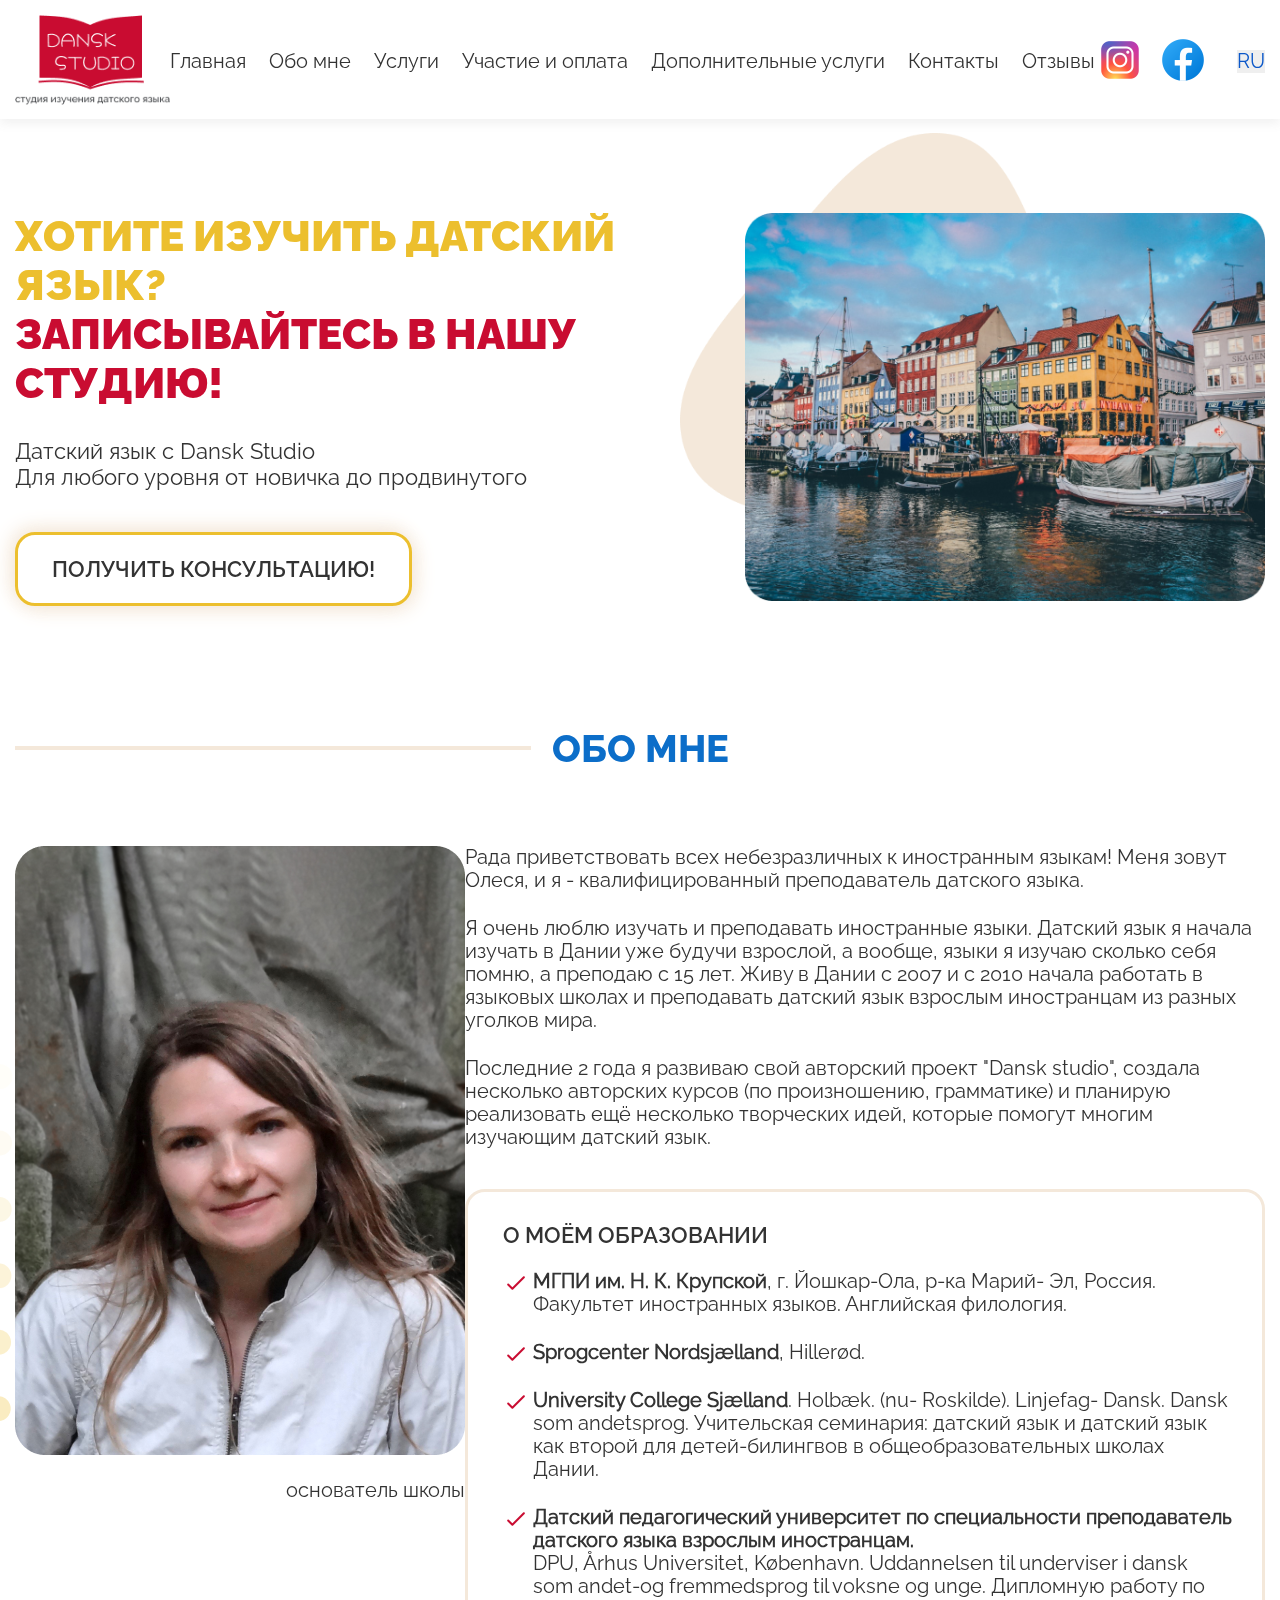
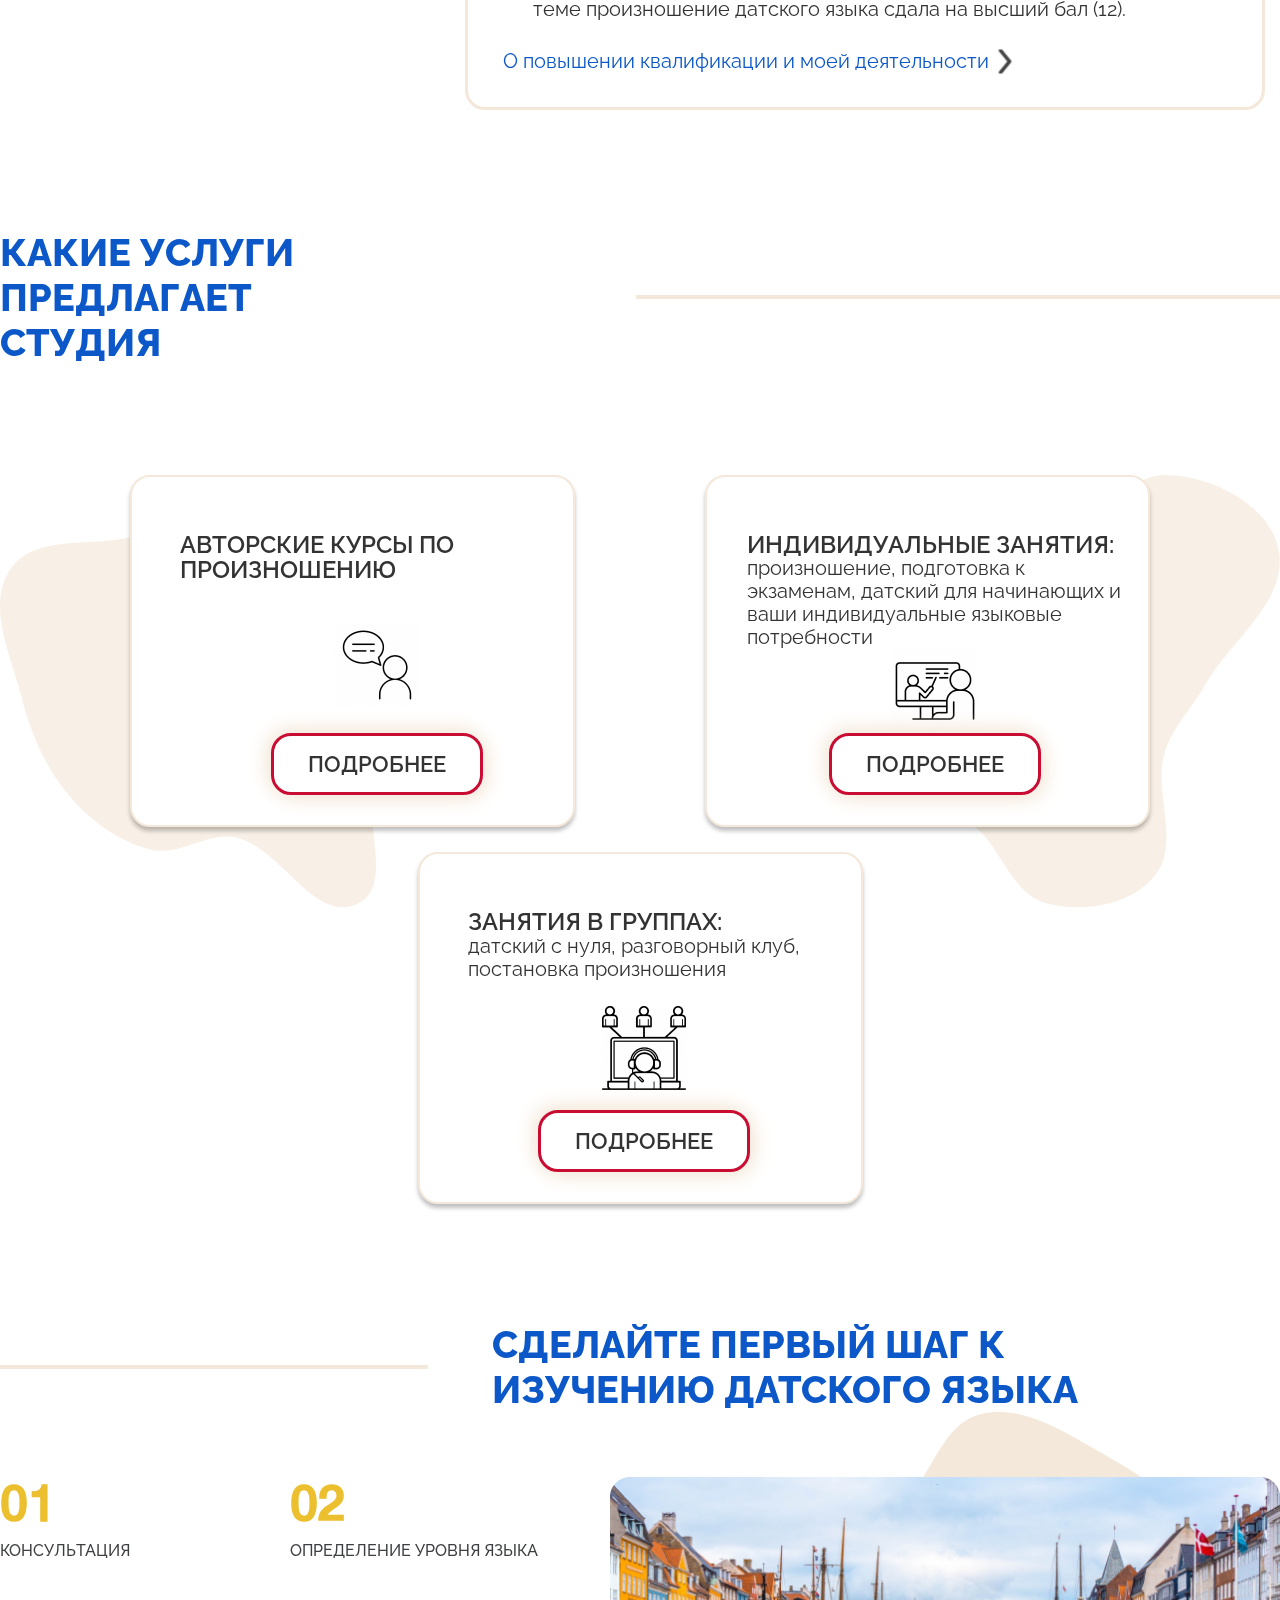
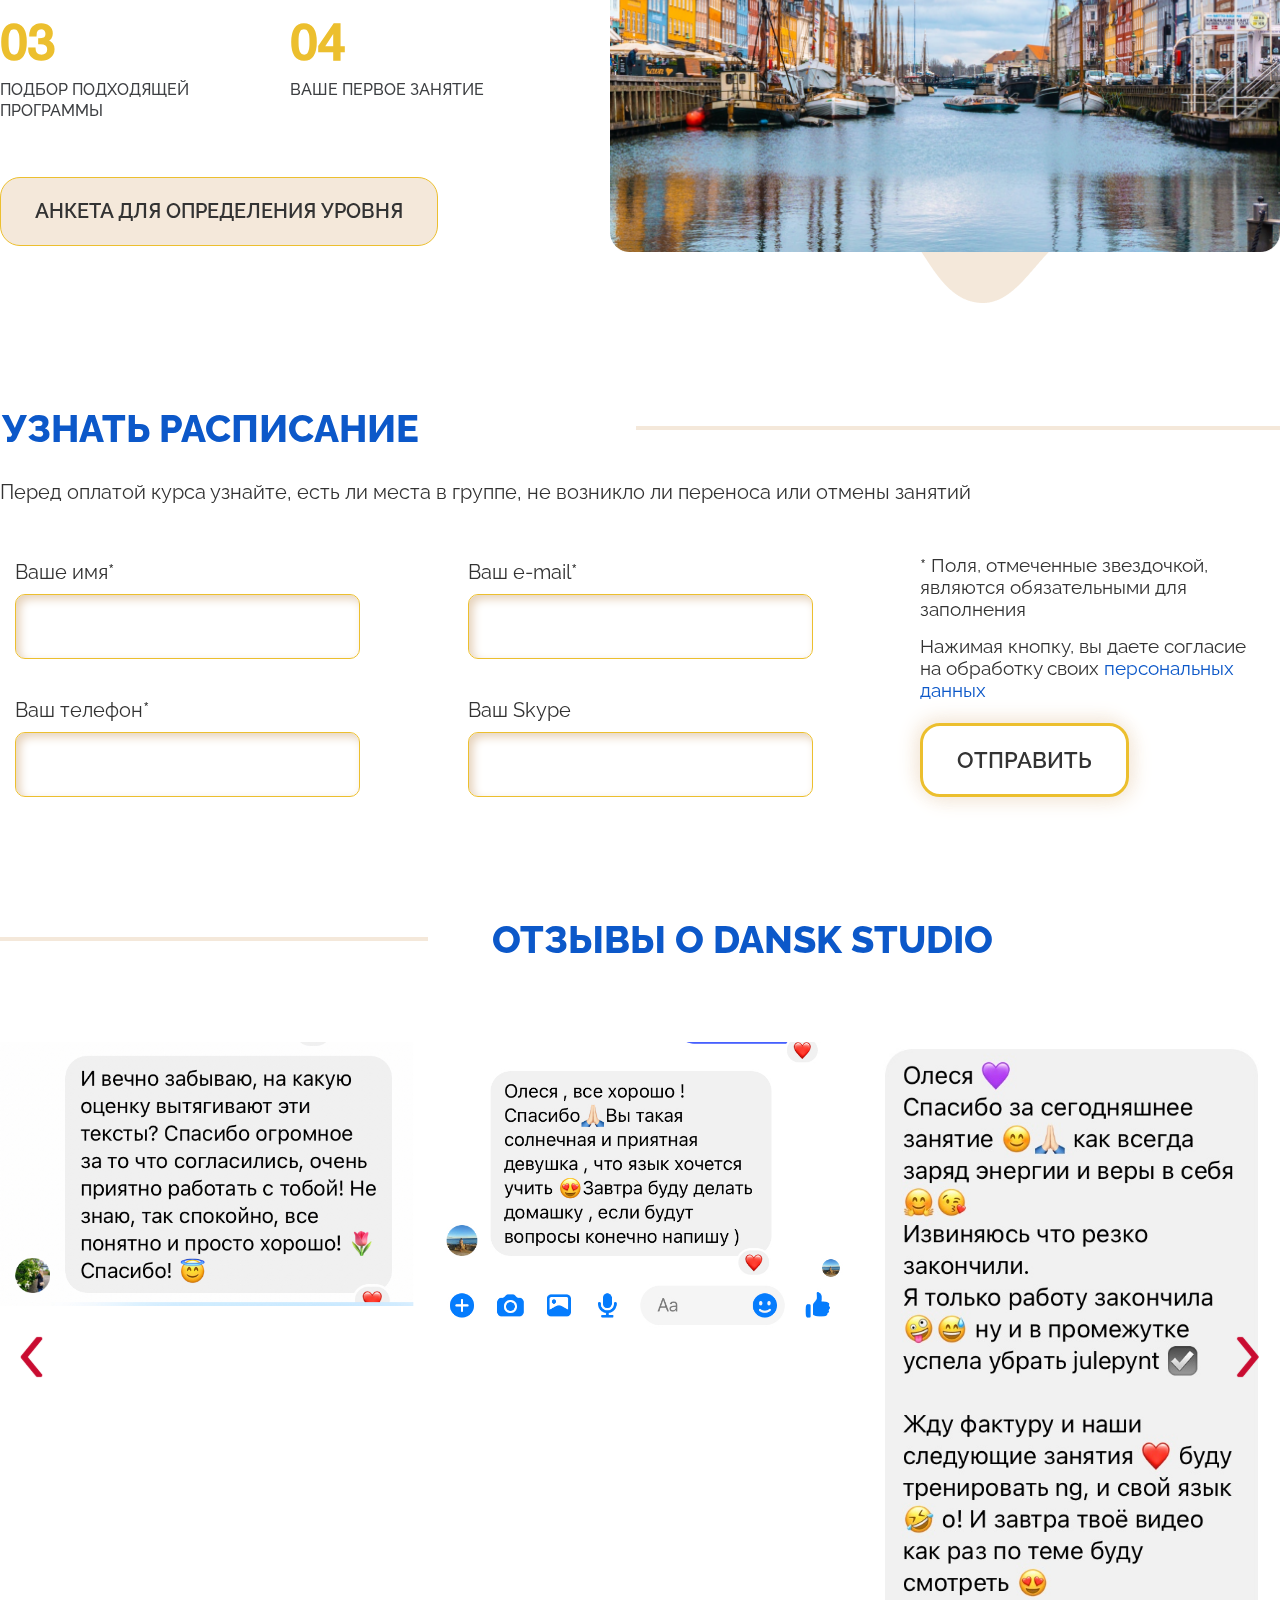
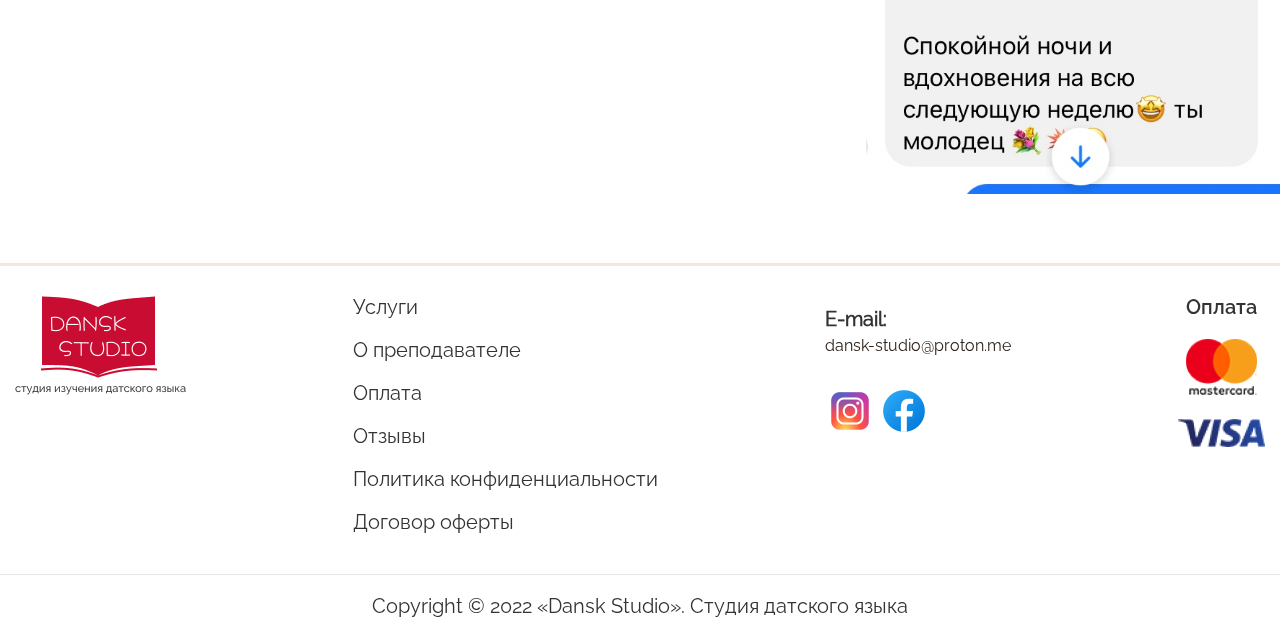
==== index.html @ 6aa2c894 "commit" ====
<!DOCTYPE html>
<html lang="en">

<head>
    <meta charset="UTF-8">
    <meta http-equiv="X-UA-Compatible" content="IE=edge">
    <meta name="viewport" content="width=device-width, initial-scale=1.0">
    <title class="lng-title">Онлайн-школа иностранных языков «Говори Сейчас»</title>
    <link rel="stylesheet" href="https://unpkg.com/swiper@8/swiper-bundle.min.css"/>
    <link rel="stylesheet" href="./style/main.css">
    <link rel="stylesheet" href="./style/media.css">
</head>

<body>
    <header class="header">
        <nav class="nav">
            <div class="header__nav">
                <div class="container">
                    <div class="header__menu">
                        <div class="header__logo">
                            <a href="index.html"><img src="./images/logo.png" alt="Logotype"></a>
                        </div>
                        <div class="header__list-bg">
                            <ul class="header__menu-list">
                                <li class="header__menu-link "><a href="index.html" class="lng-main">Главная</a></li>
                                <li class="header__menu-link "><a href="about_me.html" class="lng-about">Обо мне</a></li>
                                <li class="header__menu-link "><a href="services.html" class="lng-services">Услуги</a></li>
                                <li class="header__menu-link "><a href="participation_payment.html" class="lng-payment">Участие и оплата</a>
                                </li>
                                <li class="header__menu-link "><a href="editional_services.html" class="lng-additional__services">Дополнительные услуги</a></li>
                                <li class="header__menu-link "><a href="contacts.html" class="lng-contacts">Контакты</a></li>
                                <li class="header__menu-link "><a href="#reviews" class="lng-reviews">Отзывы</a></li>
                                <select name="lang_change" id="lang_change-id" class="header__contact header__menu-link">
                                    <option value="ru">RU</option>
                                    <option value="da">DA</option>
                                </select>
                            </ul>
                        </div>
                        <div class="header__contacts">
                            <a href="https://www.instagram.com/dansk_studio/"><img src="./icons/footer_instagram.svg"
                                    alt=""></a>
                            <a href="https://www.facebook.com/groups/709946726251016"><img
                                    src="./icons/footer_facebook.svg" alt=""></a>
                            <select name="lang_change" id="lang_change-id" class="header__contact">
                                <option value="ru">RU</option>
                                <option value="da">DA</option>
                            </select>
                        </div>
                        <div class="burger__menu">
                            <span></span>
                        </div>
                    </div>

                </div>
            </div>
        </nav>
        <div class="header__content">
            <div class="container">
                <div class="header__info">
                    <div class="header__content-left">
                        <h1 class="header__content-title lng-header_title">ХОТИТЕ ИЗУЧИТЬ ДАТСКИЙ ЯЗЫК?</h1>
                        <h2 class="header__content-subtitle lng-header_subtitle">ЗАПИСЫВАЙТЕСЬ В НАШУ СТУДИЮ!</h2>
                        <p class="header__content-desc lng-desc_first">Датский язык с Dansk Studio</p>
                        <p class="header__content-desc lng-desc_second">Для любого уровня от новичка до продвинутого</p>
                        <a href="#" class="header__content-btn contact-btn lng-contact_btn">Получить консультацию!</a>
                    </div>
                    <div class="header__content-right">
                        <div class="header__content-img">
                            <img src="./images/header_img.png" alt="header-image">
                            <img src="./images/header_img-bg.png" alt="header-background">
                        </div>
                    </div>
                    <div class="contact__form">
                        <form action="" class="form_contact-info">
                            <input type="text" placeholder="Имя" class="lng-name">
                            <input type="text" placeholder="E-mail" class="lng-email">
                            <input type="text" placeholder="Телефон" class="lng-phone_number">
                            <a href="#" class="contact__form-btn lng-form_btn">Отправить</a>
                        </form>
                    </div>
                </div>
            </div>
        </div>
    </header>
    <main class="main">
        <h2 class="main__title lng-main_title">ОБО МНЕ</h2>
        <section class="section">
            <div class="main__author-content">
                <div class="container">
                    <div class="main__author-info">
                        <div class="main__author-left">
                            <img src="./images/main__founder-img.png" alt="Author Photo">
                            <div class="main__author-text">основатель школы</div>
                        </div>
                        <div class="main__author-right">
                            <p>Рада приветствовать всех небезразличных к иностранным языкам! Меня зовут Олеся, и я -
                                квалифицированный преподаватель датского языка. </p>

                            <p> Я очень люблю изучать и преподавать иностранные языки. Датский язык я начала изучать в
                                Дании уже будучи взрослой, а вообще, языки я изучаю сколько себя помню, а преподаю с 15
                                лет. Живу в Дании с 2007 и с 2010 начала работать
                                в языковых школах и преподавать датский язык взрослым иностранцам из разных уголков
                                мира. </p>

                            <p> Последние 2 года я развиваю свой авторский проект "Dansk studio", создала несколько
                                авторских курсов (по произношению, грамматике) и планирую реализовать ещё несколько
                                творческих идей, которые помогут многим изучающим датский
                                язык.
                            </p>
                            <div class="author__education-about">
                                <h3 class="education__about-title">о моём образовании</h3>
                                <div class="education__about-desc">
                                    <img src="./icons/check_icon.svg" alt="">
                                    <p><b>МГПИ им. Н. К. Крупской</b>, г. Йошкар-Ола, р-ка Марий- Эл, Россия. Факультет
                                        иностранных языков. Английская филология.</p>
                                </div>
                                <div class="education__about-desc">
                                    <img src="./icons/check_icon.svg" alt="">
                                    <p><b>Sprogcenter Nordsjælland</b>, Hillerød.</p>
                                </div>
                                <div class="education__about-desc">
                                    <img src="./icons/check_icon.svg" alt="">
                                    <p><b>University College Sjælland</b>. Holbæk. (nu- Roskilde). Linjefag- Dansk.
                                        Dansk som andetsprog. Учительская семинария: датский язык и датский язык как
                                        второй для детей-билингвов в общеобразовательных школах Дании.</p>
                                </div>
                                <div class="education__about-desc">
                                    <img src="./icons/check_icon.svg" alt="">
                                    <p><b> Датский педагогический университет по специальности преподаватель датского
                                            языка взрослым иностранцам.</b><br> DPU, Århus Universitet, København.
                                        Uddannelsen til underviser i dansk som andet-og fremmedsprog til
                                        voksne og unge. Дипломную работу по теме произношение датского языка сдала на
                                        высший бал (12).</p>
                                </div>
                                <a href="about_me.html" class="author__qualification-about">О повышении квалификации и
                                    моей
                                    деятельности <img src="./icons/arrow_right.svg" alt=""></a>
                            </div>
                        </div>
                    </div>
                </div>
            </div>
        </section>
        <section class="section">
            <div class="main__services anim_items">
                <div class="container">
                    <div class="main__services-info">
                        <h2 class="main__services-title ">Какие услуги предлагает студия</h2>
                        <div class="main__services-cards">
                            <div class="main__services-card">
                                <h3 class="services__card-title">АВТОРСКИЕ КУРСЫ ПО ПРОИЗНОШЕНИЮ
                                </h3>
                                <img src="./images/pronunciation_courses-img.png" alt="">
                                <a href="services.html" class="services__card-btn">ПОДРОБнее</a>
                            </div>
                            <div class="main__services-card">
                                <h3 class="services__card-title">индивидуальные занятия: </h3>
                                <p>произношение, подготовка к экзаменам, датский для начинающих и ваши индивидуальные
                                    языковые потребности</p>
                                <img src="./images/individual_lessons.png" alt="">
                                <a href="services.html" class="services__card-btn">ПОДРОБнее</a>
                            </div>
                            <div class="main__services-card">
                                <h3 class="services__card-title">занятия в группах:
                                </h3>
                                <p>датский с нуля, разговорный клуб, постановка произношения</p>
                                <img src="./images/group_lessons.png" alt="">
                                <a href="services.html" class="services__card-btn">ПОДРОБнее</a>
                            </div>
                        </div>
                    </div>
                </div>
            </div>
        </section>
        <section class="section">
            <div class="main__step">
                <div class="container">
                    <div class="main__step-head">
                        <h2 class="main__step-title">Сделайте первый шаг к изучению датского языка</h2>
                    </div>
                    <div class="main__step-info">
                        <div class="main__step-left">
                            <div class="main__step-card">
                                <h3>01</h3>
                                <p>Консультация</p>
                            </div>
                            <div class="main__step-card">
                                <h3>02</h3>
                                <p>Определение уровня языка</p>
                            </div>
                            <div class="main__step-card">
                                <h3>03</h3>
                                <p>Подбор подходящей программы</p>
                            </div>
                            <div class="main__step-card">
                                <h3>04</h3>
                                <p>ваше первое занятие</p>
                            </div>
                            <a href="form_blank.html" class="main_step-btn">анкета для определения уровня</a>
                        </div>
                        <div class="main__step-right">
                            <img src="./images/first_step-img.png" alt="">
                        </div>
                    </div>
                </div>
            </div>
        </section>
        <section class="section">
            <div class="main__input-timetable">
                <div class="container">
                    <h2 class="main__services-title">Узнать расписание</h2>
                    <p class="main__input-desc">Перед оплатой курса узнайте, есть ли места в группе, не возникло ли
                        переноса или отмены занятий</p>
                    <div class="main__form">
                        <div class="main__input-form">
                            <form action="" class="form">
                                <label for="text">Ваше имя*</label>
                                <input type="text" id="text">
                            </form>
                            <form action="" class="form">
                                <label for="text1">Ваш телефон*</label>
                                <input type="text" id="text1">
                            </form>
                        </div>
                        <div class="main__input-form">
                            <form action="" class="form">
                                <label for="text2">Ваш e-mail*</label>
                                <input type="text" id="text2">
                            </form>
                            <form action="" class="form">
                                <label for="text3">Ваш Skype</label>
                                <input type="text" id="text3">
                            </form>
                        </div>
                        <div class="main__input-form">
                            <p>* Поля, отмеченные звездочкой, являются обязательными для заполнения</p>
                            <p>Нажимая кнопку, вы даете согласие на обработку своих <a
                                    href="privacy_policy.html">персональных данных</a>
                            </p>
                            <a href="#" class="main__input-btn">отправить</a>
                        </div>
                    </div>
                </div>
            </div>
        </section>
        <section class="section">
            <div class="main__reviews" id="reviews">
                <div class="container">
                    <div class="main__step-head">
                        <h2 class="main__step-title">Отзывы о dansk studio</h2>
                    </div>
                    <div class="swiper">
                        <!-- Additional required wrapper -->
                        <div class="swiper-wrapper">
                            <!-- Slides -->
                            <div class="swiper-slide"><img src="./images/reviews/IMG_0102.PNG" alt=""></div>
                            <div class="swiper-slide"><img src="./images/reviews/IMG_0262.PNG" alt=""></div>
                            <div class="swiper-slide"><img src="./images/reviews/IMG_0805.PNG" alt=""></div>
                            <div class="swiper-slide"><img src="./images/reviews/IMG_0806.PNG" alt=""></div>
                            <div class="swiper-slide"><img src="./images/reviews/IMG_0993.PNG" alt=""></div>
                            <div class="swiper-slide"><img src="./images/reviews/IMG_3740.PNG" alt=""></div>
                            <div class="swiper-slide"><img src="./images/reviews/IMG_3741.PNG" alt=""></div>
                            <div class="swiper-slide"><img src="./images/reviews/IMG_3742.PNG" alt=""></div>
                            <div class="swiper-slide"><img src="./images/reviews/IMG_3743.PNG" alt=""></div>
                            <div class="swiper-slide"><img src="./images/reviews/IMG_3744.PNG" alt=""></div>
                            <div class="swiper-slide"><img src="./images/reviews/IMG_3745.PNG" alt=""></div>
                            <div class="swiper-slide"><img src="./images/reviews/IMG_3749.PNG" alt=""></div>
                            <div class="swiper-slide"><img src="./images/reviews/IMG_5002.PNG" alt=""></div>
                            <div class="swiper-slide"><img src="./images/reviews/IMG_5003.PNG" alt=""></div>
                            <div class="swiper-slide"><img src="./images/reviews/IMG_5004.PNG" alt=""></div>
                            <div class="swiper-slide"><img src="./images/reviews/IMG_5005.PNG" alt=""></div>
                            <div class="swiper-slide"><img src="./images/reviews/IMG_5006.PNG" alt=""></div>
                            <div class="swiper-slide"><img src="./images/reviews/IMG_5317.PNG" alt=""></div>
                            <div class="swiper-slide"><img src="./images/reviews/IMG_5358.PNG" alt=""></div>
                            <div class="swiper-slide"><img src="./images/reviews/IMG_5359.PNG" alt=""></div>
                            <div class="swiper-slide"><img src="./images/reviews/IMG_5360.PNG" alt=""></div>
                            <div class="swiper-slide"><img src="./images/reviews/IMG_5361.PNG" alt=""></div>
                            <div class="swiper-slide"><img src="./images/reviews/IMG_5727.PNG" alt=""></div>
                            <div class="swiper-slide"><img src="./images/reviews/IMG_5751.PNG" alt=""></div>
                        </div>
                    </div>
                    <div class="swiper-button-prev"><img src="./icons/chevronLeft.svg" alt=""></div>
                    <div class="swiper-button-next"><img src="./icons/chevronRight.svg" alt=""></div>
                </div>
            </div>
        </section>
        <section class="section">
            <div class="modal__window">
                <div class="open__modal">
                    <p class="modal__text">Заполните нашу анкету на определение уровня владения языком и мы поможем
                        подобрать вам обучающий курс</p>
                    <a href="form_blank.html" class="modal__btn">заполнить анкету</a>
                    <span class="modal__close-btn"><img src="./icons/closeBtn.svg" alt="Close button"></span>
                </div>

            </div>
        </section>
    </main>
    <footer class="footer">
        <div class="footer__info">
            <div class="container">
                <div class="footer__content">
                    <div class="footer__logo">
                        <a href="index.html"><img src="./images/logo.png" alt="Logotype"></a>
                    </div>
                    <ul class="footer__list">
                        <li><a href="services.html">Услуги</a></li>
                        <li><a href="about_me.html">О преподавателе</a></li>
                        <li><a href="participation_payment.html">Оплата</a></li>
                        <li><a href="#reviews">Отзывы</a></li>
                        <li><a href="privacy_policy.html">Политика конфиденциальности</a></li>
                        <li><a href="contract_offer.html">Договор оферты</a></li>
                    </ul>
                    <div class="footer__contacts" id="contacts">
                        <div class="footer__email">
                            <h3>E-mail:</h3>
                            <a class="footer__contact-value footer__link"
                                href="mailto:dansk-studio@proton.me">dansk-studio@proton.me</a>
                            <div class="email__links">
                                <a href="https://www.instagram.com/dansk_studio/"><img src="icons/footer_instagram.svg"
                                        alt=""></a>
                                <a href="https://www.facebook.com/groups/709946726251016"><img
                                        src="icons/footer_facebook.svg" alt=""></a>
                            </div>
                        </div>
                    </div>
                    <div class="footer__payments">
                        <h3>Оплата</h3>
                        <a href="#"><img src="images/mastercard.png" alt=""></a>
                        <a href="#"><img src="images/visa.png" alt=""></a>
                    </div>
                </div>
            </div>
        </div>
        <div class="copyright">
            <span>Copyright © 2022 «Dansk Studio». Студия датского языка</span>
        </div>
    </footer>
    
    <script src="https://unpkg.com/swiper@8/swiper-bundle.min.js"></script>
    <script src="./script/main_swiper.js"></script>
    <script src="./script/modal_window.js"></script>
    <script src="./script/main.js"></script>
</body>

</html>
---- style/main.css ----
@import "font.css";
* {
    margin: 0;
    padding: 0;
    box-sizing: border-box;
    list-style: none;
    text-decoration: none;
}

.container {
    max-width: 1370px;
    width: 100%;
    margin: 0 auto;
}

.header__nav {
    box-shadow: 0px 4px 10px rgba(105, 105, 105, 0.1);
}

.header__logo {
    max-width: 160px;
}

.header__logo img {
    width: 100%;
}

.header__menu {
    display: flex;
    justify-content: space-between;
    align-items: center;
    padding: 15px 0 10px 0;
}

.header__list-bg {
    max-width: 925px;
    width: 100%;
}

.header__menu-list {
    display: flex;
    justify-content: space-between;
    align-items: center;
}


.header__menu-link:hover {
    font-weight: 600;
}

.header__menu-link a {
    color: #333333;
    font-size: 20px;
    line-height: 23px;
    font-family: "Raleway-Regular";
}

.header__menu-link:last-child {
    display: none;
    background: transparent;
    color: #FFFFFF;
}
.header__menu-link:last-child option{
    color: #333333;
}
.header__contacts {
    display: flex;
    justify-content: space-between;
    align-items: center;
    max-width: 170px;
    width: 100%;
}
.lang_change{
    position: relative;
}
.header__contact {
    margin-left: 16px;
    font-weight: 500;
    font-size: 20px;
    line-height: 23px;
    font-family: "Raleway-Regular";
    color: #0c58c9;
    /* position: absolute;
    top: 0;
    bottom: 0;
    left: 0;
    right: 0;
    display: flex;
    justify-content: center;
    align-items: center;
    transition: .3s; */
}
select{
    border: none;
    outline: none;
    -webkit-appearance: none;
    -moz-appearance: none;
    appearance: none;
}
select option{
    border: none;
}
/* .lang_ru.active{
    opacity: 0;
}
.lang_da{
    opacity: 0;
}
.lang_da.active{
    opacity: 1;
} */
.burger__menu {
    display: none;
    justify-content: center;
    align-items: center;
    position: relative;
    transition: 0.5s;
}

.burger__menu::before {
    content: "";
    position: absolute;
    width: 25px;
    background: #333333;
    height: 2px;
    top: -8px;
    transition: 0.5s;
}

.burger__menu::after {
    content: "";
    position: absolute;
    width: 25px;
    background: #333333;
    height: 2px;
    bottom: -8px;
    transition: 0.5s;
}

.burger__menu span {
    content: "";
    position: absolute;
    width: 25px;
    background: black;
    height: 2px;
    transition: 0.5s;
}

.burger__menu.active span {
    display: none;
}

.burger__menu.active::before {
    transform: rotate(45deg);
    top: 0;
}

.burger__menu.active::after {
    transform: rotate(-45deg);
    bottom: -2px;
}

.header__info {
    display: flex;
    justify-content: space-between;
    align-items: center;
    margin-top: 93px;
    position: relative;
}

.header__content-title {
    font-family: "Raleway-Black";
    font-size: 42px;
    line-height: 49px;
    color: #ecbf2e;
}

.header__content-subtitle {
    font-size: 42px;
    line-height: 49px;
    font-family: "Raleway-Black";
    color: #c90c31;
    margin-bottom: 30px;
}

.header__content-desc {
    font-size: 22px;
    line-height: 26px;
    font-family: "Raleway-Regular";
    color: #333333;
}

.header__content-btn {
    border: 3px solid #ecbf2e;
    box-shadow: -4px -4px 20px #f4e8da, 4px 4px 20px #f4e8da;
    border-radius: 20px;
    padding: 21px 34px;
    margin-top: 42px;
    display: flex;
    max-width: fit-content;
    justify-content: center;
    align-items: center;
    font-size: 22px;
    line-height: 26px;
    text-transform: uppercase;
    color: #333333;
    font-family: "Raleway-SemiBold";
    transition: 0.5s;
}

.header__content-btn:hover {
    background: #ecbf2e;
    color: #ffffff;
}

.header__content-img {
    position: relative;
    max-width: 640px;
}

.header__content-img img:nth-of-type(1) {
    width: 100%;
}

.header__content-img img:nth-of-type(2) {
    position: absolute;
    left: -65px;
    top: -80px;
    z-index: -1;
}


/* main */

.main__title {
    font-size: 38px;
    line-height: 45px;
    text-transform: uppercase;
    color: #0c6ec9;
    font-family: "Raleway-ExtraBold";
    margin-top: 120px;
    display: flex;
    justify-content: center;
    align-items: center;
    margin-bottom: 75px;
}

.main__title::before {
    content: "";
    border: 2px solid #f4e8da;
    width: 43%;
    position: absolute;
    left: 0;
}

.main__author-left {
    position: relative;
}

.main__author-left::before {
    content: url(../images/main__founder-bg.png);
    position: absolute;
    left: -90px;
    bottom: 40px;
    z-index: -1;
}

.main__author-text {
    display: flex;
    justify-content: flex-end;
    align-items: center;
    font-size: 20px;
    line-height: 23px;
    font-family: "Raleway-Regular";
    color: #333333;
    margin-top: 20px;
}

.main__author-info {
    display: flex;
    justify-content: space-between;
}

.main__author-right {
    max-width: 860px;
    width: 100%;
}

.main__author-right p {
    font-size: 20px;
    line-height: 23px;
    font-family: "Raleway-Regular";
    color: #333333;
    margin-bottom: 25px;
}

.education__about-desc {
    display: flex;
    align-items: flex-start;
    justify-content: flex-start;
}

.education__about-desc img {
    margin-right: 5px;
}

.education__about-title {
    font-size: 22px;
    line-height: 26px;
    font-family: "Raleway-SemiBold";
    text-transform: uppercase;
    color: #333333;
    margin-bottom: 22px;
}

.author__education-about {
    border: 3px solid #f4e8da;
    border-radius: 20px;
    margin-top: 40px;
    padding: 30px 30px 30px 35px;
}

.author__qualification-about {
    display: flex;
    justify-content: flex-start;
    align-items: center;
    font-size: 20px;
    line-height: 23px;
    font-family: "Raleway-Regular";
    color: #0c58c9;
}

.main__services {
    margin-top: 70px;
    padding-top: 50px;
    padding-bottom: 118px;
}

.main__services-title {
    font-size: 38px;
    line-height: 45px;
    text-transform: uppercase;
    font-family: "Raleway-ExtraBold";
    color: #0c58c9;
    width: 420px;
    display: flex;
    justify-content: center;
    align-items: center;
}

.main__services-title::after {
    content: "";
    position: absolute;
    border: 2px solid #f4e8da;
    width: 50%;
    right: 0;
}

.main__services-card {
    border: 2px solid #f4e8da;
    box-shadow: 0px 4px 4px rgba(0, 0, 0, 0.25);
    border-radius: 20px;
    display: flex;
    flex-direction: column;
    justify-content: center;
    align-items: flex-start;
    padding-top: 55px;
    padding-bottom: 10px;
    padding-left: 48px;
    max-width: 445px;
    background: #ffffff;
}

.services__card-title {
    font-size: 24px;
    line-height: 107%;
    font-family: "Raleway-SemiBold";
    text-transform: uppercase;
    color: #333333;
}

.main__services-card img {
    margin: auto;
}

.main__services-card:nth-of-type(1) img {
    margin-top: 40px;
}

.services__card-btn {
    display: flex;
    margin: 20px auto;
    border: 3px solid #c90c31;
    box-shadow: -4px -4px 20px #f4e8da, 4px 4px 20px #f4e8da;
    border-radius: 20px;
    padding: 15px 34px;
    font-size: 22px;
    line-height: 26px;
    font-family: "Raleway-SemiBold";
    text-transform: uppercase;
    color: #333333;
    transition: 0.5s;
}

.services__card-btn:hover {
    background: #c90c31;
    color: #ffffff;
}

.main__services-cards {
    display: flex;
    justify-content: space-between;
    width: 100%;
    flex-wrap: wrap;
    margin-top: 110px;
}

.main__services-cards::before {
    content: url("../images/main_servicesBg-left.png");
    position: absolute;
    left: 0;
    z-index: -1;
}

.main__services-cards::after {
    content: url("../images/main_servicesBg-right.png");
    position: absolute;
    right: 0;
    z-index: -1;
}

.main__services-card p {
    font-size: 20px;
    line-height: 23px;
    font-family: "Raleway-Regular";
    color: #333333;
}

.main__services-card:nth-of-type(2) {
    padding-right: 25px;
    padding-left: 40px;
}

.main__services-card:nth-of-type(2) .services__card-btn {
    margin-top: 0;
}

.main__services-card:nth-of-type(3) {
    padding-right: 40px;
}

.main__services-card:nth-of-type(3) img {
    margin-top: 25px;
}

.main__step-head {
    display: flex;
    justify-content: flex-end;
    align-items: center;
    padding-right: 168px;
    position: relative;
}

.main__step-head::before {
    content: "";
    position: absolute;
    border: 2px solid #f4e8da;
    width: 55%;
    left: -280px;
}

.main__step-title {
    font-size: 38px;
    line-height: 45px;
    text-transform: uppercase;
    font-family: "Raleway-ExtraBold";
    color: #0c58c9;
    width: 620px;
}

.main__step-info {
    margin-top: 65px;
    display: flex;
    justify-content: space-between;
}

.main__step-card {
    max-width: 270px;
    width: 100%;
    display: flex;
    flex-direction: column;
    justify-content: center;
    align-items: flex-start;
}

.main__step-card h3 {
    font-size: 64px;
    line-height: 63px;
    text-transform: uppercase;
    font-family: "HelweticaNeueCyr-Medium";
    color: #ecbf2e;
}

.main__step-card p {
    font-size: 18px;
    line-height: 21px;
    text-transform: uppercase;
    font-family: "Raleway-Medium";
    color: #3d3f42;
}

.main__step-left {
    display: flex;
    justify-content: flex-start;
    align-items: flex-start;
    flex-wrap: wrap;
    column-gap: 85px;
    row-gap: 45px;
}

.main_step-btn {
    font-size: 20px;
    line-height: 23px;
    text-transform: uppercase;
    font-family: "Raleway-SemiBold";
    color: #333333;
    background: #f4e8da;
    border: 1px solid #ecbf2e;
    border-radius: 20px;
    padding: 22px 34px;
    transition: 0.5s;
}

.main_step-btn:hover {
    background: #ecbf2e;
    color: #ffffff;
}

.main__step-right {
    position: relative;
}

.main__step-right img {
    max-width: 670px;
}

.main__step-right::before {
    content: url("../images/first_step-bg.png");
    position: absolute;
    z-index: -1;
    top: -40px;
    right: -20px;
}

.main__input-timetable {
    margin-top: 150px;
}

.main__input-desc {
    font-size: 20px;
    line-height: 23px;
    font-family: "Raleway-Regular";
    color: #333333;
    margin-top: 30px;
    margin-bottom: 50px;
}

.form {
    display: flex;
    flex-direction: column;
    justify-content: center;
    align-items: flex-start;
}

.form label {
    font-size: 20px;
    line-height: 23px;
    font-family: "Raleway-Regular";
    color: #333333;
    margin-bottom: 10px;
}

.form input {
    border: 1px solid #ecbf2e;
    box-shadow: inset 4px 4px 10px #e6d2bb;
    border-radius: 10px;
    max-width: 345px;
    width: 100%;
    height: 65px;
    outline: none;
    padding: 0 30px;
}

.main__form {
    display: flex;
    justify-content: space-between;
    align-items: flex-end;
    flex-wrap: wrap;
}

.main__input-form {
    max-width: 345px;
    width: 100%;
}

.main__input-form form:first-child {
    margin-bottom: 40px;
}

.main__input-form p {
    font-size: 19px;
    line-height: 22px;
    font-family: "Raleway-Regular";
    color: #333333;
}

.main__input-form p a {
    color: #0c58c9;
}

.main__input-form p:first-child {
    margin-bottom: 15px;
}

.main__input-btn {
    border: 3px solid #ecbf2e;
    box-shadow: -4px -4px 20px #f4e8da, 4px 4px 20px #f4e8da;
    border-radius: 20px;
    display: flex;
    justify-content: center;
    align-items: center;
    margin-top: 22px;
    padding: 21px 34px;
    width: max-content;
    font-size: 22px;
    line-height: 26px;
    font-family: "Raleway-SemiBold";
    text-transform: uppercase;
    color: #333333;
    transition: 0.5s;
}

.main__input-btn:hover {
    background: #ecbf2e;
    color: #ffffff;
}

.main__reviews {
    margin-top: 120px;
    margin-bottom: 65px;
    position: relative;
}

.main__reviews .main__step-head {
    margin-bottom: 80px;
}

.swiper-slide {
    height: auto;
}

.swiper-slide img {
    width: 100%;
}

.swiper-button-prev:after,
.swiper-rtl .swiper-button-next:after,
.swiper-button-next:after,
.swiper-rtl .swiper-button-prev:after {
    content: none;
}

.swiper-button-prev,
.swiper-rtl .swiper-button-next {
    left: 220px;
    right: auto;
}

.swiper-button-next,
.swiper-rtl .swiper-button-prev {
    right: 220px;
    left: auto;
}

.modal__window {
    display: flex;
    justify-content: center;
    position: fixed;
    background: #333333c7;
    top: 0;
    bottom: 0;
    right: 0;
    left: 0;
    align-items: center;
    transition: .5s;
    opacity: 0;
    z-index: -1;
}

.modal__window span {
    cursor: pointer;
    position: absolute;
    top: 6px;
    right: 6px;
}

.modal__window.active {
    opacity: 1;
    z-index: 999;
}

.open__modal {
    position: relative;
    background: #FFFFFF;
    border: 1px solid #C90C31;
    border-radius: 15px;
    padding: 70px 60px 65px 60px;
    display: flex;
    max-width: 660px;
    width: 100%;
    flex-direction: column;
    justify-content: center;
    align-items: center;
    height: 340px;
}

.modal__text {
    font-size: 20px;
    line-height: 150%;
    text-align: center;
    text-transform: uppercase;
    font-family: 'Raleway-SemiBold';
    color: #333333;
    margin-bottom: 38px;
}

.modal__btn {
    background: #FFFFFF;
    border: 3px solid #ECBF2E;
    box-shadow: -4px -4px 20px rgba(244, 232, 218, 0.1), 4px 4px 20px rgba(244, 232, 218, 0.1);
    border-radius: 20px;
    padding: 21px 34px;
    font-size: 22px;
    line-height: 26px;
    font-family: 'Raleway-SemiBold';
    text-transform: uppercase;
    color: #333333;
    transition: .5s;
}

.modal__btn:hover {
    background: #ECBF2E;
    color: #FFFFFF;
}

.main__about {
    margin-top: 60px;
}

.main__about-info {
    display: flex;
    flex-direction: column;
    align-items: center;
    justify-content: center;
}

.main__about-title {
    font-size: 38px;
    line-height: 45px;
    font-family: 'Raleway-ExtraBold';
    text-transform: uppercase;
    color: #0C58C9;
    margin-bottom: 65px;
}

.education__about-title {
    font-size: 22px;
    line-height: 26px;
    text-transform: uppercase;
    color: #333333;
    font-family: 'Raleway-SemiBold';
}

.main__about-left p {
    font-size: 20px;
    line-height: 23px;
    font-family: "Raleway-Regular";
    color: #333333;
    margin-bottom: 25px;
}

.education__about-title:nth-of-type(2) {
    margin-top: 30px;
}

.main__about-list {
    padding-left: 20px;
}

.main__about-list li {
    list-style: auto;
    font-size: 20px;
    line-height: 23px;
    font-family: "Raleway-Regular";
    color: #333333;
}

.main__about-text {
    display: flex;
    justify-content: space-between;
    align-items: center;
}

.main__about-right {
    margin-left: 20px;
    position: relative;
}

.main__about-right img:nth-of-type(2) {
    position: absolute;
    z-index: -1;
    left: -70px;
    bottom: -90px;
}

.main__about-left:nth-of-type(2) {
    margin-top: 30px;
}

.main__about-btns {
    width: 100%;
    display: flex;
    justify-content: space-around;
    align-items: center;
    margin-top: 55px;
    margin-bottom: 60px;
    flex-wrap: wrap;
}

.main__about-btn:nth-of-type(1) {
    font-size: 20px;
    line-height: 23px;
    text-transform: uppercase;
    font-family: "Raleway-SemiBold";
    color: #333333;
    background: #f4e8da;
    border: 1px solid #ecbf2e;
    border-radius: 20px;
    padding: 22px 34px;
    transition: 0.5s;
}

.main__about-btn:nth-of-type(1):hover,
.main__about-btn:nth-of-type(2):hover {
    background: #ecbf2e;
    color: #FFFFFF;
}

.main__about-btn:nth-of-type(2) {
    border: 3px solid #ecbf2e;
    box-shadow: -4px -4px 20px #f4e8da, 4px 4px 20px #f4e8da;
    border-radius: 20px;
    padding: 21px 34px;
    display: flex;
    max-width: fit-content;
    justify-content: center;
    align-items: center;
    font-size: 22px;
    line-height: 26px;
    text-transform: uppercase;
    color: #333333;
    font-family: "Raleway-SemiBold";
    transition: 0.5s;
}

.main__payment {
    margin-top: 60px;
    padding-bottom: 25px;
}

.main__payment-text {
    display: flex;
    flex-direction: column;
    align-items: flex-start;
    justify-content: center;
}

.main__payment-title {
    margin: auto;
    margin-bottom: 50px;
}

.main__payment-text p {
    font-size: 20px;
    line-height: 23px;
    font-family: 'Raleway-Regular';
    color: #333333;
    margin-bottom: 25px;
}

.form_blank {
    margin-top: 60px;
    padding-bottom: 50px;
}

.form__blank-info {
    display: flex;
    flex-direction: column;
    align-items: flex-start;
    justify-content: center;
}

.blank__form {
    display: flex;
    flex-direction: column;
    justify-content: center;
    align-items: flex-start;
    width: 100%;
    margin-bottom: 50px;
}

.blank__form label {
    font-size: 22px;
    line-height: 26px;
    font-family: 'Raleway-Regular';
    color: #333333;
    margin-bottom: 15px;
}

.blank__form input {
    width: 100%;
    background: #FFFFFF;
    border: 1px solid #C4C4C4;
    border-radius: 10px;
    outline: none;
    height: 60px;
    padding-left: 25px;
    font-size: 20px;
}

.form__blank-info p {
    font-size: 22px;
    line-height: 26px;
    font-family: 'Raleway-Regular';
    color: #333333;
    margin-bottom: 25px;
}

input[type="file"] {
    padding: 15px;
}

.form__file {
    position: relative;
    margin-top: 25px;
}

.form__file input {
    opacity: 0;
}

.form__file label {
    position: absolute;
    z-index: -1;
    left: 0;
    top: 0;
    height: 70px;
    width: 100%;
    border: 1px solid #C4C4C4;
    border-radius: 10px;
    outline: none;
    /* padding: 15px; */
    font-size: 24px;
    line-height: 28px;
    font-family: "Raleway-Regular";
    color: #C4C4C4;
    display: flex;
    justify-content: flex-start;
    align-items: center;
}

.form__file label img {
    padding-left: 20px;
    margin-right: 20px;
}

.custom-checkbox {
    position: absolute;
    z-index: -1;
    opacity: 0;
}

.custom-checkbox+label {
    display: inline-flex;
    align-items: center;
    user-select: none;
}

.custom-checkbox+label::before {
    content: '';
    display: inline-block;
    width: 30px;
    height: 30px;
    flex-shrink: 0;
    flex-grow: 0;
    border: 1px solid #3D3F42;
    border-radius: 8px;
    margin-right: 5px;
    background-repeat: no-repeat;
    background-position: center center;
    background-size: 50% 50%;
}

.custom-checkbox:checked+label::before {
    border-color: #0b76ef;
    background-color: #0b76ef;
    background-image: url("data:image/svg+xml,%3csvg xmlns='http://www.w3.org/2000/svg' viewBox='0 0 8 8'%3e%3cpath fill='%23fff' d='M6.564.75l-3.59 3.612-1.538-1.55L0 4.26 2.974 7.25 8 2.193z'/%3e%3c/svg%3e");
}

.checkbox {
    flex-direction: row-reverse;
    align-items: center;
    justify-content: flex-end;
    position: relative;
}

.checkbox label {
    font-size: 16px;
    line-height: 19px;
    font-family: 'Raleway-Regular';
    color: #333333;
    margin-bottom: 0;
    margin-left: 5px;
}

.blank__form-btn {
    margin-top: 0;
    margin-left: 0;
    margin-bottom: 80px;
}

.blank__form-desc {
    font-size: 20px;
    line-height: 23px;
    text-align: center;
    text-transform: uppercase;
    font-family: 'Raleway-Medium';
    color: #333333;
}

.main__services-about {
    padding-top: 60px;
    padding-bottom: 80px;
    position: relative;
    overflow: hidden;
}
.main__editional-service{
    padding-top: 60px;
}
.main__tab span{
    font-size: 20px;
    line-height: 107%;
    font-family: 'Raleway-SemiBold';
    color: #333333;
    margin-bottom: 15px;
    display: flex;
}
.main__services-infoTabs {
    display: flex;
    flex-direction: column;
    justify-content: center;
    align-items: center;
}

.main__services-infoTabs p {
    font-size: 18px;
    line-height: 150%;
    font-family: "Raleway-Regular";
    text-align: center;
    text-transform: uppercase;
    color: #000000;
    max-width: 600px;
    width: 100%;
}

.main__services-infoTabs p a {
    color: #C90C31;
    text-decoration: underline;
    font-family: 'Raleway-SemiBold';
}

.services__tabs {
    margin-top: 88px;
    margin-bottom: 110px;
    width: 100%;
    display: flex;
    justify-content: space-between;
    flex-wrap: wrap;
}

.services__tab {
    display: flex;
    flex-direction: column;
    justify-content: center;
    align-items: center;
    padding: 30px 60px;
    border: 2px solid transparent;
    transition: .5s;
    cursor: pointer;
}

.services__tab:hover {
    border: 2px solid #F4E8DA;
    box-shadow: 0px 4px 10px 3px rgba(0, 0, 0, 0.15);
    border-radius: 20px;
}

.services__tab.active {
    border: 2px solid #F4E8DA;
    box-shadow: 0px 4px 10px 3px rgba(0, 0, 0, 0.15);
    border-radius: 20px;
}

.services__tab p {
    font-size: 24px;
    line-height: 107%;
    font-family: 'Raleway-SemiBold';
    text-align: center;
    text-transform: uppercase;
    color: #333333;
    width: 260px;
    margin-top: 30px;
}

.main__tab h2 {
    font-size: 24px;
    line-height: 107%;
    font-family: 'Raleway-SemiBold';
    color: #C90C31;
    margin-bottom: 25px;
}

.main__tab p {
    width: 100%;
    font-size: 22px;
    line-height: 107%;
    font-family: "Raleway-Regular";
    color: #333333;
    max-width: none;
    text-align: left;
    text-transform: none;
    margin-bottom: 40px;
}

.main__tab-lessons {
    margin-top: 65px;
}

.main__tab .main__about-btns {
    margin-top: 80px;
    justify-content: space-evenly;
    margin-bottom: 0;
}

.tabs {
    position: relative;
}

.main__tab {
    position: relative;
    top: 0;
    display: none;
}

.main__services-about::before {
    content: url(../images/main_servicesBg-left.png);
    position: absolute;
    left: -125px;
    bottom: 340px;
    z-index: -1;
}

.main__services-about::after {
    content: url(../images/main_servicesBg-right.png);
    position: absolute;
    right: -145px;
    bottom: 205px;
    z-index: -1;
}

.main__tab.active {
    display: block;
}

.modal__window-open {
    position: fixed;
    top: 0;
    bottom: 0;
    right: 0;
    left: 0;
    display: flex;
    justify-content: center;
    align-items: center;
    background: #000000c4;
    opacity: 0;
    z-index: -1;
    transition: .5s;
}

.modal__window-open.active {
    opacity: 1;
    z-index: 999;
}
.form_contact-info{
    display: flex;
    flex-direction: column;
    justify-content: center;
    align-items: center;
    border: 2px solid #ECBF2E;
    background: #FFFFFF;
    max-width: 500px;
    width: 100%;
    margin: auto;
    border-radius: 10px;
    padding: 45px;
    position: relative;
}
.close-btn{
    position: absolute;
    right: 10px;
    top: 10px;
}
.form_contact-info input{
    border: 1px solid #ECBF2E;
    padding: 15px;
    border-radius: 10px;
    width: 100%;
    margin-bottom: 25px;
    outline: none;
}
.form_contact-info input::placeholder{
    color: #ECBF2E;
    font-size: 20px;
    font-family: 'Raleway-Medium';
}
.contact__form-btn{
    border: 1px solid #ECBF2E;
    padding: 15px;
    border-radius: 10px;
    width: 100%;
    display: flex;
    justify-content: center;
    align-items: center;
    color: #fec300;
    font-size: 22px;
    font-family: "Raleway-Regular";
    transition: .5s;
}
.contact__form-btn:hover{
    background: #ECBF2E;
    color: #FFFFFF;
}
.contact__form{
   display: flex;
    position: fixed;
    top: 0;
    right: 0;
    left: 0;
    bottom: 0;
    background: #000000c4;
    transition: .5s;
    opacity: 0;
    z-index: -1;
}
.contact__form.active{
    opacity: 1;
    z-index: 99;
}
.modal__window-open .form {
    background: #ffffff;
    padding-top: 80px;
    padding-right: 50px;
    padding-bottom: 65px;
    padding-left: 50px;
    border: 4px solid #F4E8DA;
    border-radius: 20px;
    position: relative;
    overflow-y: auto;
}
.modal__window-open .form::-webkit-scrollbar{
    width: 10px;
    background: #F4E8DA;
    border-radius: 10px;
}
.modal__window-open .form::-webkit-scrollbar-thumb{
    width: 10px;
    background: #ECBF2E;
    border-radius: 10px;
}

.close_btn {
    position: absolute;
    top: 20px;
    right: 20px;
}

.modal__window-open .choose__course {
    font-size: 24px;
    line-height: 107%;
    font-family: 'Raleway-Medium';
    color: #C90C31;
    margin-bottom: 10px;
}

.modal__window-open .form select {
    background: #FFFFFF;
    border: 1px solid #333333;
    border-radius: 10px;
    padding: 20px 23px;
    position: relative;
}


.modal__window-open p {
    font-size: 24px;
    line-height: 107%;
    font-family: 'Raleway-Medium';
    color: #333333;
}

.modal__window-open p:nth-of-type(1) {
    margin-top: 45px;
    margin-bottom: 25px;

}

.modal__window-open p:nth-of-type(2) {
    margin-bottom: 30px;
}

.modal__window-btn {
    margin: auto;
}

/***/

.__select {
    position: relative;
    display: flex;
    width: 100%;
    margin: 0 auto;
    z-index: 1;
}

.__select[data-state=active] .__select__title::before {
    transform: translate(-3px, -50%) rotate(-45deg);
}

.__select[data-state=active] .__select__title::after {
    transform: translate(3px, -50%) rotate(45deg);
}

.__select[data-state=active] .__select__content {
    border-width: 1px;
    border-color: #c7ccd1;
    padding-top: 30px;
    left: 0;
    max-width: 570px;
    background: #FFFFFF;
    width: 100%;
}

.__select[data-state=active] .__select__label {
    max-height: 40px;
    border-width: 1px;
}

.__select[data-state=active] .__select__label::before {
    opacity: 1;
    font-size: 16px;
    padding-top: 10px;
}

.__select__title {
    display: flex;
    align-items: center;
    width: 100%;
    height: 100%;
    padding: 30px 20px;
    border: 1px solid #333333;
    border-radius: 10px;
    cursor: pointer;
    z-index: 2;
}

.__select__title::before,
.__select__title::after {
    content: "";
    position: absolute;
    top: 50%;
    right: 16px;
    display: block;
    width: 10px;
    height: 2px;
    transition: all 0.3s ease-out;
    background-color: #333333;
    transform: translate(-3px, -50%) rotate(45deg);
}

.__select__title::after {
    transform: translate(3px, -50%) rotate(-45deg);
}


.__select__content {
    position: absolute;
    top: 40px;
    left: 3px;
    display: flex;
    flex-direction: column;
    width: calc(100% - 6px);
    border: 1px solid rgba(199, 204, 209, 0);
    border-top-width: 0;
    border-bottom-width: 0;
    border-top: none;
    border-bottom-left-radius: 5px;
    border-bottom-right-radius: 5px;
    transition: all 0.3s ease-out;
    z-index: 1;
}

.__select__input {
    display: none;
    pointer-events: none;
}

.__select__input:checked+label {
    padding: 15px 10px;
}

.__select__input:checked+label::after {
    content: attr(data-value);
    font-size: 14px;
    line-height: 107%;
    width: 90%;
    text-transform: uppercase;
    color: #333333;

}

.__select__input:disabled+label {
    opacity: 0.6;
    pointer-events: none;
}

.__select__label {
    display: flex;
    align-items: center;
    width: 100%;
    height: 40px;
    max-height: 0;
    padding: 0 16px;
    transition: all 0.2s ease-out;
    cursor: pointer;
}

.__select__label+input+.__select__label {
    border-top: 0 solid #C7CCD160;
}

.__select__label::before {
    content: attr(data-value);
    transition: all 0.2s ease-out;
    opacity: 0;
}

.__select__label::after {
    position: absolute;
    top: -40px;
    left: 0;
    display: flex;
    align-items: center;
    width: 200px;
    height: 40px;
    padding: 8px 16px;
    color: #333333;
    z-index: -1;
}

.select__input {
    margin-top: 40px;
    display: none;
    flex-direction: column;
}

.select__input.active {
    display: flex;
    position: relative;
    width: 100%;
}

.select__input .select__input-title {
    font-size: 24px;
    line-height: 107%;
    font-family: 'Raleway-Medium';
    color: #C90C31;
}

.__select[data-state='active'] {
    z-index: 2;
}

.__select[data-state=''] {
    z-index: 0;
}

/***/
.main__policy {
    margin-top: 60px;
    padding-bottom: 60px;
}

.entry-title {
    font-size: 38px;
    line-height: 45px;
    font-family: 'Raleway-ExtraBold';
    margin-bottom: 50px;
    text-align: center;
    color: #333333;
}

.entry-content p,
.entry-content a {
    font-size: 20px;
    line-height: 30px;
    font-family: "Raleway-Regular";
    color: #333333;
    width: 100%;
}

.entry-content a {
    color: #0b76ef;
}

.entry-content li {
    font-size: 20px;
    line-height: 30px;
    font-family: "Raleway-Regular";
    color: #333333;
    width: 100%;
}

.main__offer {
    padding-top: 50px;
    padding-bottom: 50px;
}

.main__contacts-content {
    display: flex;
    justify-content: space-between;
    align-items: flex-start;
}

.contacts__form {
    display: flex;
    flex-direction: column;
    align-items: flex-start;
    justify-content: center;
}

.form__input {
    display: flex;
    flex-direction: column;
    align-items: flex-start;
    justify-content: center;
    width: 100%;
}

.form__input label {
    font-family: "Raleway-Regular";
    font-size: 18px;
    line-height: 24px;
    color: #333;
}

.form__input input,
.form__input textarea {
    width: 100%;
    background: #FFFFFF;
    border: 1px solid #ecbf2e;
    border-radius: 10px;
    outline: none;
    height: 60px;
    padding-left: 25px;
    font-size: 20px;
    margin-bottom: 25px;
}

.main__contacts-right {
    max-width: 680px;
    width: 100%;
}

.main__contacts-right h2,
.main__contacts-left h2 {
    font-family: 'Raleway-Medium';
    font-size: 22px;
    line-height: 24px;
    color: #333;
    margin-bottom: 25px;
}

.main__contacts-left h3 {
    font-family: "Raleway-Regular";
    font-size: 20px;
    line-height: 24px;
    color: #333;
    margin-bottom: 25px;
}

.main__contacts-left p {
    margin-bottom: 25px;
    font-family: "Raleway-Regular";
    font-size: 20px;
    line-height: 24px;
    color: #333;
}

.main__contacts-right .contacts__form-btn {
    padding: 0 28px;
    height: 66px;
    display: flex;
    justify-content: center;
    align-items: center;
    font-weight: 700;
    color: #ECBF2E;
    background-color: transparent;
    border: 1px solid #ECBF2E;
    border-radius: 10px;
    transition: all .2s ease;
    margin-top: 15px;
}

.main__contacts-right .contacts__form-btn:hover {
    background: #ECBF2E;
    color: #FFFFFF;
}

.main__contacts {
    padding-top: 50px;
    padding-bottom: 50px;
}

/* footer */

.footer__info {
    border-top: 3px solid #f4e8da;
    padding-top: 30px;
    padding-bottom: 40px;
}

.footer__content {
    display: flex;
    justify-content: space-between;
    align-items: flex-start;
}

.footer__list li a {
    font-size: 20px;
    line-height: 23px;
    font-family: "Raleway-Regular";
    color: #333333;
}

.footer__list li:not(:last-child) {
    margin-bottom: 20px;
}

.footer__contact h3 {
    font-size: 20px;
    line-height: 23px;
    font-family: "Raleway-SemiBold";
    color: #333333;
    margin-bottom: 10px;
}

.footer__email {
    display: flex;
    flex-direction: column;
}

.footer__email h3 {
    font-size: 20px;
    line-height: 23px;
    font-family: "Raleway-Regular";
    color: #333333;
    margin-top: 12px;
}

.footer__email a {
    font-size: 16px;
    line-height: 30px;
    color: #2e221b;
    font-family: "Raleway-Regular";
    margin-bottom: 25px;
    transition: .5s;
}

.footer__email a:hover {
    color: #0C58C9;
}

.footer__payments {
    display: flex;
    flex-direction: column;
    justify-content: center;
    align-items: center;
}

.footer__payments h3 {
    font-size: 20px;
    line-height: 23px;
    font-family: "Raleway-SemiBold";
    color: #333333;
    margin-bottom: 20px;
}

.footer__payments a:first-of-type {
    margin-bottom: 20px;
}

.copyright {
    border-top: 1px solid #e5e5e5;
    padding: 20px 0;
    display: flex;
    justify-content: center;
    align-items: center;
}

.copyright span {
    font-size: 20px;
    line-height: 23px;
    font-family: "Raleway-Regular";
    color: #333333;
}
---- style/media.css ----
@media (max-width: 1780px) {

  .swiper-button-prev,
  .swiper-rtl .swiper-button-next {
    left: 65px;
  }

  .swiper-button-next,
  .swiper-rtl .swiper-button-prev {
    right: 65px;
  }
}

@media (max-width: 1685px) {
  .main__about-right img:nth-of-type(2) {
    width: 600px;
    bottom: -40px;
  }
}

@media (max-width: 1530px) {
  .main__about-right img:nth-of-type(2) {
    width: 560px;
    bottom: -45px;
  }
}

@media (max-width: 1455px) {

  .swiper-button-prev,
  .swiper-rtl .swiper-button-next {
    left: 20px;
  }

  .swiper-button-next,
  .swiper-rtl .swiper-button-prev {
    right: 20px;
  }

  .main__about-right img:nth-of-type(2) {
    width: 500px;
    left: -40px;
  }
}

@media (max-width: 1410px) {
  .header__info {
    padding-left: 15px;
    padding-right: 15px;
  }
}

@media (max-width: 1390px) {
  .header__menu {
    padding-left: 15px;
    padding-right: 15px;
  }

  .header__content-img img[alt="header-background"] {
    width: 100%;
  }

  .main__author-content {
    padding-left: 15px;
    padding-right: 15px;
  }

  .main__services-cards {
    justify-content: space-evenly;
    row-gap: 25px;
  }

  .main__form {
    padding-left: 15px;
    padding-right: 15px;
  }

  .main__step-right::before {
    right: 0;
  }

  .footer__content {
    padding-left: 15px;
    padding-right: 15px;
  }

  .main__about-text,
  .main__about-left:nth-of-type(2) {
    padding-left: 15px;
    padding-right: 15px;
  }

  .main__about-right img:nth-of-type(2) {
    display: none;
  }

  .main__payment-text,
  .form__blank-info {
    padding: 0 15px;
  }

  .main__contacts-content{
    padding: 0 15px;
  }
}

@media (max-width: 1295px) {
  .main__step-left {
    column-gap: 20px;
  }

  .main__step-card h3 {
    font-size: 50px;
  }

  .main__step-card p {
    font-size: 16px;
  }

  .main__step-right::before {
    right: 60px;
    top: -65px;
  }
}

@media (max-width: 1290px) {
  .main__title::before {
    width: 40%;
    margin-left: 15px;
  }

  .main__author-left::before {
    bottom: 225px;
  }
}

@media (max-width: 1235px) {
  .main__step-info {
    flex-direction: column;
  }

  .main__step-right {
    margin: 70px auto;
  }

  .main__step-left {
    justify-content: center;
    column-gap: 0;
  }

  .main__step-card {
    align-items: center;
  }

  .main__step-card p {
    text-align: center;
  }

}
@media (max-width: 1145px) {
  .services__tabs{
    justify-content: center;
  }
  .header__menu-link a{
    font-size: 18px;
  }
}
@media (max-width: 1070px) {
  .header__contact:last-of-type {
    margin-left: 0;
    font-size: 18px;
  }

  .header__menu-link a{
    font-size: 16px;
  }

  .header__contact img {
    width: 25px;
  }

  .header__contacts {
    max-width: 145px;
    margin-left: 15px;
  }

  .header__content-title,
  .header__content-subtitle {
    font-size: 30px;
  }

  .header__content-desc {
    font-size: 20px;
  }

  .header__content-btn {
    padding: 15px;
    font-size: 20px;
    line-height: 20px;
  }

  .main__author-left::before {
    bottom: 400px;
  }

  .main__title::before {
    width: 35%;
  }

  .main__form {
    justify-content: space-around;
  }

  .main__input-form:nth-of-type(3) {
    margin-top: 25px;
  }

  .main__about-title {
    font-size: 30px;
    margin-bottom: 35px;
  }

  .main__contacts-content {
    flex-direction: column;
    align-items: center;
  }
}

@media (max-width: 965px) {
  .header__contacts img{
    width: 35px;
  }
  .header__contacts {
    max-width: 110px;
  }
  .header__menu-link,
  .header__contact:last-of-type {
    font-size: 16px;
  }

  .header__contact img {
    width: 20px;
  }

  .header__content-title,
  .header__content-subtitle {
    font-size: 25px;
  }

  .main__author-info {
    flex-direction: column;
    align-items: center;
  }

  .main__author-left::before {
    bottom: -95px;
  }

  .main__author-right {
    margin-top: 85px;
  }

  .education__about-title {
    text-align: center;
  }

  .main__about-right img:nth-of-type(1) {
    width: 100%;
    margin-top: 25px;
  }

  .main__about-text {
    flex-direction: column;
  }



}

@media (max-width: 905px) {
  .header__list-bg {
    position: absolute;
    background: #333333;
    width: 100%;
    left: 0;
    height: 100%;
    top: -100%;
    padding-top: 15px;
    padding-bottom: 15px;
    transition: 0.5s;
    z-index: 1;
  }

  .header__menu-link {
    line-height: 45px;
  }

  .header__menu-list {
    flex-direction: column;
    align-items: center;
  }

  .header__list-bg.active {
    top: 0;
  }

  .header__menu-link a {
    color: #ffffff;
  }

  .header__menu-link:last-child {
    display: block;
  }

  .header__contacts {
    display: none;
  }

  .burger__menu {
    display: flex;
    padding-right: 15px;
  }

  .burger__menu.active::before {
    z-index: 2;
    background: #ffffff;
  }

  .burger__menu.active::after {
    z-index: 2;
    background: #ffffff;
  }

  body.lock {
    overflow: hidden;
  }

  .header__info {
    flex-direction: column;
    align-items: center;
    justify-content: center;
  }

  .header__content-btn {
    max-width: inherit;
  }

  .header__content-img img[alt="header-background"] {
    display: none;
  }

  .header__content-btn {
    margin-bottom: 20px;
  }

  .main__step-head {
    text-align: center;
    justify-content: center;
    padding: 0;
  }

  .main__title {
    margin-top: 60px;
    margin-bottom: 60px;
  }

  .main__services {
    margin-top: 25px;
    padding-bottom: 70px;
  }

  .main__input-timetable {
    margin-top: 60px;
  }

  .main__reviews {
    margin-top: 80px;
  }

  .main__step-head::before {
    width: 50%;
  }

  .main__reviews .main__step-head {
    margin-bottom: 50px;
  }

  .main__services-cards {
    margin-top: 60px;
  }
}

@media (max-width:825px) {
  .main__services-title::after {
    width: 40%;
  }

  .footer__content {
    flex-direction: column;
    align-items: center;
  }

  .footer__list {
    text-align: center;
    margin-top: 15px;
    margin-bottom: 15px;
  }

  .footer__contacts {
    text-align: center;
  }

  .footer__payments {
    margin-top: 35px;
  }

  .main__about-title {
    font-size: 24px;
  }

  .education__about-title {
    font-size: 18px;
  }

  .main__about-left p {
    font-size: 16px;
  }
}

@media (max-width: 768px) {

  .main__title,
  .main__services-title,
  .main__step-title {
    font-size: 24px;
    text-align: center;
    width: 100%;
  }

  .main__step-right::before {
    content: none;
  }

  .main__step-right img {
    width: 100%;
  }

  .swiper-button-prev,
  .swiper-button-next {
    display: none;
  }

  .main__services-title::after {
    width: 15%;
  }

  .main__step-head::before {
    width: 40%;
  }

  .blank__form label {
    font-size: 18px;
  }
}
@media (max-width:700px) {
  .main__about-btn:nth-of-type(2) {
    margin-top: 25px;
  }
}
@media (max-width:630px) {

  .main__services-cards::before,
  .main__services-cards::after {
    content: none;
  }

  .main__services-title::after,
  .main__title::before {
    content: none;
  }

  .main__about-title {
    font-size: 20px;
  }

  .main__about-btn:nth-of-type(1),
  .main__about-btn:nth-of-type(2) {
    padding: 15px;
    font-size: 16px;
    margin-top: 0;
  }

  .main__payment-text p {
    font-size: 16px;
  }
}

@media (max-width:615px) {
  .swiper-slide {
    justify-content: center;
    align-items: center;
    display: flex;
  }

  .header__menu-link {
    line-height: 35px;
  }
  .__select__input:checked+label {
    padding: 30px 10px;
  }
}

@media (max-width:525px) {
  .main__about-title {
    font-size: 18px;
  }

  .education__about-title {
    font-size: 15px;
  }

  .main__about-left p,
  .main__about-list li,
  .main__payment-text p {
    font-size: 14px;
  }

  .form__blank-info p {
    font-size: 18px;
  }

  .form__file label {
    font-size: 18px;
  }

  .form__file label img {
    width: 45px;
  }
}

@media (max-width: 495px) {

  .header__content-title,
  .header__content-subtitle {
    font-size: 20px;
  }

  .header__content-desc {
    font-size: 16px;
  }

  .main__author-left::before {
    content: none;
  }

  .main__author-left img {
    width: 100%;
  }

  .main__author-right {
    margin-top: 35px;
  }

  .author__qualification-about {
    font-size: 16px;
  }

  .main_step-btn {
    padding: 15px;
    font-size: 14px;
  }

  .main__about-title {
    text-align: center;
  }

  .main__contacts-content p,
  .main__contacts-content a {
    font-size: 16px;
  }
  .__select[data-state=active] .__select__label::before{
    font-size: 12px;
  }
  .__select__label{
    height: 60px;
  }

  .main__about-btn:nth-of-type(2) {
    margin-top: 25px;
  }
  .__select__input:checked+label::after{
    font-size: 12px;
  }
}

@media (max-width: 425px) {

  .main__title,
  .main__services-title,
  .main__step-title {
    width: 100%;
  }

  .modal__text {
    font-size: 16px;
    margin-bottom: 30px;
  }

  .modal__btn {
    padding: 15px 20px;
    font-size: 16px;
  }

  .open__modal {
    padding: 45px 25px 45px 25px;
  }

  .blank__form label {
    font-size: 16px;
  }
}

@media (max-width: 400px) {

  .header__content-title,
  .header__content-subtitle {
    font-size: 16px;
    text-align: center;
  }

  .header__content-desc {
    font-size: 14px;
    text-align: center;
  }

  .header__content-btn {
    padding: 10px;
    font-size: 16px;
    line-height: 16px;
  }

  .header__content-title {
    line-height: 30px;
  }

  .header__content-subtitle {
    margin-bottom: 5px;
  }

  .main__contacts-left p a {
    font-size: 12px;
  }
  .__select__content{
    top: 55px;
  }
  .__select__title{
    height: 75px;
  }
  .__select[data-state=active] .__select__label{
    max-height:75px;
  }
}

@media (max-width: 380px) {
  .main__title {
    font-size: 22px;
  }

  .main__input-btn {
    padding: 15px;
    width: 100%;
  }

  .main__about-btn:nth-of-type(1),
  .main__about-btn:nth-of-type(2) {
    padding: 10px;
    font-size: 13px;
  }

  .form__blank-info p {
    font-size: 16px;
  }

  .form__file label {
    font-size: 16px;
  }

  .form__file label img {
    width: 40px;
  }

  .form__file label {
    height: 60px;
  }

  .entry-content p,
  .entry-content a {
    font-size: 14px;
  }
  .modal__window-open .form{
    overflow-x: hidden;
  }
}
@media (max-width:340px) {
    .__select__input:checked+label::after {
      font-size: 11px;
  }
  .__select[data-state=active] .__select__label::before {
    font-size: 10px;
  }
}
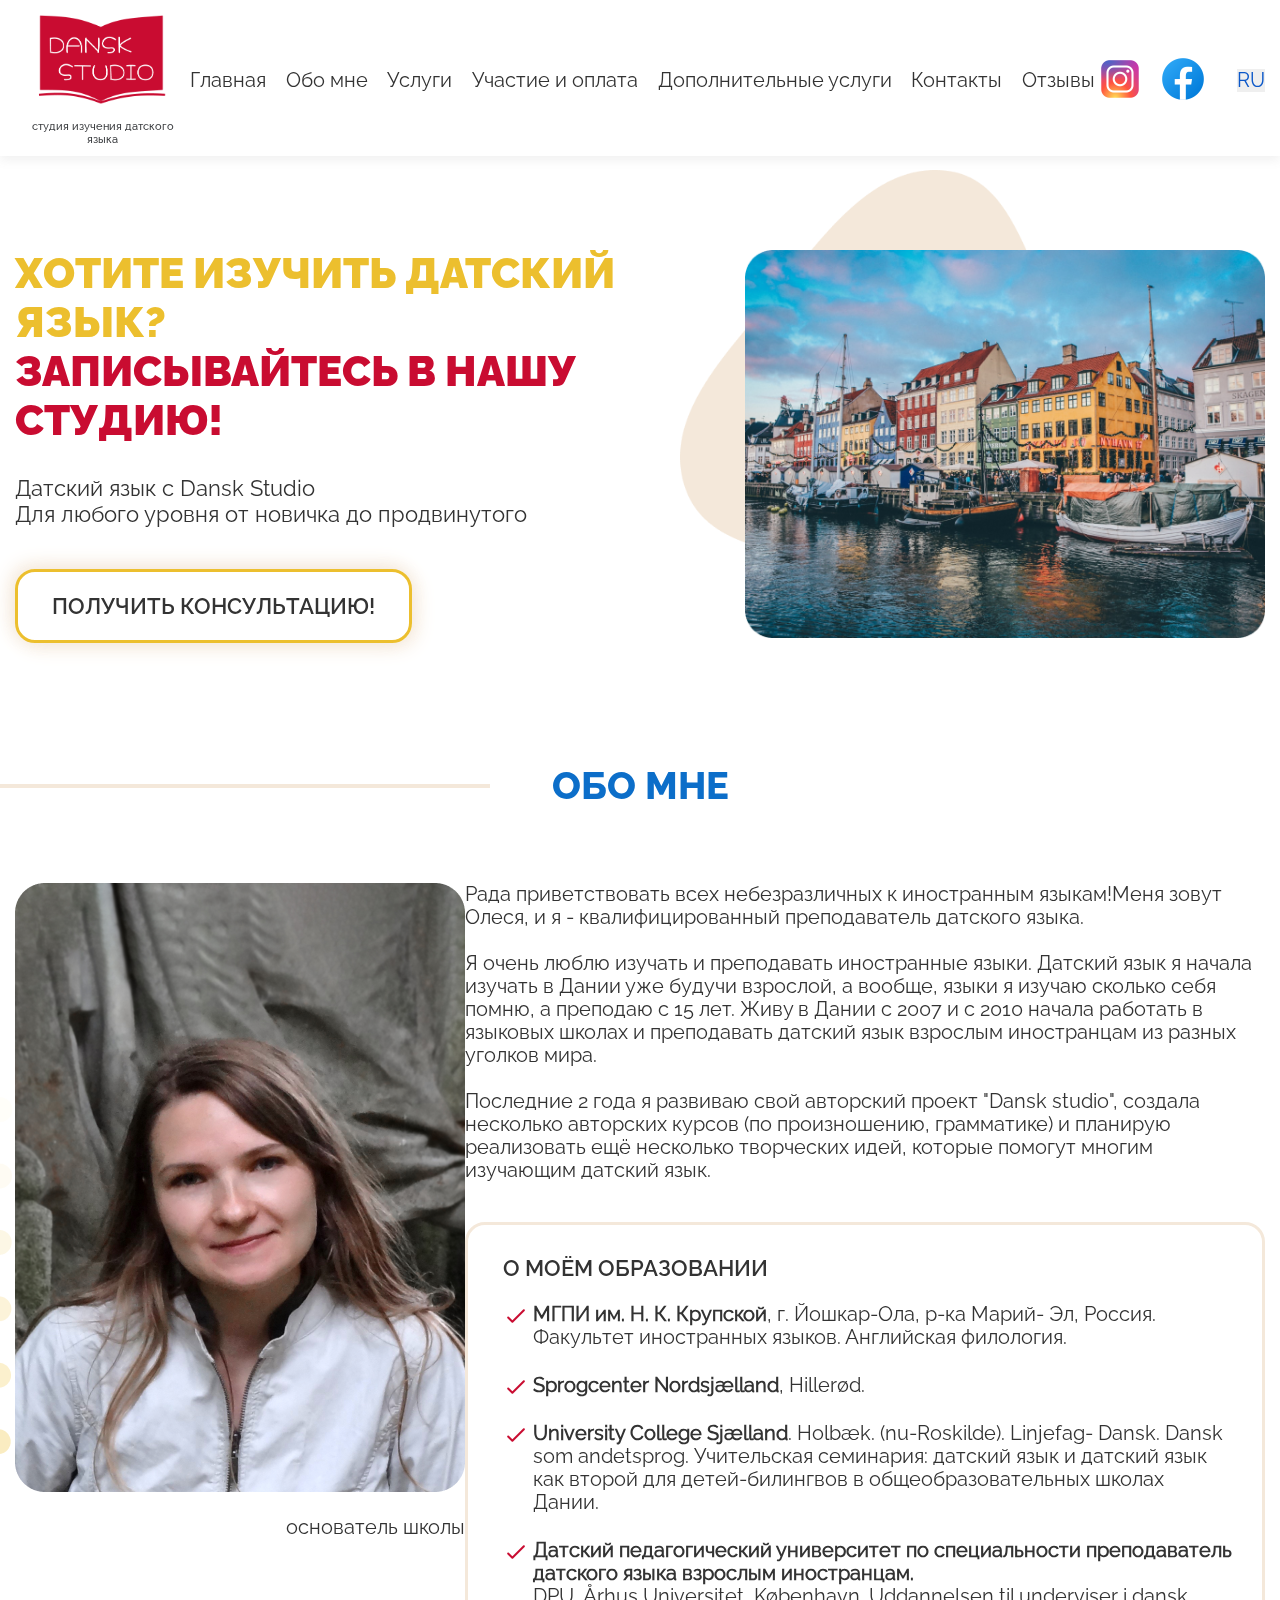
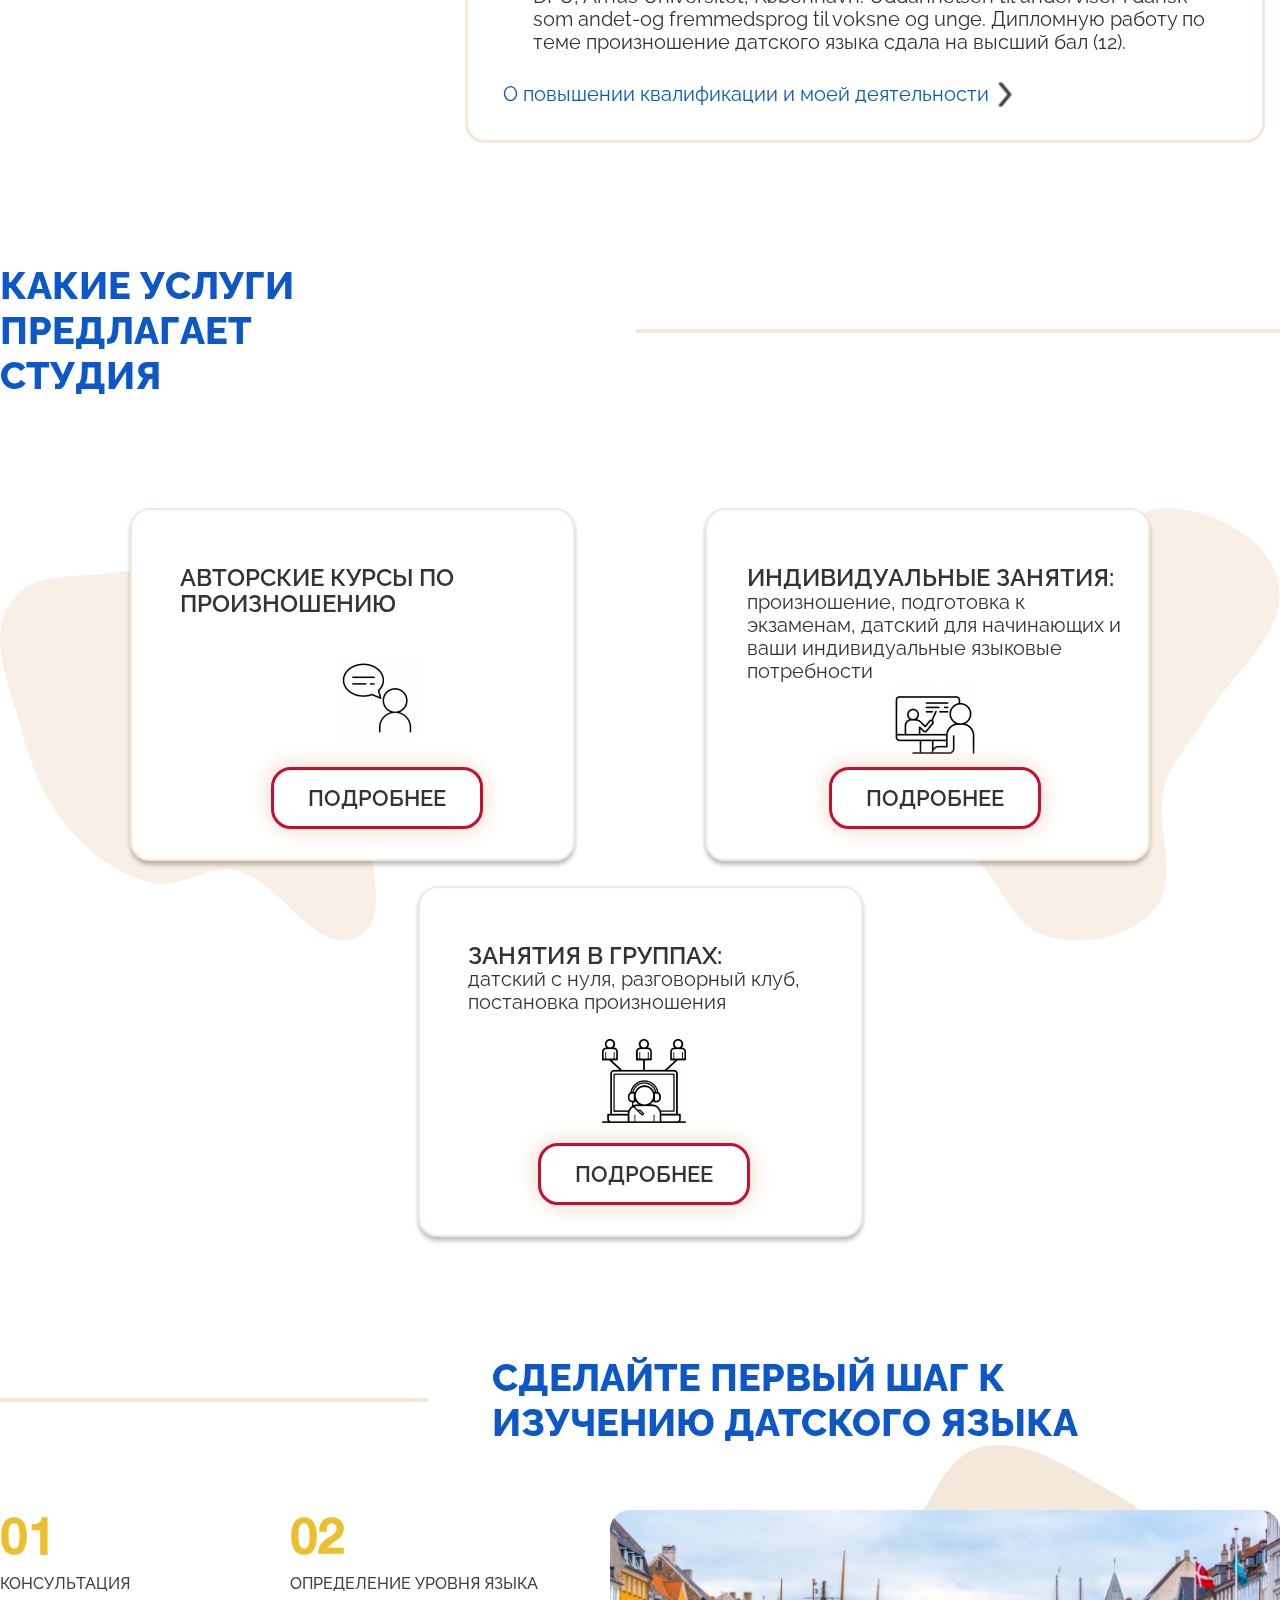
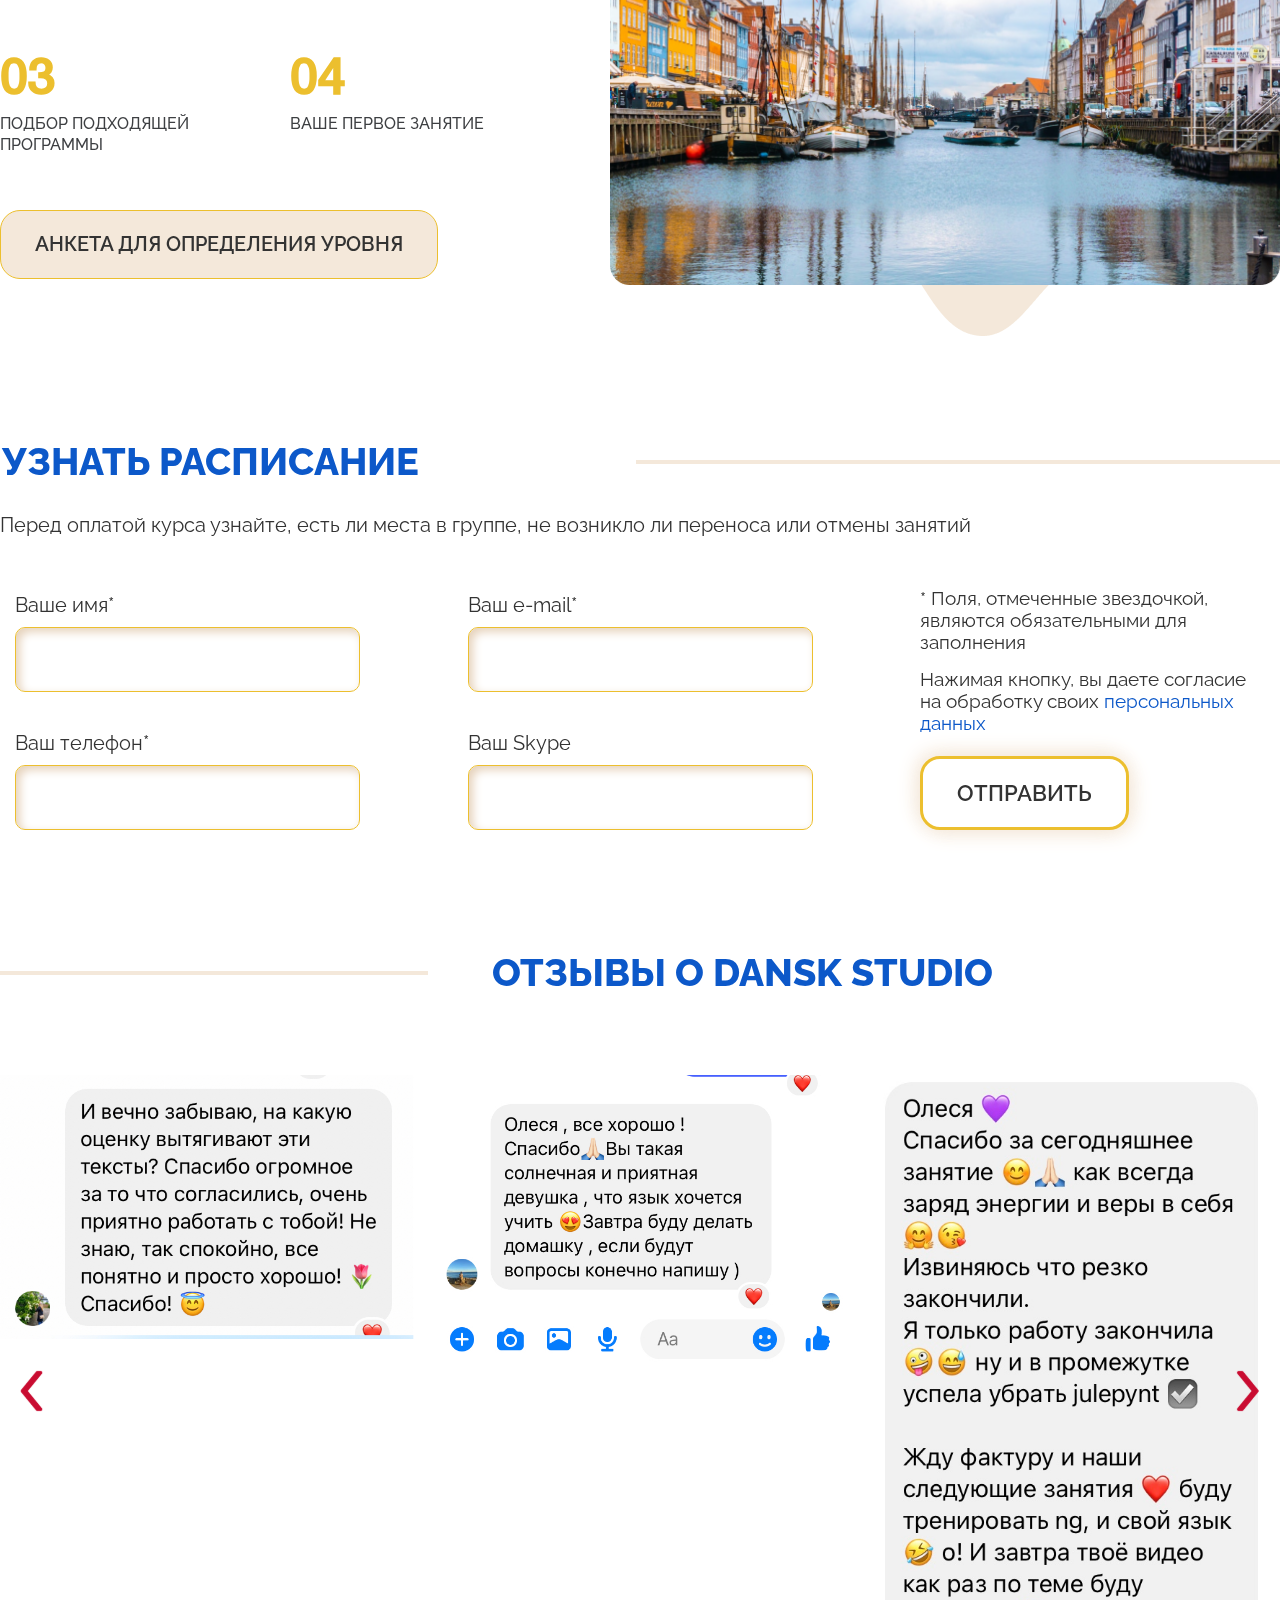
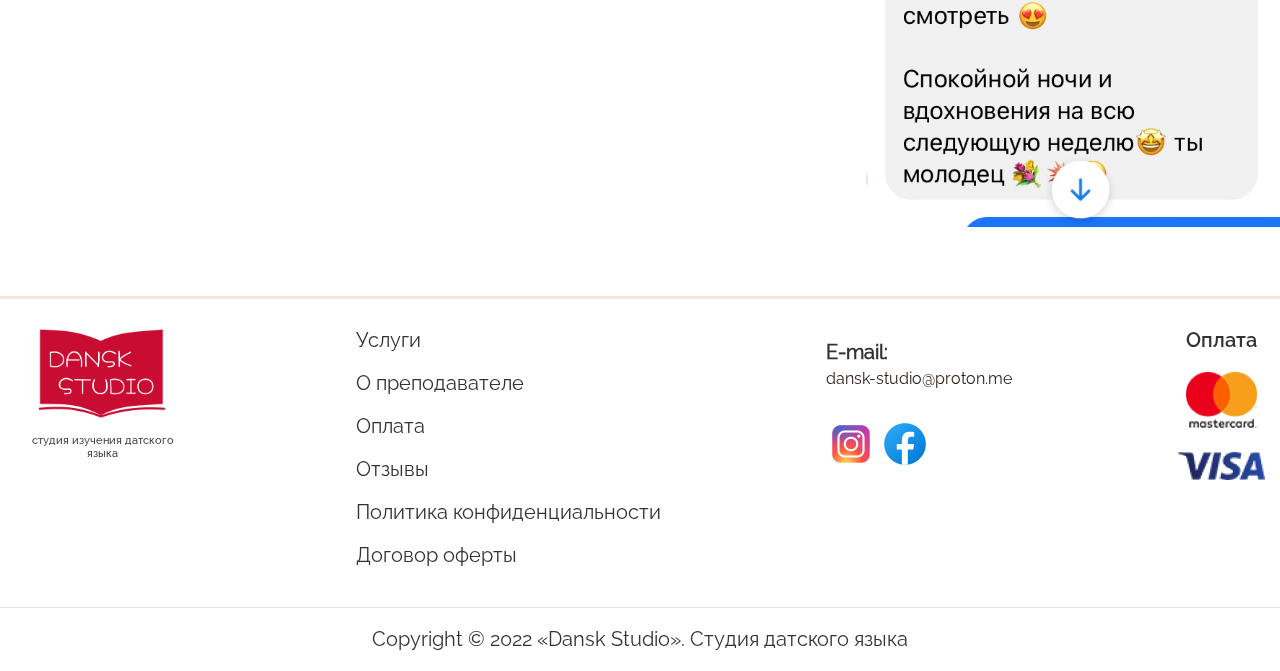
==== commit 5ecd4c8d: "commit" ====
--- a/index.html
+++ b/index.html
@@ -1,346 +1,551 @@
 <!DOCTYPE html>
 <html lang="en">
+  <head>
+    <meta charset="UTF-8" />
+    <meta http-equiv="X-UA-Compatible" content="IE=edge" />
+    <meta name="viewport" content="width=device-width, initial-scale=1.0" />
+    <title class="lng-title">
+      Онлайн-школа иностранных языков «Говори Сейчас»
+    </title>
+    <link
+      rel="stylesheet"
+      href="https://unpkg.com/swiper@8/swiper-bundle.min.css"
+    />
+    <link rel="stylesheet" href="./style/main.css" />
+    <link rel="stylesheet" href="./style/media.css" />
+  </head>
 
-<head>
-    <meta charset="UTF-8">
-    <meta http-equiv="X-UA-Compatible" content="IE=edge">
-    <meta name="viewport" content="width=device-width, initial-scale=1.0">
-    <title class="lng-title">Онлайн-школа иностранных языков «Говори Сейчас»</title>
-    <link rel="stylesheet" href="https://unpkg.com/swiper@8/swiper-bundle.min.css"/>
-    <link rel="stylesheet" href="./style/main.css">
-    <link rel="stylesheet" href="./style/media.css">
-</head>
-
-<body>
+  <body>
     <header class="header">
-        <nav class="nav">
-            <div class="header__nav">
-                <div class="container">
-                    <div class="header__menu">
-                        <div class="header__logo">
-                            <a href="index.html"><img src="./images/logo.png" alt="Logotype"></a>
-                        </div>
-                        <div class="header__list-bg">
-                            <ul class="header__menu-list">
-                                <li class="header__menu-link "><a href="index.html" class="lng-main">Главная</a></li>
-                                <li class="header__menu-link "><a href="about_me.html" class="lng-about">Обо мне</a></li>
-                                <li class="header__menu-link "><a href="services.html" class="lng-services">Услуги</a></li>
-                                <li class="header__menu-link "><a href="participation_payment.html" class="lng-payment">Участие и оплата</a>
-                                </li>
-                                <li class="header__menu-link "><a href="editional_services.html" class="lng-additional__services">Дополнительные услуги</a></li>
-                                <li class="header__menu-link "><a href="contacts.html" class="lng-contacts">Контакты</a></li>
-                                <li class="header__menu-link "><a href="#reviews" class="lng-reviews">Отзывы</a></li>
-                                <select name="lang_change" id="lang_change-id" class="header__contact header__menu-link">
-                                    <option value="ru">RU</option>
-                                    <option value="da">DA</option>
-                                </select>
-                            </ul>
-                        </div>
-                        <div class="header__contacts">
-                            <a href="https://www.instagram.com/dansk_studio/"><img src="./icons/footer_instagram.svg"
-                                    alt=""></a>
-                            <a href="https://www.facebook.com/groups/709946726251016"><img
-                                    src="./icons/footer_facebook.svg" alt=""></a>
-                            <select name="lang_change" id="lang_change-id" class="header__contact">
-                                <option value="ru">RU</option>
-                                <option value="da">DA</option>
-                            </select>
-                        </div>
-                        <div class="burger__menu">
-                            <span></span>
-                        </div>
-                    </div>
-
-                </div>
-            </div>
-        </nav>
-        <div class="header__content">
-            <div class="container">
-                <div class="header__info">
-                    <div class="header__content-left">
-                        <h1 class="header__content-title lng-header_title">ХОТИТЕ ИЗУЧИТЬ ДАТСКИЙ ЯЗЫК?</h1>
-                        <h2 class="header__content-subtitle lng-header_subtitle">ЗАПИСЫВАЙТЕСЬ В НАШУ СТУДИЮ!</h2>
-                        <p class="header__content-desc lng-desc_first">Датский язык с Dansk Studio</p>
-                        <p class="header__content-desc lng-desc_second">Для любого уровня от новичка до продвинутого</p>
-                        <a href="#" class="header__content-btn contact-btn lng-contact_btn">Получить консультацию!</a>
-                    </div>
-                    <div class="header__content-right">
-                        <div class="header__content-img">
-                            <img src="./images/header_img.png" alt="header-image">
-                            <img src="./images/header_img-bg.png" alt="header-background">
-                        </div>
-                    </div>
-                    <div class="contact__form">
-                        <form action="" class="form_contact-info">
-                            <input type="text" placeholder="Имя" class="lng-name">
-                            <input type="text" placeholder="E-mail" class="lng-email">
-                            <input type="text" placeholder="Телефон" class="lng-phone_number">
-                            <a href="#" class="contact__form-btn lng-form_btn">Отправить</a>
-                        </form>
-                    </div>
-                </div>
-            </div>
-        </div>
+      <nav class="nav">
+        <div class="header__nav">
+          <div class="container">
+            <div class="header__menu">
+              <a href="index.html" class="header__logo">
+                <img src="./images/logo.png" alt="Logotype" />
+                <span class="lng-logo_title"
+                  >студия изучения датского языка</span
+                >
+              </a>
+              <div class="header__list-bg">
+                <ul class="header__menu-list">
+                  <li class="header__menu-link">
+                    <a href="index.html" class="lng-main">Главная</a>
+                  </li>
+                  <li class="header__menu-link">
+                    <a href="about_me.html" class="lng-about">Обо мне</a>
+                  </li>
+                  <li class="header__menu-link">
+                    <a href="services.html" class="lng-services">Услуги</a>
+                  </li>
+                  <li class="header__menu-link">
+                    <a href="participation_payment.html" class="lng-payment"
+                      >Участие и оплата</a
+                    >
+                  </li>
+                  <li class="header__menu-link">
+                    <a
+                      href="editional_services.html"
+                      class="lng-additional__services"
+                      >Дополнительные услуги</a
+                    >
+                  </li>
+                  <li class="header__menu-link">
+                    <a href="contacts.html" class="lng-contacts">Контакты</a>
+                  </li>
+                  <li class="header__menu-link">
+                    <a href="#reviews" class="lng-reviews">Отзывы</a>
+                  </li>
+                  <select
+                    name="lang_change"
+                    id="lang_change-id"
+                    class="header__contact header__menu-link"
+                  >
+                    <option value="ru">RU</option>
+                    <option value="da">DA</option>
+                  </select>
+                </ul>
+              </div>
+              <div class="header__contacts">
+                <a href="https://www.instagram.com/dansk_studio/"
+                  ><img src="./icons/footer_instagram.svg" alt=""
+                /></a>
+                <a href="https://www.facebook.com/groups/709946726251016"
+                  ><img src="./icons/footer_facebook.svg" alt=""
+                /></a>
+                <select
+                  name="lang_change"
+                  id="lang_change-id"
+                  class="header__contact"
+                >
+                  <option value="ru">RU</option>
+                  <option value="da">DA</option>
+                </select>
+              </div>
+              <div class="burger__menu">
+                <span></span>
+              </div>
+            </div>
+          </div>
+        </div>
+      </nav>
+      <div class="header__content">
+        <div class="container">
+          <div class="header__info">
+            <div class="header__content-left">
+              <h1 class="header__content-title lng-header_title">
+                ХОТИТЕ ИЗУЧИТЬ ДАТСКИЙ ЯЗЫК?
+              </h1>
+              <h2 class="header__content-subtitle lng-header_subtitle">
+                ЗАПИСЫВАЙТЕСЬ В НАШУ СТУДИЮ!
+              </h2>
+              <p class="header__content-desc lng-desc_first">
+                Датский язык с Dansk Studio<br />
+                Для любого уровня от новичка до продвинутого
+              </p>
+              <a
+                href="#"
+                class="header__content-btn contact-btn lng-contact_btn"
+                >Получить консультацию!</a
+              >
+            </div>
+            <div class="header__content-right">
+              <div class="header__content-img">
+                <img src="./images/header_img.png" alt="header-image" />
+                <img src="./images/header_img-bg.png" alt="header-background" />
+              </div>
+            </div>
+            <div class="contact__form">
+              <form action="" class="form_contact-info">
+                <input type="text" placeholder="Имя" class="lng-name" />
+                <input type="text" placeholder="E-mail" class="lng-email" />
+                <input
+                  type="text"
+                  placeholder="Телефон"
+                  class="lng-phone_number"
+                />
+                <button type="submit" class="contact__form-btn lng-form_btn">
+                  Отправить
+                </button>
+              </form>
+            </div>
+          </div>
+        </div>
+      </div>
     </header>
     <main class="main">
-        <h2 class="main__title lng-main_title">ОБО МНЕ</h2>
-        <section class="section">
-            <div class="main__author-content">
-                <div class="container">
-                    <div class="main__author-info">
-                        <div class="main__author-left">
-                            <img src="./images/main__founder-img.png" alt="Author Photo">
-                            <div class="main__author-text">основатель школы</div>
-                        </div>
-                        <div class="main__author-right">
-                            <p>Рада приветствовать всех небезразличных к иностранным языкам! Меня зовут Олеся, и я -
-                                квалифицированный преподаватель датского языка. </p>
-
-                            <p> Я очень люблю изучать и преподавать иностранные языки. Датский язык я начала изучать в
-                                Дании уже будучи взрослой, а вообще, языки я изучаю сколько себя помню, а преподаю с 15
-                                лет. Живу в Дании с 2007 и с 2010 начала работать
-                                в языковых школах и преподавать датский язык взрослым иностранцам из разных уголков
-                                мира. </p>
-
-                            <p> Последние 2 года я развиваю свой авторский проект "Dansk studio", создала несколько
-                                авторских курсов (по произношению, грамматике) и планирую реализовать ещё несколько
-                                творческих идей, которые помогут многим изучающим датский
-                                язык.
-                            </p>
-                            <div class="author__education-about">
-                                <h3 class="education__about-title">о моём образовании</h3>
-                                <div class="education__about-desc">
-                                    <img src="./icons/check_icon.svg" alt="">
-                                    <p><b>МГПИ им. Н. К. Крупской</b>, г. Йошкар-Ола, р-ка Марий- Эл, Россия. Факультет
-                                        иностранных языков. Английская филология.</p>
-                                </div>
-                                <div class="education__about-desc">
-                                    <img src="./icons/check_icon.svg" alt="">
-                                    <p><b>Sprogcenter Nordsjælland</b>, Hillerød.</p>
-                                </div>
-                                <div class="education__about-desc">
-                                    <img src="./icons/check_icon.svg" alt="">
-                                    <p><b>University College Sjælland</b>. Holbæk. (nu- Roskilde). Linjefag- Dansk.
-                                        Dansk som andetsprog. Учительская семинария: датский язык и датский язык как
-                                        второй для детей-билингвов в общеобразовательных школах Дании.</p>
-                                </div>
-                                <div class="education__about-desc">
-                                    <img src="./icons/check_icon.svg" alt="">
-                                    <p><b> Датский педагогический университет по специальности преподаватель датского
-                                            языка взрослым иностранцам.</b><br> DPU, Århus Universitet, København.
-                                        Uddannelsen til underviser i dansk som andet-og fremmedsprog til
-                                        voksne og unge. Дипломную работу по теме произношение датского языка сдала на
-                                        высший бал (12).</p>
-                                </div>
-                                <a href="about_me.html" class="author__qualification-about">О повышении квалификации и
-                                    моей
-                                    деятельности <img src="./icons/arrow_right.svg" alt=""></a>
-                            </div>
-                        </div>
-                    </div>
-                </div>
-            </div>
-        </section>
-        <section class="section">
-            <div class="main__services anim_items">
-                <div class="container">
-                    <div class="main__services-info">
-                        <h2 class="main__services-title ">Какие услуги предлагает студия</h2>
-                        <div class="main__services-cards">
-                            <div class="main__services-card">
-                                <h3 class="services__card-title">АВТОРСКИЕ КУРСЫ ПО ПРОИЗНОШЕНИЮ
-                                </h3>
-                                <img src="./images/pronunciation_courses-img.png" alt="">
-                                <a href="services.html" class="services__card-btn">ПОДРОБнее</a>
-                            </div>
-                            <div class="main__services-card">
-                                <h3 class="services__card-title">индивидуальные занятия: </h3>
-                                <p>произношение, подготовка к экзаменам, датский для начинающих и ваши индивидуальные
-                                    языковые потребности</p>
-                                <img src="./images/individual_lessons.png" alt="">
-                                <a href="services.html" class="services__card-btn">ПОДРОБнее</a>
-                            </div>
-                            <div class="main__services-card">
-                                <h3 class="services__card-title">занятия в группах:
-                                </h3>
-                                <p>датский с нуля, разговорный клуб, постановка произношения</p>
-                                <img src="./images/group_lessons.png" alt="">
-                                <a href="services.html" class="services__card-btn">ПОДРОБнее</a>
-                            </div>
-                        </div>
-                    </div>
-                </div>
-            </div>
-        </section>
-        <section class="section">
-            <div class="main__step">
-                <div class="container">
-                    <div class="main__step-head">
-                        <h2 class="main__step-title">Сделайте первый шаг к изучению датского языка</h2>
-                    </div>
-                    <div class="main__step-info">
-                        <div class="main__step-left">
-                            <div class="main__step-card">
-                                <h3>01</h3>
-                                <p>Консультация</p>
-                            </div>
-                            <div class="main__step-card">
-                                <h3>02</h3>
-                                <p>Определение уровня языка</p>
-                            </div>
-                            <div class="main__step-card">
-                                <h3>03</h3>
-                                <p>Подбор подходящей программы</p>
-                            </div>
-                            <div class="main__step-card">
-                                <h3>04</h3>
-                                <p>ваше первое занятие</p>
-                            </div>
-                            <a href="form_blank.html" class="main_step-btn">анкета для определения уровня</a>
-                        </div>
-                        <div class="main__step-right">
-                            <img src="./images/first_step-img.png" alt="">
-                        </div>
-                    </div>
-                </div>
-            </div>
-        </section>
-        <section class="section">
-            <div class="main__input-timetable">
-                <div class="container">
-                    <h2 class="main__services-title">Узнать расписание</h2>
-                    <p class="main__input-desc">Перед оплатой курса узнайте, есть ли места в группе, не возникло ли
-                        переноса или отмены занятий</p>
-                    <div class="main__form">
-                        <div class="main__input-form">
-                            <form action="" class="form">
-                                <label for="text">Ваше имя*</label>
-                                <input type="text" id="text">
-                            </form>
-                            <form action="" class="form">
-                                <label for="text1">Ваш телефон*</label>
-                                <input type="text" id="text1">
-                            </form>
-                        </div>
-                        <div class="main__input-form">
-                            <form action="" class="form">
-                                <label for="text2">Ваш e-mail*</label>
-                                <input type="text" id="text2">
-                            </form>
-                            <form action="" class="form">
-                                <label for="text3">Ваш Skype</label>
-                                <input type="text" id="text3">
-                            </form>
-                        </div>
-                        <div class="main__input-form">
-                            <p>* Поля, отмеченные звездочкой, являются обязательными для заполнения</p>
-                            <p>Нажимая кнопку, вы даете согласие на обработку своих <a
-                                    href="privacy_policy.html">персональных данных</a>
-                            </p>
-                            <a href="#" class="main__input-btn">отправить</a>
-                        </div>
-                    </div>
-                </div>
-            </div>
-        </section>
-        <section class="section">
-            <div class="main__reviews" id="reviews">
-                <div class="container">
-                    <div class="main__step-head">
-                        <h2 class="main__step-title">Отзывы о dansk studio</h2>
-                    </div>
-                    <div class="swiper">
-                        <!-- Additional required wrapper -->
-                        <div class="swiper-wrapper">
-                            <!-- Slides -->
-                            <div class="swiper-slide"><img src="./images/reviews/IMG_0102.PNG" alt=""></div>
-                            <div class="swiper-slide"><img src="./images/reviews/IMG_0262.PNG" alt=""></div>
-                            <div class="swiper-slide"><img src="./images/reviews/IMG_0805.PNG" alt=""></div>
-                            <div class="swiper-slide"><img src="./images/reviews/IMG_0806.PNG" alt=""></div>
-                            <div class="swiper-slide"><img src="./images/reviews/IMG_0993.PNG" alt=""></div>
-                            <div class="swiper-slide"><img src="./images/reviews/IMG_3740.PNG" alt=""></div>
-                            <div class="swiper-slide"><img src="./images/reviews/IMG_3741.PNG" alt=""></div>
-                            <div class="swiper-slide"><img src="./images/reviews/IMG_3742.PNG" alt=""></div>
-                            <div class="swiper-slide"><img src="./images/reviews/IMG_3743.PNG" alt=""></div>
-                            <div class="swiper-slide"><img src="./images/reviews/IMG_3744.PNG" alt=""></div>
-                            <div class="swiper-slide"><img src="./images/reviews/IMG_3745.PNG" alt=""></div>
-                            <div class="swiper-slide"><img src="./images/reviews/IMG_3749.PNG" alt=""></div>
-                            <div class="swiper-slide"><img src="./images/reviews/IMG_5002.PNG" alt=""></div>
-                            <div class="swiper-slide"><img src="./images/reviews/IMG_5003.PNG" alt=""></div>
-                            <div class="swiper-slide"><img src="./images/reviews/IMG_5004.PNG" alt=""></div>
-                            <div class="swiper-slide"><img src="./images/reviews/IMG_5005.PNG" alt=""></div>
-                            <div class="swiper-slide"><img src="./images/reviews/IMG_5006.PNG" alt=""></div>
-                            <div class="swiper-slide"><img src="./images/reviews/IMG_5317.PNG" alt=""></div>
-                            <div class="swiper-slide"><img src="./images/reviews/IMG_5358.PNG" alt=""></div>
-                            <div class="swiper-slide"><img src="./images/reviews/IMG_5359.PNG" alt=""></div>
-                            <div class="swiper-slide"><img src="./images/reviews/IMG_5360.PNG" alt=""></div>
-                            <div class="swiper-slide"><img src="./images/reviews/IMG_5361.PNG" alt=""></div>
-                            <div class="swiper-slide"><img src="./images/reviews/IMG_5727.PNG" alt=""></div>
-                            <div class="swiper-slide"><img src="./images/reviews/IMG_5751.PNG" alt=""></div>
-                        </div>
-                    </div>
-                    <div class="swiper-button-prev"><img src="./icons/chevronLeft.svg" alt=""></div>
-                    <div class="swiper-button-next"><img src="./icons/chevronRight.svg" alt=""></div>
-                </div>
-            </div>
-        </section>
-        <section class="section">
-            <div class="modal__window">
-                <div class="open__modal">
-                    <p class="modal__text">Заполните нашу анкету на определение уровня владения языком и мы поможем
-                        подобрать вам обучающий курс</p>
-                    <a href="form_blank.html" class="modal__btn">заполнить анкету</a>
-                    <span class="modal__close-btn"><img src="./icons/closeBtn.svg" alt="Close button"></span>
-                </div>
-
-            </div>
-        </section>
+      <h2 class="main__title lng-main_title">ОБО МНЕ</h2>
+      <section class="section">
+        <div class="main__author-content">
+          <div class="container">
+            <div class="main__author-info">
+              <div class="main__author-left">
+                <img src="./images/main__founder-img.png" alt="Author Photo" />
+                <div class="main__author-text lng-author__text">
+                  основатель школы
+                </div>
+              </div>
+              <div class="main__author-right">
+                <p class="lng-author_about">
+                  Рада приветствовать всех небезразличных к иностранным языкам!
+                  Меня зовут Олеся, и я - квалифицированный преподаватель
+                  датского языка.<br /><br />
+                  Я очень люблю изучать и преподавать иностранные языки. Датский
+                  язык я начала изучать в Дании уже будучи взрослой, а вообще,
+                  языки я изучаю сколько себя помню, а преподаю с 15 лет. Живу в
+                  Дании с 2007 и с 2010 начала работать в языковых школах и
+                  преподавать датский язык взрослым иностранцам из разных
+                  уголков мира.<br /><br />
+                  Последние 2 года я развиваю свой авторский проект "Dansk
+                  studio", создала несколько авторских курсов (по произношению,
+                  грамматике) и планирую реализовать ещё несколько творческих
+                  идей, которые помогут многим изучающим датский язык.
+                </p>
+                <div class="author__education-about">
+                  <h3 class="education__about-title lng-education_title">
+                    о моём образовании
+                  </h3>
+                  <div class="education__about-desc eductaion__first">
+                    <img
+                      src="./icons/check_icon.svg"
+                      alt=""
+                      class="lng-eductaion__check"
+                    />
+                    <p>
+                      <b>МГПИ им. Н. К. Крупской</b>, г. Йошкар-Ола, р-ка Марий-
+                      Эл, Россия. Факультет иностранных языков. Английская
+                      филология.
+                    </p>
+                  </div>
+                  <div class="education__about-desc">
+                    <img src="./icons/check_icon.svg" alt="" />
+                    <p class="lng-eduction__second">
+                      <b>Sprogcenter Nordsjælland</b>, Hillerød.
+                    </p>
+                  </div>
+                  <div class="education__about-desc">
+                    <img src="./icons/check_icon.svg" alt="" />
+                    <p class="lng-eduction__third">
+                      <b>University College Sjælland</b>. Holbæk. (nu-
+                      Roskilde). Linjefag- Dansk. Dansk som andetsprog.
+                      Учительская семинария: датский язык и датский язык как
+                      второй для детей-билингвов в общеобразовательных школах
+                      Дании.
+                    </p>
+                  </div>
+                  <div class="education__about-desc">
+                    <img src="./icons/check_icon.svg" alt="" />
+                    <p class="lng-eduction__fourth">
+                      <b>
+                        Датский педагогический университет по специальности
+                        преподаватель датского языка взрослым иностранцам.</b
+                      ><br />
+                      DPU, Århus Universitet, København. Uddannelsen til
+                      underviser i dansk som andet-og fremmedsprog til voksne og
+                      unge. Дипломную работу по теме произношение датского языка
+                      сдала на высший бал (12).
+                    </p>
+                  </div>
+                  <div class="author__qualification">
+                    <a
+                      href="about_me.html"
+                      class="author__qualification-about lng-qualification__about"
+                      >О повышении квалификации и моей деятельности</a
+                    >
+                    <img src="./icons/arrow_right.svg" alt="" />
+                  </div>
+                </div>
+              </div>
+            </div>
+          </div>
+        </div>
+      </section>
+      <section class="section">
+        <div class="main__services anim_items">
+          <div class="container">
+            <div class="main__services-info">
+              <h2 class="main__services-title lng-services__title">
+                Какие услуги предлагает студия
+              </h2>
+              <div class="main__services-cards">
+                <div class="main__services-card">
+                  <h3 class="services__card-title lng-card__first">
+                    АВТОРСКИЕ КУРСЫ ПО ПРОИЗНОШЕНИЮ
+                  </h3>
+                  <img src="./images/pronunciation_courses-img.png" alt="" />
+                  <a
+                    href="services.html"
+                    class="services__card-btn lng-card__btn"
+                    >ПОДРОБнее</a
+                  >
+                </div>
+                <div class="main__services-card">
+                  <h3 class="services__card-title lng-card__second">
+                    индивидуальные занятия:
+                  </h3>
+                  <p class="lng-card__desc_second">
+                    произношение, подготовка к экзаменам, датский для начинающих
+                    и ваши индивидуальные языковые потребности
+                  </p>
+                  <img src="./images/individual_lessons.png" alt="" />
+                  <a
+                    href="services.html"
+                    class="services__card-btn lng-card__btn"
+                    >ПОДРОБнее</a
+                  >
+                </div>
+                <div class="main__services-card">
+                  <h3 class="services__card-title lng-card__third">
+                    занятия в группах:
+                  </h3>
+                  <p class="lng-card__desc_third">
+                    датский с нуля, разговорный клуб, постановка произношения
+                  </p>
+                  <img src="./images/group_lessons.png" alt="" />
+                  <a
+                    href="services.html"
+                    class="services__card-btn lng-card__btn"
+                    >ПОДРОБнее</a
+                  >
+                </div>
+              </div>
+            </div>
+          </div>
+        </div>
+      </section>
+      <section class="section">
+        <div class="main__step">
+          <div class="container">
+            <div class="main__step-head">
+              <h2 class="main__step-title lng-step__title">
+                Сделайте первый шаг к изучению датского языка
+              </h2>
+            </div>
+            <div class="main__step-info">
+              <div class="main__step-left">
+                <div class="main__step-card">
+                  <h3>01</h3>
+                  <p class="lng-consult">Консультация</p>
+                </div>
+                <div class="main__step-card">
+                  <h3>02</h3>
+                  <p class="lng-level">Определение уровня языка</p>
+                </div>
+                <div class="main__step-card">
+                  <h3>03</h3>
+                  <p class="lng-programm">Подбор подходящей программы</p>
+                </div>
+                <div class="main__step-card">
+                  <h3>04</h3>
+                  <p class="lng-occupation">ваше первое занятие</p>
+                </div>
+                <a href="form_blank.html" class="main_step-btn lng-step__btn"
+                  >анкета для определения уровня</a
+                >
+              </div>
+              <div class="main__step-right">
+                <img src="./images/first_step-img.png" alt="" />
+              </div>
+            </div>
+          </div>
+        </div>
+      </section>
+      <section class="section">
+        <div class="main__input-timetable">
+          <div class="container">
+            <h2 class="main__services-title lng-timetable">
+              Узнать расписание
+            </h2>
+            <p class="main__input-desc lng-timetable__desc">
+              Перед оплатой курса узнайте, есть ли места в группе, не возникло
+              ли переноса или отмены занятий
+            </p>
+            <div class="main__form">
+              <div class="main__input-form">
+                <form action="" class="form">
+                  <label for="text" class="lng-timetable_name">Ваше имя*</label>
+                  <input type="text" id="text" />
+                </form>
+                <form action="" class="form">
+                  <label for="text1" class="lng-timetable_phone"
+                    >Ваш телефон*</label
+                  >
+                  <input type="text" id="text1" />
+                </form>
+              </div>
+              <div class="main__input-form">
+                <form action="" class="form">
+                  <label for="text2" class="lng-timetable_email"
+                    >Ваш e-mail*</label
+                  >
+                  <input type="text" id="text2" />
+                </form>
+                <form action="" class="form">
+                  <label for="text3" class="lng-timetable_skype"
+                    >Ваш Skype</label
+                  >
+                  <input type="text" id="text3" />
+                </form>
+              </div>
+              <div class="main__input-form">
+                <p class="lng-timetable_comment_first">
+                  * Поля, отмеченные звездочкой, являются обязательными для
+                  заполнения
+                </p>
+                <p class="lng-timetable_comment_second">
+                  Нажимая кнопку, вы даете согласие на обработку своих
+                  <a href="privacy_policy.html" class="lng-timetable_link"
+                    >персональных данных</a
+                  >
+                </p>
+                <button type="submit" class="main__input-btn lng-timetable_btn">
+                  отправить
+                </button>
+              </div>
+            </div>
+          </div>
+        </div>
+      </section>
+      <section class="section">
+        <div class="main__reviews" id="reviews">
+          <div class="container">
+            <div class="main__step-head">
+              <h2 class="main__step-title lng-reviews_title">
+                Отзывы о dansk studio
+              </h2>
+            </div>
+            <div class="swiper">
+              <!-- Additional required wrapper -->
+              <div class="swiper-wrapper">
+                <!-- Slides -->
+                <div class="swiper-slide">
+                  <img src="./images/reviews/IMG_0102.PNG" alt="" />
+                </div>
+                <div class="swiper-slide">
+                  <img src="./images/reviews/IMG_0262.PNG" alt="" />
+                </div>
+                <div class="swiper-slide">
+                  <img src="./images/reviews/IMG_0805.PNG" alt="" />
+                </div>
+                <div class="swiper-slide">
+                  <img src="./images/reviews/IMG_0806.PNG" alt="" />
+                </div>
+                <div class="swiper-slide">
+                  <img src="./images/reviews/IMG_0993.PNG" alt="" />
+                </div>
+                <div class="swiper-slide">
+                  <img src="./images/reviews/IMG_3740.PNG" alt="" />
+                </div>
+                <div class="swiper-slide">
+                  <img src="./images/reviews/IMG_3741.PNG" alt="" />
+                </div>
+                <div class="swiper-slide">
+                  <img src="./images/reviews/IMG_3742.PNG" alt="" />
+                </div>
+                <div class="swiper-slide">
+                  <img src="./images/reviews/IMG_3743.PNG" alt="" />
+                </div>
+                <div class="swiper-slide">
+                  <img src="./images/reviews/IMG_3744.PNG" alt="" />
+                </div>
+                <div class="swiper-slide">
+                  <img src="./images/reviews/IMG_3745.PNG" alt="" />
+                </div>
+                <div class="swiper-slide">
+                  <img src="./images/reviews/IMG_3749.PNG" alt="" />
+                </div>
+                <div class="swiper-slide">
+                  <img src="./images/reviews/IMG_5002.PNG" alt="" />
+                </div>
+                <div class="swiper-slide">
+                  <img src="./images/reviews/IMG_5003.PNG" alt="" />
+                </div>
+                <div class="swiper-slide">
+                  <img src="./images/reviews/IMG_5004.PNG" alt="" />
+                </div>
+                <div class="swiper-slide">
+                  <img src="./images/reviews/IMG_5005.PNG" alt="" />
+                </div>
+                <div class="swiper-slide">
+                  <img src="./images/reviews/IMG_5006.PNG" alt="" />
+                </div>
+                <div class="swiper-slide">
+                  <img src="./images/reviews/IMG_5317.PNG" alt="" />
+                </div>
+                <div class="swiper-slide">
+                  <img src="./images/reviews/IMG_5358.PNG" alt="" />
+                </div>
+                <div class="swiper-slide">
+                  <img src="./images/reviews/IMG_5359.PNG" alt="" />
+                </div>
+                <div class="swiper-slide">
+                  <img src="./images/reviews/IMG_5360.PNG" alt="" />
+                </div>
+                <div class="swiper-slide">
+                  <img src="./images/reviews/IMG_5361.PNG" alt="" />
+                </div>
+                <div class="swiper-slide">
+                  <img src="./images/reviews/IMG_5727.PNG" alt="" />
+                </div>
+                <div class="swiper-slide">
+                  <img src="./images/reviews/IMG_5751.PNG" alt="" />
+                </div>
+              </div>
+            </div>
+            <div class="swiper-button-prev">
+              <img src="./icons/chevronLeft.svg" alt="" />
+            </div>
+            <div class="swiper-button-next">
+              <img src="./icons/chevronRight.svg" alt="" />
+            </div>
+          </div>
+        </div>
+      </section>
+      <section class="section">
+        <div class="modal__window">
+          <div class="open__modal">
+            <p class="modal__text lng-modal_text">
+              Заполните нашу анкету на определение уровня владения языком и мы
+              поможем подобрать вам обучающий курс
+            </p>
+            <a href="form_blank.html" class="modal__btn lng-modal_btn"
+              >заполнить анкету</a
+            >
+            <span class="modal__close-btn"
+              ><img src="./icons/closeBtn.svg" alt="Close button"
+            /></span>
+          </div>
+        </div>
+      </section>
     </main>
     <footer class="footer">
-        <div class="footer__info">
-            <div class="container">
-                <div class="footer__content">
-                    <div class="footer__logo">
-                        <a href="index.html"><img src="./images/logo.png" alt="Logotype"></a>
-                    </div>
-                    <ul class="footer__list">
-                        <li><a href="services.html">Услуги</a></li>
-                        <li><a href="about_me.html">О преподавателе</a></li>
-                        <li><a href="participation_payment.html">Оплата</a></li>
-                        <li><a href="#reviews">Отзывы</a></li>
-                        <li><a href="privacy_policy.html">Политика конфиденциальности</a></li>
-                        <li><a href="contract_offer.html">Договор оферты</a></li>
-                    </ul>
-                    <div class="footer__contacts" id="contacts">
-                        <div class="footer__email">
-                            <h3>E-mail:</h3>
-                            <a class="footer__contact-value footer__link"
-                                href="mailto:dansk-studio@proton.me">dansk-studio@proton.me</a>
-                            <div class="email__links">
-                                <a href="https://www.instagram.com/dansk_studio/"><img src="icons/footer_instagram.svg"
-                                        alt=""></a>
-                                <a href="https://www.facebook.com/groups/709946726251016"><img
-                                        src="icons/footer_facebook.svg" alt=""></a>
-                            </div>
-                        </div>
-                    </div>
-                    <div class="footer__payments">
-                        <h3>Оплата</h3>
-                        <a href="#"><img src="images/mastercard.png" alt=""></a>
-                        <a href="#"><img src="images/visa.png" alt=""></a>
-                    </div>
-                </div>
-            </div>
-        </div>
-        <div class="copyright">
-            <span>Copyright © 2022 «Dansk Studio». Студия датского языка</span>
-        </div>
+      <div class="footer__info">
+        <div class="container">
+          <div class="footer__content">
+            <a href="index.html" class="header__logo">
+              <img src="./images/logo.png" alt="Logotype" />
+              <span class="lng-logo_title">студия изучения датского языка</span>
+            </a>
+            <ul class="footer__list">
+              <li><a href="services.html" class="lng-services">Услуги</a></li>
+              <li>
+                <a href="about_me.html" class="lng-about_author"
+                  >О преподавателе</a
+                >
+              </li>
+              <li>
+                <a href="participation_payment.html" class="lng-footer_payment"
+                  >Оплата</a
+                >
+              </li>
+              <li><a href="#reviews" class="lng-reviews">Отзывы</a></li>
+              <li>
+                <a href="privacy_policy.html" class="lng-policy"
+                  >Политика конфиденциальности</a
+                >
+              </li>
+              <li>
+                <a href="contract_offer.html" class="lng-agreement"
+                  >Договор оферты</a
+                >
+              </li>
+            </ul>
+            <div class="footer__contacts" id="contacts">
+              <div class="footer__email">
+                <h3>E-mail:</h3>
+                <a
+                  class="footer__contact-value footer__link"
+                  href="mailto:dansk-studio@proton.me"
+                  >dansk-studio@proton.me</a
+                >
+                <div class="email__links">
+                  <a href="https://www.instagram.com/dansk_studio/"
+                    ><img src="icons/footer_instagram.svg" alt=""
+                  /></a>
+                  <a href="https://www.facebook.com/groups/709946726251016"
+                    ><img src="icons/footer_facebook.svg" alt=""
+                  /></a>
+                </div>
+              </div>
+            </div>
+            <div class="footer__payments">
+              <h3 class="lng-footer_payment">Оплата</h3>
+              <a href="#"><img src="images/mastercard.png" alt="" /></a>
+              <a href="#"><img src="images/visa.png" alt="" /></a>
+            </div>
+          </div>
+        </div>
+      </div>
+      <div class="copyright">
+        <span class="lng-copyright"
+          >Copyright © 2022 «Dansk Studio». Студия датского языка</span
+        >
+      </div>
     </footer>
-    
+
     <script src="https://unpkg.com/swiper@8/swiper-bundle.min.js"></script>
     <script src="./script/main_swiper.js"></script>
     <script src="./script/modal_window.js"></script>
     <script src="./script/main.js"></script>
-</body>
-
-</html>+  </body>
+</html>
--- a/style/main.css
+++ b/style/main.css
@@ -1,86 +1,97 @@
 @import "font.css";
 * {
-    margin: 0;
-    padding: 0;
-    box-sizing: border-box;
-    list-style: none;
-    text-decoration: none;
+  margin: 0;
+  padding: 0;
+  box-sizing: border-box;
+  list-style: none;
+  text-decoration: none;
 }
 
 .container {
-    max-width: 1370px;
-    width: 100%;
-    margin: 0 auto;
+  max-width: 1370px;
+  width: 100%;
+  margin: 0 auto;
 }
 
 .header__nav {
-    box-shadow: 0px 4px 10px rgba(105, 105, 105, 0.1);
+  box-shadow: 0px 4px 10px rgba(105, 105, 105, 0.1);
 }
 
 .header__logo {
-    max-width: 160px;
-}
-
+  max-width: 175px;
+  display: flex;
+  flex-direction: column;
+  justify-content: center;
+  align-items: center;
+  width: 100%;
+}
+.header__logo span {
+  text-align: center;
+  font-size: 11px;
+  line-height: 13px;
+  text-transform: lowercase;
+  color: #3d3f42;
+  font-family: "Raleway-Medium";
+}
 .header__logo img {
-    width: 100%;
+  width: 100%;
 }
 
 .header__menu {
-    display: flex;
-    justify-content: space-between;
-    align-items: center;
-    padding: 15px 0 10px 0;
+  display: flex;
+  justify-content: space-between;
+  align-items: center;
+  padding: 15px 0 10px 0;
 }
 
 .header__list-bg {
-    max-width: 925px;
-    width: 100%;
+  max-width: 925px;
+  width: 100%;
 }
 
 .header__menu-list {
-    display: flex;
-    justify-content: space-between;
-    align-items: center;
-}
-
+  display: flex;
+  justify-content: space-between;
+  align-items: center;
+}
 
 .header__menu-link:hover {
-    font-weight: 600;
+  font-weight: 600;
 }
 
 .header__menu-link a {
-    color: #333333;
-    font-size: 20px;
-    line-height: 23px;
-    font-family: "Raleway-Regular";
+  color: #333333;
+  font-size: 20px;
+  line-height: 23px;
+  font-family: "Raleway-Regular";
 }
 
 .header__menu-link:last-child {
-    display: none;
-    background: transparent;
-    color: #FFFFFF;
-}
-.header__menu-link:last-child option{
-    color: #333333;
+  display: none;
+  background: transparent;
+  color: #ffffff;
+}
+.header__menu-link:last-child option {
+  color: #333333;
 }
 .header__contacts {
-    display: flex;
-    justify-content: space-between;
-    align-items: center;
-    max-width: 170px;
-    width: 100%;
-}
-.lang_change{
-    position: relative;
+  display: flex;
+  justify-content: space-between;
+  align-items: center;
+  max-width: 170px;
+  width: 100%;
+}
+.lang_change {
+  position: relative;
 }
 .header__contact {
-    margin-left: 16px;
-    font-weight: 500;
-    font-size: 20px;
-    line-height: 23px;
-    font-family: "Raleway-Regular";
-    color: #0c58c9;
-    /* position: absolute;
+  margin-left: 16px;
+  font-weight: 500;
+  font-size: 20px;
+  line-height: 23px;
+  font-family: "Raleway-Regular";
+  color: #0c58c9;
+  /* position: absolute;
     top: 0;
     bottom: 0;
     left: 0;
@@ -90,15 +101,15 @@
     align-items: center;
     transition: .3s; */
 }
-select{
-    border: none;
-    outline: none;
-    -webkit-appearance: none;
-    -moz-appearance: none;
-    appearance: none;
-}
-select option{
-    border: none;
+select {
+  border: none;
+  outline: none;
+  -webkit-appearance: none;
+  -moz-appearance: none;
+  appearance: none;
+}
+select option {
+  border: none;
 }
 /* .lang_ru.active{
     opacity: 0;
@@ -110,1636 +121,1638 @@
     opacity: 1;
 } */
 .burger__menu {
-    display: none;
-    justify-content: center;
-    align-items: center;
-    position: relative;
-    transition: 0.5s;
+  display: none;
+  justify-content: center;
+  align-items: center;
+  position: relative;
+  transition: 0.5s;
 }
 
 .burger__menu::before {
-    content: "";
-    position: absolute;
-    width: 25px;
-    background: #333333;
-    height: 2px;
-    top: -8px;
-    transition: 0.5s;
+  content: "";
+  position: absolute;
+  width: 25px;
+  background: #333333;
+  height: 2px;
+  top: -8px;
+  transition: 0.5s;
 }
 
 .burger__menu::after {
-    content: "";
-    position: absolute;
-    width: 25px;
-    background: #333333;
-    height: 2px;
-    bottom: -8px;
-    transition: 0.5s;
+  content: "";
+  position: absolute;
+  width: 25px;
+  background: #333333;
+  height: 2px;
+  bottom: -8px;
+  transition: 0.5s;
 }
 
 .burger__menu span {
-    content: "";
-    position: absolute;
-    width: 25px;
-    background: black;
-    height: 2px;
-    transition: 0.5s;
+  content: "";
+  position: absolute;
+  width: 25px;
+  background: black;
+  height: 2px;
+  transition: 0.5s;
 }
 
 .burger__menu.active span {
-    display: none;
+  display: none;
 }
 
 .burger__menu.active::before {
-    transform: rotate(45deg);
-    top: 0;
+  transform: rotate(45deg);
+  top: 0;
 }
 
 .burger__menu.active::after {
-    transform: rotate(-45deg);
-    bottom: -2px;
+  transform: rotate(-45deg);
+  bottom: -2px;
 }
 
 .header__info {
-    display: flex;
-    justify-content: space-between;
-    align-items: center;
-    margin-top: 93px;
-    position: relative;
+  display: flex;
+  justify-content: space-between;
+  align-items: center;
+  margin-top: 93px;
+  position: relative;
 }
 
 .header__content-title {
-    font-family: "Raleway-Black";
-    font-size: 42px;
-    line-height: 49px;
-    color: #ecbf2e;
+  font-family: "Raleway-Black";
+  font-size: 42px;
+  line-height: 49px;
+  color: #ecbf2e;
 }
 
 .header__content-subtitle {
-    font-size: 42px;
-    line-height: 49px;
-    font-family: "Raleway-Black";
-    color: #c90c31;
-    margin-bottom: 30px;
+  font-size: 42px;
+  line-height: 49px;
+  font-family: "Raleway-Black";
+  color: #c90c31;
+  margin-bottom: 30px;
 }
 
 .header__content-desc {
-    font-size: 22px;
-    line-height: 26px;
-    font-family: "Raleway-Regular";
-    color: #333333;
+  font-size: 22px;
+  line-height: 26px;
+  font-family: "Raleway-Regular";
+  color: #333333;
 }
 
 .header__content-btn {
-    border: 3px solid #ecbf2e;
-    box-shadow: -4px -4px 20px #f4e8da, 4px 4px 20px #f4e8da;
-    border-radius: 20px;
-    padding: 21px 34px;
-    margin-top: 42px;
-    display: flex;
-    max-width: fit-content;
-    justify-content: center;
-    align-items: center;
-    font-size: 22px;
-    line-height: 26px;
-    text-transform: uppercase;
-    color: #333333;
-    font-family: "Raleway-SemiBold";
-    transition: 0.5s;
+  border: 3px solid #ecbf2e;
+  box-shadow: -4px -4px 20px #f4e8da, 4px 4px 20px #f4e8da;
+  border-radius: 20px;
+  padding: 21px 34px;
+  margin-top: 42px;
+  display: flex;
+  max-width: fit-content;
+  justify-content: center;
+  align-items: center;
+  font-size: 22px;
+  line-height: 26px;
+  text-transform: uppercase;
+  color: #333333;
+  font-family: "Raleway-SemiBold";
+  transition: 0.5s;
 }
 
 .header__content-btn:hover {
-    background: #ecbf2e;
-    color: #ffffff;
+  background: #ecbf2e;
+  color: #ffffff;
 }
 
 .header__content-img {
-    position: relative;
-    max-width: 640px;
+  position: relative;
+  max-width: 640px;
 }
 
 .header__content-img img:nth-of-type(1) {
-    width: 100%;
+  width: 100%;
 }
 
 .header__content-img img:nth-of-type(2) {
-    position: absolute;
-    left: -65px;
-    top: -80px;
-    z-index: -1;
-}
-
+  position: absolute;
+  left: -65px;
+  top: -80px;
+  z-index: -1;
+}
 
 /* main */
 
 .main__title {
-    font-size: 38px;
-    line-height: 45px;
-    text-transform: uppercase;
-    color: #0c6ec9;
-    font-family: "Raleway-ExtraBold";
-    margin-top: 120px;
-    display: flex;
-    justify-content: center;
-    align-items: center;
-    margin-bottom: 75px;
+  font-size: 38px;
+  line-height: 45px;
+  text-transform: uppercase;
+  color: #0c6ec9;
+  font-family: "Raleway-ExtraBold";
+  margin-top: 120px;
+  display: flex;
+  justify-content: center;
+  align-items: center;
+  margin-bottom: 75px;
 }
 
 .main__title::before {
-    content: "";
-    border: 2px solid #f4e8da;
-    width: 43%;
-    position: absolute;
-    left: 0;
+  content: "";
+  border: 2px solid #f4e8da;
+  width: 43%;
+  position: absolute;
+  left: 0;
 }
 
 .main__author-left {
-    position: relative;
+  position: relative;
 }
 
 .main__author-left::before {
-    content: url(../images/main__founder-bg.png);
-    position: absolute;
-    left: -90px;
-    bottom: 40px;
-    z-index: -1;
+  content: url(../images/main__founder-bg.png);
+  position: absolute;
+  left: -90px;
+  bottom: 40px;
+  z-index: -1;
 }
 
 .main__author-text {
-    display: flex;
-    justify-content: flex-end;
-    align-items: center;
-    font-size: 20px;
-    line-height: 23px;
-    font-family: "Raleway-Regular";
-    color: #333333;
-    margin-top: 20px;
+  display: flex;
+  justify-content: flex-end;
+  align-items: center;
+  font-size: 20px;
+  line-height: 23px;
+  font-family: "Raleway-Regular";
+  color: #333333;
+  margin-top: 20px;
 }
 
 .main__author-info {
-    display: flex;
-    justify-content: space-between;
+  display: flex;
+  justify-content: space-between;
 }
 
 .main__author-right {
-    max-width: 860px;
-    width: 100%;
+  max-width: 860px;
+  width: 100%;
 }
 
 .main__author-right p {
-    font-size: 20px;
-    line-height: 23px;
-    font-family: "Raleway-Regular";
-    color: #333333;
-    margin-bottom: 25px;
+  font-size: 20px;
+  line-height: 23px;
+  font-family: "Raleway-Regular";
+  color: #333333;
+  margin-bottom: 25px;
 }
 
 .education__about-desc {
-    display: flex;
-    align-items: flex-start;
-    justify-content: flex-start;
+  display: flex;
+  align-items: flex-start;
+  justify-content: flex-start;
 }
 
 .education__about-desc img {
-    margin-right: 5px;
+  margin-right: 5px;
 }
 
 .education__about-title {
-    font-size: 22px;
-    line-height: 26px;
-    font-family: "Raleway-SemiBold";
-    text-transform: uppercase;
-    color: #333333;
-    margin-bottom: 22px;
+  font-size: 22px;
+  line-height: 26px;
+  font-family: "Raleway-SemiBold";
+  text-transform: uppercase;
+  color: #333333;
+  margin-bottom: 22px;
 }
 
 .author__education-about {
-    border: 3px solid #f4e8da;
-    border-radius: 20px;
-    margin-top: 40px;
-    padding: 30px 30px 30px 35px;
-}
-
+  border: 3px solid #f4e8da;
+  border-radius: 20px;
+  margin-top: 40px;
+  padding: 30px 30px 30px 35px;
+}
+.author__qualification {
+  display: flex;
+  align-items: center;
+}
 .author__qualification-about {
-    display: flex;
-    justify-content: flex-start;
-    align-items: center;
-    font-size: 20px;
-    line-height: 23px;
-    font-family: "Raleway-Regular";
-    color: #0c58c9;
+  display: flex;
+  justify-content: flex-start;
+  align-items: center;
+  font-size: 20px;
+  line-height: 23px;
+  font-family: "Raleway-Regular";
+  color: #0c58c9;
 }
 
 .main__services {
-    margin-top: 70px;
-    padding-top: 50px;
-    padding-bottom: 118px;
+  margin-top: 70px;
+  padding-top: 50px;
+  padding-bottom: 118px;
 }
 
 .main__services-title {
-    font-size: 38px;
-    line-height: 45px;
-    text-transform: uppercase;
-    font-family: "Raleway-ExtraBold";
-    color: #0c58c9;
-    width: 420px;
-    display: flex;
-    justify-content: center;
-    align-items: center;
+  font-size: 38px;
+  line-height: 45px;
+  text-transform: uppercase;
+  font-family: "Raleway-ExtraBold";
+  color: #0c58c9;
+  width: 420px;
+  display: flex;
+  justify-content: center;
+  align-items: center;
 }
 
 .main__services-title::after {
-    content: "";
-    position: absolute;
-    border: 2px solid #f4e8da;
-    width: 50%;
-    right: 0;
+  content: "";
+  position: absolute;
+  border: 2px solid #f4e8da;
+  width: 50%;
+  right: 0;
 }
 
 .main__services-card {
-    border: 2px solid #f4e8da;
-    box-shadow: 0px 4px 4px rgba(0, 0, 0, 0.25);
-    border-radius: 20px;
-    display: flex;
-    flex-direction: column;
-    justify-content: center;
-    align-items: flex-start;
-    padding-top: 55px;
-    padding-bottom: 10px;
-    padding-left: 48px;
-    max-width: 445px;
-    background: #ffffff;
+  border: 2px solid #f4e8da;
+  box-shadow: 0px 4px 4px rgba(0, 0, 0, 0.25);
+  border-radius: 20px;
+  display: flex;
+  flex-direction: column;
+  justify-content: center;
+  align-items: flex-start;
+  padding-top: 55px;
+  padding-bottom: 10px;
+  padding-left: 48px;
+  max-width: 445px;
+  width: 100%;
+  background: #ffffff;
 }
 
 .services__card-title {
-    font-size: 24px;
-    line-height: 107%;
-    font-family: "Raleway-SemiBold";
-    text-transform: uppercase;
-    color: #333333;
+  font-size: 24px;
+  line-height: 107%;
+  font-family: "Raleway-SemiBold";
+  text-transform: uppercase;
+  color: #333333;
 }
 
 .main__services-card img {
-    margin: auto;
+  margin: auto;
 }
 
 .main__services-card:nth-of-type(1) img {
-    margin-top: 40px;
+  margin-top: 40px;
 }
 
 .services__card-btn {
-    display: flex;
-    margin: 20px auto;
-    border: 3px solid #c90c31;
-    box-shadow: -4px -4px 20px #f4e8da, 4px 4px 20px #f4e8da;
-    border-radius: 20px;
-    padding: 15px 34px;
-    font-size: 22px;
-    line-height: 26px;
-    font-family: "Raleway-SemiBold";
-    text-transform: uppercase;
-    color: #333333;
-    transition: 0.5s;
+  display: flex;
+  margin: 20px auto;
+  border: 3px solid #c90c31;
+  box-shadow: -4px -4px 20px #f4e8da, 4px 4px 20px #f4e8da;
+  border-radius: 20px;
+  padding: 15px 34px;
+  font-size: 22px;
+  line-height: 26px;
+  font-family: "Raleway-SemiBold";
+  text-transform: uppercase;
+  color: #333333;
+  transition: 0.5s;
 }
 
 .services__card-btn:hover {
-    background: #c90c31;
-    color: #ffffff;
+  background: #c90c31;
+  color: #ffffff;
 }
 
 .main__services-cards {
-    display: flex;
-    justify-content: space-between;
-    width: 100%;
-    flex-wrap: wrap;
-    margin-top: 110px;
+  display: flex;
+  justify-content: space-between;
+  width: 100%;
+  flex-wrap: wrap;
+  margin-top: 110px;
 }
 
 .main__services-cards::before {
-    content: url("../images/main_servicesBg-left.png");
-    position: absolute;
-    left: 0;
-    z-index: -1;
+  content: url("../images/main_servicesBg-left.png");
+  position: absolute;
+  left: 0;
+  z-index: -1;
 }
 
 .main__services-cards::after {
-    content: url("../images/main_servicesBg-right.png");
-    position: absolute;
-    right: 0;
-    z-index: -1;
+  content: url("../images/main_servicesBg-right.png");
+  position: absolute;
+  right: 0;
+  z-index: -1;
 }
 
 .main__services-card p {
-    font-size: 20px;
-    line-height: 23px;
-    font-family: "Raleway-Regular";
-    color: #333333;
+  font-size: 20px;
+  line-height: 23px;
+  font-family: "Raleway-Regular";
+  color: #333333;
 }
 
 .main__services-card:nth-of-type(2) {
-    padding-right: 25px;
-    padding-left: 40px;
+  padding-right: 25px;
+  padding-left: 40px;
 }
 
 .main__services-card:nth-of-type(2) .services__card-btn {
-    margin-top: 0;
+  margin-top: 0;
 }
 
 .main__services-card:nth-of-type(3) {
-    padding-right: 40px;
+  padding-right: 40px;
 }
 
 .main__services-card:nth-of-type(3) img {
-    margin-top: 25px;
+  margin-top: 25px;
 }
 
 .main__step-head {
-    display: flex;
-    justify-content: flex-end;
-    align-items: center;
-    padding-right: 168px;
-    position: relative;
+  display: flex;
+  justify-content: flex-end;
+  align-items: center;
+  padding-right: 168px;
+  position: relative;
 }
 
 .main__step-head::before {
-    content: "";
-    position: absolute;
-    border: 2px solid #f4e8da;
-    width: 55%;
-    left: -280px;
+  content: "";
+  position: absolute;
+  border: 2px solid #f4e8da;
+  width: 55%;
+  left: -280px;
 }
 
 .main__step-title {
-    font-size: 38px;
-    line-height: 45px;
-    text-transform: uppercase;
-    font-family: "Raleway-ExtraBold";
-    color: #0c58c9;
-    width: 620px;
+  font-size: 38px;
+  line-height: 45px;
+  text-transform: uppercase;
+  font-family: "Raleway-ExtraBold";
+  color: #0c58c9;
+  width: 620px;
 }
 
 .main__step-info {
-    margin-top: 65px;
-    display: flex;
-    justify-content: space-between;
+  margin-top: 65px;
+  display: flex;
+  justify-content: space-between;
 }
 
 .main__step-card {
-    max-width: 270px;
-    width: 100%;
-    display: flex;
-    flex-direction: column;
-    justify-content: center;
-    align-items: flex-start;
+  max-width: 270px;
+  width: 100%;
+  display: flex;
+  flex-direction: column;
+  justify-content: center;
+  align-items: flex-start;
 }
 
 .main__step-card h3 {
-    font-size: 64px;
-    line-height: 63px;
-    text-transform: uppercase;
-    font-family: "HelweticaNeueCyr-Medium";
-    color: #ecbf2e;
+  font-size: 64px;
+  line-height: 63px;
+  text-transform: uppercase;
+  font-family: "HelweticaNeueCyr-Medium";
+  color: #ecbf2e;
 }
 
 .main__step-card p {
-    font-size: 18px;
-    line-height: 21px;
-    text-transform: uppercase;
-    font-family: "Raleway-Medium";
-    color: #3d3f42;
+  font-size: 18px;
+  line-height: 21px;
+  text-transform: uppercase;
+  font-family: "Raleway-Medium";
+  color: #3d3f42;
 }
 
 .main__step-left {
-    display: flex;
-    justify-content: flex-start;
-    align-items: flex-start;
-    flex-wrap: wrap;
-    column-gap: 85px;
-    row-gap: 45px;
+  display: flex;
+  justify-content: flex-start;
+  align-items: flex-start;
+  flex-wrap: wrap;
+  column-gap: 85px;
+  row-gap: 45px;
 }
 
 .main_step-btn {
-    font-size: 20px;
-    line-height: 23px;
-    text-transform: uppercase;
-    font-family: "Raleway-SemiBold";
-    color: #333333;
-    background: #f4e8da;
-    border: 1px solid #ecbf2e;
-    border-radius: 20px;
-    padding: 22px 34px;
-    transition: 0.5s;
+  font-size: 20px;
+  line-height: 23px;
+  text-transform: uppercase;
+  font-family: "Raleway-SemiBold";
+  color: #333333;
+  background: #f4e8da;
+  border: 1px solid #ecbf2e;
+  border-radius: 20px;
+  padding: 22px 34px;
+  transition: 0.5s;
 }
 
 .main_step-btn:hover {
-    background: #ecbf2e;
-    color: #ffffff;
+  background: #ecbf2e;
+  color: #ffffff;
 }
 
 .main__step-right {
-    position: relative;
+  position: relative;
 }
 
 .main__step-right img {
-    max-width: 670px;
+  max-width: 670px;
 }
 
 .main__step-right::before {
-    content: url("../images/first_step-bg.png");
-    position: absolute;
-    z-index: -1;
-    top: -40px;
-    right: -20px;
+  content: url("../images/first_step-bg.png");
+  position: absolute;
+  z-index: -1;
+  top: -40px;
+  right: -20px;
 }
 
 .main__input-timetable {
-    margin-top: 150px;
+  margin-top: 150px;
 }
 
 .main__input-desc {
-    font-size: 20px;
-    line-height: 23px;
-    font-family: "Raleway-Regular";
-    color: #333333;
-    margin-top: 30px;
-    margin-bottom: 50px;
+  font-size: 20px;
+  line-height: 23px;
+  font-family: "Raleway-Regular";
+  color: #333333;
+  margin-top: 30px;
+  margin-bottom: 50px;
 }
 
 .form {
-    display: flex;
-    flex-direction: column;
-    justify-content: center;
-    align-items: flex-start;
+  display: flex;
+  flex-direction: column;
+  justify-content: center;
+  align-items: flex-start;
 }
 
 .form label {
-    font-size: 20px;
-    line-height: 23px;
-    font-family: "Raleway-Regular";
-    color: #333333;
-    margin-bottom: 10px;
+  font-size: 20px;
+  line-height: 23px;
+  font-family: "Raleway-Regular";
+  color: #333333;
+  margin-bottom: 10px;
 }
 
 .form input {
-    border: 1px solid #ecbf2e;
-    box-shadow: inset 4px 4px 10px #e6d2bb;
-    border-radius: 10px;
-    max-width: 345px;
-    width: 100%;
-    height: 65px;
-    outline: none;
-    padding: 0 30px;
+  border: 1px solid #ecbf2e;
+  box-shadow: inset 4px 4px 10px #e6d2bb;
+  border-radius: 10px;
+  max-width: 345px;
+  width: 100%;
+  height: 65px;
+  outline: none;
+  padding: 0 30px;
 }
 
 .main__form {
-    display: flex;
-    justify-content: space-between;
-    align-items: flex-end;
-    flex-wrap: wrap;
+  display: flex;
+  justify-content: space-between;
+  align-items: flex-end;
+  flex-wrap: wrap;
 }
 
 .main__input-form {
-    max-width: 345px;
-    width: 100%;
+  max-width: 345px;
+  width: 100%;
 }
 
 .main__input-form form:first-child {
-    margin-bottom: 40px;
+  margin-bottom: 40px;
 }
 
 .main__input-form p {
-    font-size: 19px;
-    line-height: 22px;
-    font-family: "Raleway-Regular";
-    color: #333333;
+  font-size: 19px;
+  line-height: 22px;
+  font-family: "Raleway-Regular";
+  color: #333333;
 }
 
 .main__input-form p a {
-    color: #0c58c9;
+  color: #0c58c9;
 }
 
 .main__input-form p:first-child {
-    margin-bottom: 15px;
+  margin-bottom: 15px;
 }
 
 .main__input-btn {
-    border: 3px solid #ecbf2e;
-    box-shadow: -4px -4px 20px #f4e8da, 4px 4px 20px #f4e8da;
-    border-radius: 20px;
-    display: flex;
-    justify-content: center;
-    align-items: center;
-    margin-top: 22px;
-    padding: 21px 34px;
-    width: max-content;
-    font-size: 22px;
-    line-height: 26px;
-    font-family: "Raleway-SemiBold";
-    text-transform: uppercase;
-    color: #333333;
-    transition: 0.5s;
+  border: 3px solid #ecbf2e;
+  box-shadow: -4px -4px 20px #f4e8da, 4px 4px 20px #f4e8da;
+  border-radius: 20px;
+  display: flex;
+  justify-content: center;
+  align-items: center;
+  margin-top: 22px;
+  padding: 21px 34px;
+  width: max-content;
+  font-size: 22px;
+  line-height: 26px;
+  font-family: "Raleway-SemiBold";
+  text-transform: uppercase;
+  color: #333333;
+  transition: 0.5s;
+  background: #ffffff;
 }
 
 .main__input-btn:hover {
-    background: #ecbf2e;
-    color: #ffffff;
+  background: #ecbf2e;
+  color: #ffffff;
 }
 
 .main__reviews {
-    margin-top: 120px;
-    margin-bottom: 65px;
-    position: relative;
+  margin-top: 120px;
+  margin-bottom: 65px;
+  position: relative;
 }
 
 .main__reviews .main__step-head {
-    margin-bottom: 80px;
+  margin-bottom: 80px;
 }
 
 .swiper-slide {
-    height: auto;
+  height: auto;
 }
 
 .swiper-slide img {
-    width: 100%;
+  width: 100%;
 }
 
 .swiper-button-prev:after,
 .swiper-rtl .swiper-button-next:after,
 .swiper-button-next:after,
 .swiper-rtl .swiper-button-prev:after {
-    content: none;
+  content: none;
 }
 
 .swiper-button-prev,
 .swiper-rtl .swiper-button-next {
-    left: 220px;
-    right: auto;
+  left: 220px;
+  right: auto;
 }
 
 .swiper-button-next,
 .swiper-rtl .swiper-button-prev {
-    right: 220px;
-    left: auto;
+  right: 220px;
+  left: auto;
 }
 
 .modal__window {
-    display: flex;
-    justify-content: center;
-    position: fixed;
-    background: #333333c7;
-    top: 0;
-    bottom: 0;
-    right: 0;
-    left: 0;
-    align-items: center;
-    transition: .5s;
-    opacity: 0;
-    z-index: -1;
+  display: flex;
+  justify-content: center;
+  position: fixed;
+  background: #333333c7;
+  top: 0;
+  bottom: 0;
+  right: 0;
+  left: 0;
+  align-items: center;
+  transition: 0.5s;
+  opacity: 0;
+  z-index: -1;
 }
 
 .modal__window span {
-    cursor: pointer;
-    position: absolute;
-    top: 6px;
-    right: 6px;
+  cursor: pointer;
+  position: absolute;
+  top: 6px;
+  right: 6px;
 }
 
 .modal__window.active {
-    opacity: 1;
-    z-index: 999;
+  opacity: 1;
+  z-index: 999;
 }
 
 .open__modal {
-    position: relative;
-    background: #FFFFFF;
-    border: 1px solid #C90C31;
-    border-radius: 15px;
-    padding: 70px 60px 65px 60px;
-    display: flex;
-    max-width: 660px;
-    width: 100%;
-    flex-direction: column;
-    justify-content: center;
-    align-items: center;
-    height: 340px;
+  position: relative;
+  background: #ffffff;
+  border: 1px solid #c90c31;
+  border-radius: 15px;
+  padding: 70px 60px 65px 60px;
+  display: flex;
+  max-width: 660px;
+  width: 100%;
+  flex-direction: column;
+  justify-content: center;
+  align-items: center;
+  height: 340px;
 }
 
 .modal__text {
-    font-size: 20px;
-    line-height: 150%;
-    text-align: center;
-    text-transform: uppercase;
-    font-family: 'Raleway-SemiBold';
-    color: #333333;
-    margin-bottom: 38px;
+  font-size: 20px;
+  line-height: 150%;
+  text-align: center;
+  text-transform: uppercase;
+  font-family: "Raleway-SemiBold";
+  color: #333333;
+  margin-bottom: 38px;
 }
 
 .modal__btn {
-    background: #FFFFFF;
-    border: 3px solid #ECBF2E;
-    box-shadow: -4px -4px 20px rgba(244, 232, 218, 0.1), 4px 4px 20px rgba(244, 232, 218, 0.1);
-    border-radius: 20px;
-    padding: 21px 34px;
-    font-size: 22px;
-    line-height: 26px;
-    font-family: 'Raleway-SemiBold';
-    text-transform: uppercase;
-    color: #333333;
-    transition: .5s;
+  background: #ffffff;
+  border: 3px solid #ecbf2e;
+  box-shadow: -4px -4px 20px rgba(244, 232, 218, 0.1),
+    4px 4px 20px rgba(244, 232, 218, 0.1);
+  border-radius: 20px;
+  padding: 21px 34px;
+  font-size: 22px;
+  line-height: 26px;
+  font-family: "Raleway-SemiBold";
+  text-transform: uppercase;
+  color: #333333;
+  transition: 0.5s;
 }
 
 .modal__btn:hover {
-    background: #ECBF2E;
-    color: #FFFFFF;
+  background: #ecbf2e;
+  color: #ffffff;
 }
 
 .main__about {
-    margin-top: 60px;
+  margin-top: 60px;
 }
 
 .main__about-info {
-    display: flex;
-    flex-direction: column;
-    align-items: center;
-    justify-content: center;
+  display: flex;
+  flex-direction: column;
+  align-items: center;
+  justify-content: center;
 }
 
 .main__about-title {
-    font-size: 38px;
-    line-height: 45px;
-    font-family: 'Raleway-ExtraBold';
-    text-transform: uppercase;
-    color: #0C58C9;
-    margin-bottom: 65px;
+  font-size: 38px;
+  line-height: 45px;
+  font-family: "Raleway-ExtraBold";
+  text-transform: uppercase;
+  color: #0c58c9;
+  margin-bottom: 65px;
 }
 
 .education__about-title {
-    font-size: 22px;
-    line-height: 26px;
-    text-transform: uppercase;
-    color: #333333;
-    font-family: 'Raleway-SemiBold';
+  font-size: 22px;
+  line-height: 26px;
+  text-transform: uppercase;
+  color: #333333;
+  font-family: "Raleway-SemiBold";
 }
 
 .main__about-left p {
-    font-size: 20px;
-    line-height: 23px;
-    font-family: "Raleway-Regular";
-    color: #333333;
-    margin-bottom: 25px;
+  font-size: 20px;
+  line-height: 23px;
+  font-family: "Raleway-Regular";
+  color: #333333;
+  margin-bottom: 25px;
 }
 
 .education__about-title:nth-of-type(2) {
-    margin-top: 30px;
+  margin-top: 30px;
 }
 
 .main__about-list {
-    padding-left: 20px;
+  padding-left: 20px;
 }
 
 .main__about-list li {
-    list-style: auto;
-    font-size: 20px;
-    line-height: 23px;
-    font-family: "Raleway-Regular";
-    color: #333333;
+  list-style: auto;
+  font-size: 20px;
+  line-height: 23px;
+  font-family: "Raleway-Regular";
+  color: #333333;
 }
 
 .main__about-text {
-    display: flex;
-    justify-content: space-between;
-    align-items: center;
+  display: flex;
+  justify-content: space-between;
+  align-items: center;
 }
 
 .main__about-right {
-    margin-left: 20px;
-    position: relative;
+  margin-left: 20px;
+  position: relative;
 }
 
 .main__about-right img:nth-of-type(2) {
-    position: absolute;
-    z-index: -1;
-    left: -70px;
-    bottom: -90px;
+  position: absolute;
+  z-index: -1;
+  left: -70px;
+  bottom: -90px;
 }
 
 .main__about-left:nth-of-type(2) {
-    margin-top: 30px;
+  margin-top: 30px;
 }
 
 .main__about-btns {
-    width: 100%;
-    display: flex;
-    justify-content: space-around;
-    align-items: center;
-    margin-top: 55px;
-    margin-bottom: 60px;
-    flex-wrap: wrap;
+  width: 100%;
+  display: flex;
+  justify-content: space-around;
+  align-items: center;
+  margin-top: 55px;
+  margin-bottom: 60px;
+  flex-wrap: wrap;
 }
 
 .main__about-btn:nth-of-type(1) {
-    font-size: 20px;
-    line-height: 23px;
-    text-transform: uppercase;
-    font-family: "Raleway-SemiBold";
-    color: #333333;
-    background: #f4e8da;
-    border: 1px solid #ecbf2e;
-    border-radius: 20px;
-    padding: 22px 34px;
-    transition: 0.5s;
+  font-size: 20px;
+  line-height: 23px;
+  text-transform: uppercase;
+  font-family: "Raleway-SemiBold";
+  color: #333333;
+  background: #f4e8da;
+  border: 1px solid #ecbf2e;
+  border-radius: 20px;
+  padding: 22px 34px;
+  transition: 0.5s;
 }
 
 .main__about-btn:nth-of-type(1):hover,
 .main__about-btn:nth-of-type(2):hover {
-    background: #ecbf2e;
-    color: #FFFFFF;
+  background: #ecbf2e;
+  color: #ffffff;
 }
 
 .main__about-btn:nth-of-type(2) {
-    border: 3px solid #ecbf2e;
-    box-shadow: -4px -4px 20px #f4e8da, 4px 4px 20px #f4e8da;
-    border-radius: 20px;
-    padding: 21px 34px;
-    display: flex;
-    max-width: fit-content;
-    justify-content: center;
-    align-items: center;
-    font-size: 22px;
-    line-height: 26px;
-    text-transform: uppercase;
-    color: #333333;
-    font-family: "Raleway-SemiBold";
-    transition: 0.5s;
+  border: 3px solid #ecbf2e;
+  box-shadow: -4px -4px 20px #f4e8da, 4px 4px 20px #f4e8da;
+  border-radius: 20px;
+  padding: 21px 34px;
+  display: flex;
+  max-width: fit-content;
+  justify-content: center;
+  align-items: center;
+  font-size: 22px;
+  line-height: 26px;
+  text-transform: uppercase;
+  color: #333333;
+  font-family: "Raleway-SemiBold";
+  transition: 0.5s;
 }
 
 .main__payment {
-    margin-top: 60px;
-    padding-bottom: 25px;
+  margin-top: 60px;
+  padding-bottom: 25px;
 }
 
 .main__payment-text {
-    display: flex;
-    flex-direction: column;
-    align-items: flex-start;
-    justify-content: center;
+  display: flex;
+  flex-direction: column;
+  align-items: flex-start;
+  justify-content: center;
 }
 
 .main__payment-title {
-    margin: auto;
-    margin-bottom: 50px;
+  margin: auto;
+  margin-bottom: 50px;
 }
 
 .main__payment-text p {
-    font-size: 20px;
-    line-height: 23px;
-    font-family: 'Raleway-Regular';
-    color: #333333;
-    margin-bottom: 25px;
+  font-size: 20px;
+  line-height: 23px;
+  font-family: "Raleway-Regular";
+  color: #333333;
+  margin-bottom: 25px;
 }
 
 .form_blank {
-    margin-top: 60px;
-    padding-bottom: 50px;
+  margin-top: 60px;
+  padding-bottom: 50px;
 }
 
 .form__blank-info {
-    display: flex;
-    flex-direction: column;
-    align-items: flex-start;
-    justify-content: center;
+  display: flex;
+  flex-direction: column;
+  align-items: flex-start;
+  justify-content: center;
 }
 
 .blank__form {
-    display: flex;
-    flex-direction: column;
-    justify-content: center;
-    align-items: flex-start;
-    width: 100%;
-    margin-bottom: 50px;
+  display: flex;
+  flex-direction: column;
+  justify-content: center;
+  align-items: flex-start;
+  width: 100%;
+  margin-bottom: 50px;
 }
 
 .blank__form label {
-    font-size: 22px;
-    line-height: 26px;
-    font-family: 'Raleway-Regular';
-    color: #333333;
-    margin-bottom: 15px;
+  font-size: 22px;
+  line-height: 26px;
+  font-family: "Raleway-Regular";
+  color: #333333;
+  margin-bottom: 15px;
 }
 
 .blank__form input {
-    width: 100%;
-    background: #FFFFFF;
-    border: 1px solid #C4C4C4;
-    border-radius: 10px;
-    outline: none;
-    height: 60px;
-    padding-left: 25px;
-    font-size: 20px;
+  width: 100%;
+  background: #ffffff;
+  border: 1px solid #c4c4c4;
+  border-radius: 10px;
+  outline: none;
+  height: 60px;
+  padding-left: 25px;
+  font-size: 20px;
 }
 
 .form__blank-info p {
-    font-size: 22px;
-    line-height: 26px;
-    font-family: 'Raleway-Regular';
-    color: #333333;
-    margin-bottom: 25px;
+  font-size: 22px;
+  line-height: 26px;
+  font-family: "Raleway-Regular";
+  color: #333333;
+  margin-bottom: 25px;
 }
 
 input[type="file"] {
-    padding: 15px;
+  padding: 15px;
 }
 
 .form__file {
-    position: relative;
-    margin-top: 25px;
+  position: relative;
+  margin-top: 25px;
 }
 
 .form__file input {
-    opacity: 0;
+  opacity: 0;
 }
 
 .form__file label {
-    position: absolute;
-    z-index: -1;
-    left: 0;
-    top: 0;
-    height: 70px;
-    width: 100%;
-    border: 1px solid #C4C4C4;
-    border-radius: 10px;
-    outline: none;
-    /* padding: 15px; */
-    font-size: 24px;
-    line-height: 28px;
-    font-family: "Raleway-Regular";
-    color: #C4C4C4;
-    display: flex;
-    justify-content: flex-start;
-    align-items: center;
+  position: absolute;
+  z-index: -1;
+  left: 0;
+  top: 0;
+  height: 70px;
+  width: 100%;
+  border: 1px solid #c4c4c4;
+  border-radius: 10px;
+  outline: none;
+  /* padding: 15px; */
+  font-size: 24px;
+  line-height: 28px;
+  font-family: "Raleway-Regular";
+  color: #c4c4c4;
+  display: flex;
+  justify-content: flex-start;
+  align-items: center;
 }
 
 .form__file label img {
-    padding-left: 20px;
-    margin-right: 20px;
+  padding-left: 20px;
+  margin-right: 20px;
 }
 
 .custom-checkbox {
-    position: absolute;
-    z-index: -1;
-    opacity: 0;
-}
-
-.custom-checkbox+label {
-    display: inline-flex;
-    align-items: center;
-    user-select: none;
-}
-
-.custom-checkbox+label::before {
-    content: '';
-    display: inline-block;
-    width: 30px;
-    height: 30px;
-    flex-shrink: 0;
-    flex-grow: 0;
-    border: 1px solid #3D3F42;
-    border-radius: 8px;
-    margin-right: 5px;
-    background-repeat: no-repeat;
-    background-position: center center;
-    background-size: 50% 50%;
-}
-
-.custom-checkbox:checked+label::before {
-    border-color: #0b76ef;
-    background-color: #0b76ef;
-    background-image: url("data:image/svg+xml,%3csvg xmlns='http://www.w3.org/2000/svg' viewBox='0 0 8 8'%3e%3cpath fill='%23fff' d='M6.564.75l-3.59 3.612-1.538-1.55L0 4.26 2.974 7.25 8 2.193z'/%3e%3c/svg%3e");
+  position: absolute;
+  z-index: -1;
+  opacity: 0;
+}
+
+.custom-checkbox + label {
+  display: inline-flex;
+  align-items: center;
+  user-select: none;
+}
+
+.custom-checkbox + label::before {
+  content: "";
+  display: inline-block;
+  width: 30px;
+  height: 30px;
+  flex-shrink: 0;
+  flex-grow: 0;
+  border: 1px solid #3d3f42;
+  border-radius: 8px;
+  margin-right: 5px;
+  background-repeat: no-repeat;
+  background-position: center center;
+  background-size: 50% 50%;
+}
+
+.custom-checkbox:checked + label::before {
+  border-color: #0b76ef;
+  background-color: #0b76ef;
+  background-image: url("data:image/svg+xml,%3csvg xmlns='http://www.w3.org/2000/svg' viewBox='0 0 8 8'%3e%3cpath fill='%23fff' d='M6.564.75l-3.59 3.612-1.538-1.55L0 4.26 2.974 7.25 8 2.193z'/%3e%3c/svg%3e");
 }
 
 .checkbox {
-    flex-direction: row-reverse;
-    align-items: center;
-    justify-content: flex-end;
-    position: relative;
+  flex-direction: row-reverse;
+  align-items: center;
+  justify-content: flex-end;
+  position: relative;
 }
 
 .checkbox label {
-    font-size: 16px;
-    line-height: 19px;
-    font-family: 'Raleway-Regular';
-    color: #333333;
-    margin-bottom: 0;
-    margin-left: 5px;
+  font-size: 16px;
+  line-height: 19px;
+  font-family: "Raleway-Regular";
+  color: #333333;
+  margin-bottom: 0;
+  margin-left: 5px;
 }
 
 .blank__form-btn {
-    margin-top: 0;
-    margin-left: 0;
-    margin-bottom: 80px;
+  margin-top: 0;
+  margin-left: 0;
+  margin-bottom: 80px;
 }
 
 .blank__form-desc {
-    font-size: 20px;
-    line-height: 23px;
-    text-align: center;
-    text-transform: uppercase;
-    font-family: 'Raleway-Medium';
-    color: #333333;
+  font-size: 20px;
+  line-height: 23px;
+  text-align: center;
+  text-transform: uppercase;
+  font-family: "Raleway-Medium";
+  color: #333333;
 }
 
 .main__services-about {
-    padding-top: 60px;
-    padding-bottom: 80px;
-    position: relative;
-    overflow: hidden;
-}
-.main__editional-service{
-    padding-top: 60px;
-}
-.main__tab span{
-    font-size: 20px;
-    line-height: 107%;
-    font-family: 'Raleway-SemiBold';
-    color: #333333;
-    margin-bottom: 15px;
-    display: flex;
+  padding-top: 60px;
+  padding-bottom: 80px;
+  position: relative;
+  overflow: hidden;
+}
+.main__editional-service {
+  padding-top: 60px;
+}
+.main__tab span {
+  font-size: 20px;
+  line-height: 107%;
+  font-family: "Raleway-SemiBold";
+  color: #333333;
+  margin-bottom: 15px;
+  display: flex;
 }
 .main__services-infoTabs {
-    display: flex;
-    flex-direction: column;
-    justify-content: center;
-    align-items: center;
+  display: flex;
+  flex-direction: column;
+  justify-content: center;
+  align-items: center;
 }
 
 .main__services-infoTabs p {
-    font-size: 18px;
-    line-height: 150%;
-    font-family: "Raleway-Regular";
-    text-align: center;
-    text-transform: uppercase;
-    color: #000000;
-    max-width: 600px;
-    width: 100%;
+  font-size: 18px;
+  line-height: 150%;
+  font-family: "Raleway-Regular";
+  text-align: center;
+  text-transform: uppercase;
+  color: #000000;
+  max-width: 600px;
+  width: 100%;
 }
 
 .main__services-infoTabs p a {
-    color: #C90C31;
-    text-decoration: underline;
-    font-family: 'Raleway-SemiBold';
+  color: #c90c31;
+  text-decoration: underline;
+  font-family: "Raleway-SemiBold";
 }
 
 .services__tabs {
-    margin-top: 88px;
-    margin-bottom: 110px;
-    width: 100%;
-    display: flex;
-    justify-content: space-between;
-    flex-wrap: wrap;
+  margin-top: 88px;
+  margin-bottom: 110px;
+  width: 100%;
+  display: flex;
+  justify-content: space-between;
+  flex-wrap: wrap;
 }
 
 .services__tab {
-    display: flex;
-    flex-direction: column;
-    justify-content: center;
-    align-items: center;
-    padding: 30px 60px;
-    border: 2px solid transparent;
-    transition: .5s;
-    cursor: pointer;
+  display: flex;
+  flex-direction: column;
+  justify-content: center;
+  align-items: center;
+  padding: 30px 60px;
+  border: 2px solid transparent;
+  transition: 0.5s;
+  cursor: pointer;
 }
 
 .services__tab:hover {
-    border: 2px solid #F4E8DA;
-    box-shadow: 0px 4px 10px 3px rgba(0, 0, 0, 0.15);
-    border-radius: 20px;
+  border: 2px solid #f4e8da;
+  box-shadow: 0px 4px 10px 3px rgba(0, 0, 0, 0.15);
+  border-radius: 20px;
 }
 
 .services__tab.active {
-    border: 2px solid #F4E8DA;
-    box-shadow: 0px 4px 10px 3px rgba(0, 0, 0, 0.15);
-    border-radius: 20px;
+  border: 2px solid #f4e8da;
+  box-shadow: 0px 4px 10px 3px rgba(0, 0, 0, 0.15);
+  border-radius: 20px;
 }
 
 .services__tab p {
-    font-size: 24px;
-    line-height: 107%;
-    font-family: 'Raleway-SemiBold';
-    text-align: center;
-    text-transform: uppercase;
-    color: #333333;
-    width: 260px;
-    margin-top: 30px;
+  font-size: 24px;
+  line-height: 107%;
+  font-family: "Raleway-SemiBold";
+  text-align: center;
+  text-transform: uppercase;
+  color: #333333;
+  width: 260px;
+  margin-top: 30px;
 }
 
 .main__tab h2 {
-    font-size: 24px;
-    line-height: 107%;
-    font-family: 'Raleway-SemiBold';
-    color: #C90C31;
-    margin-bottom: 25px;
+  font-size: 24px;
+  line-height: 107%;
+  font-family: "Raleway-SemiBold";
+  color: #c90c31;
+  margin-bottom: 25px;
 }
 
 .main__tab p {
-    width: 100%;
-    font-size: 22px;
-    line-height: 107%;
-    font-family: "Raleway-Regular";
-    color: #333333;
-    max-width: none;
-    text-align: left;
-    text-transform: none;
-    margin-bottom: 40px;
+  width: 100%;
+  font-size: 22px;
+  line-height: 107%;
+  font-family: "Raleway-Regular";
+  color: #333333;
+  max-width: none;
+  text-align: left;
+  text-transform: none;
+  margin-bottom: 40px;
 }
 
 .main__tab-lessons {
-    margin-top: 65px;
+  margin-top: 65px;
 }
 
 .main__tab .main__about-btns {
-    margin-top: 80px;
-    justify-content: space-evenly;
-    margin-bottom: 0;
+  margin-top: 80px;
+  justify-content: space-evenly;
+  margin-bottom: 0;
 }
 
 .tabs {
-    position: relative;
+  position: relative;
 }
 
 .main__tab {
-    position: relative;
-    top: 0;
-    display: none;
+  position: relative;
+  top: 0;
+  display: none;
 }
 
 .main__services-about::before {
-    content: url(../images/main_servicesBg-left.png);
-    position: absolute;
-    left: -125px;
-    bottom: 340px;
-    z-index: -1;
+  content: url(../images/main_servicesBg-left.png);
+  position: absolute;
+  left: -125px;
+  bottom: 340px;
+  z-index: -1;
 }
 
 .main__services-about::after {
-    content: url(../images/main_servicesBg-right.png);
-    position: absolute;
-    right: -145px;
-    bottom: 205px;
-    z-index: -1;
+  content: url(../images/main_servicesBg-right.png);
+  position: absolute;
+  right: -145px;
+  bottom: 205px;
+  z-index: -1;
 }
 
 .main__tab.active {
-    display: block;
+  display: block;
 }
 
 .modal__window-open {
-    position: fixed;
-    top: 0;
-    bottom: 0;
-    right: 0;
-    left: 0;
-    display: flex;
-    justify-content: center;
-    align-items: center;
-    background: #000000c4;
-    opacity: 0;
-    z-index: -1;
-    transition: .5s;
+  position: fixed;
+  top: 0;
+  bottom: 0;
+  right: 0;
+  left: 0;
+  display: flex;
+  justify-content: center;
+  align-items: center;
+  background: #000000c4;
+  opacity: 0;
+  z-index: -1;
+  transition: 0.5s;
 }
 
 .modal__window-open.active {
-    opacity: 1;
-    z-index: 999;
-}
-.form_contact-info{
-    display: flex;
-    flex-direction: column;
-    justify-content: center;
-    align-items: center;
-    border: 2px solid #ECBF2E;
-    background: #FFFFFF;
-    max-width: 500px;
-    width: 100%;
-    margin: auto;
-    border-radius: 10px;
-    padding: 45px;
-    position: relative;
-}
-.close-btn{
-    position: absolute;
-    right: 10px;
-    top: 10px;
-}
-.form_contact-info input{
-    border: 1px solid #ECBF2E;
-    padding: 15px;
-    border-radius: 10px;
-    width: 100%;
-    margin-bottom: 25px;
-    outline: none;
-}
-.form_contact-info input::placeholder{
-    color: #ECBF2E;
-    font-size: 20px;
-    font-family: 'Raleway-Medium';
-}
-.contact__form-btn{
-    border: 1px solid #ECBF2E;
-    padding: 15px;
-    border-radius: 10px;
-    width: 100%;
-    display: flex;
-    justify-content: center;
-    align-items: center;
-    color: #fec300;
-    font-size: 22px;
-    font-family: "Raleway-Regular";
-    transition: .5s;
-}
-.contact__form-btn:hover{
-    background: #ECBF2E;
-    color: #FFFFFF;
-}
-.contact__form{
-   display: flex;
-    position: fixed;
-    top: 0;
-    right: 0;
-    left: 0;
-    bottom: 0;
-    background: #000000c4;
-    transition: .5s;
-    opacity: 0;
-    z-index: -1;
-}
-.contact__form.active{
-    opacity: 1;
-    z-index: 99;
+  opacity: 1;
+  z-index: 999;
+}
+.form_contact-info {
+  display: flex;
+  flex-direction: column;
+  justify-content: center;
+  align-items: center;
+  border: 2px solid #ecbf2e;
+  background: #ffffff;
+  max-width: 500px;
+  width: 100%;
+  margin: auto;
+  border-radius: 10px;
+  padding: 45px;
+  position: relative;
+}
+.close-btn {
+  position: absolute;
+  right: 10px;
+  top: 10px;
+}
+.form_contact-info input {
+  border: 1px solid #ecbf2e;
+  padding: 15px;
+  border-radius: 10px;
+  width: 100%;
+  margin-bottom: 25px;
+  outline: none;
+}
+.form_contact-info input::placeholder {
+  color: #ecbf2e;
+  font-size: 20px;
+  font-family: "Raleway-Medium";
+}
+.contact__form-btn {
+  border: 1px solid #ecbf2e;
+  padding: 15px;
+  border-radius: 10px;
+  width: 100%;
+  display: flex;
+  justify-content: center;
+  align-items: center;
+  color: #fec300;
+  font-size: 22px;
+  font-family: "Raleway-Regular";
+  transition: 0.5s;
+  background: #ffffff;
+}
+.contact__form-btn:hover {
+  background: #ecbf2e;
+  color: #ffffff;
+}
+.contact__form {
+  display: flex;
+  position: fixed;
+  top: 0;
+  right: 0;
+  left: 0;
+  bottom: 0;
+  background: #000000c4;
+  transition: 0.5s;
+  opacity: 0;
+  z-index: -1;
+}
+.contact__form.active {
+  opacity: 1;
+  z-index: 99;
 }
 .modal__window-open .form {
-    background: #ffffff;
-    padding-top: 80px;
-    padding-right: 50px;
-    padding-bottom: 65px;
-    padding-left: 50px;
-    border: 4px solid #F4E8DA;
-    border-radius: 20px;
-    position: relative;
-    overflow-y: auto;
-}
-.modal__window-open .form::-webkit-scrollbar{
-    width: 10px;
-    background: #F4E8DA;
-    border-radius: 10px;
-}
-.modal__window-open .form::-webkit-scrollbar-thumb{
-    width: 10px;
-    background: #ECBF2E;
-    border-radius: 10px;
+  background: #ffffff;
+  padding-top: 80px;
+  padding-right: 50px;
+  padding-bottom: 65px;
+  padding-left: 50px;
+  border: 4px solid #f4e8da;
+  border-radius: 20px;
+  position: relative;
+  overflow-y: auto;
+}
+.modal__window-open .form::-webkit-scrollbar {
+  width: 10px;
+  background: #f4e8da;
+  border-radius: 10px;
+}
+.modal__window-open .form::-webkit-scrollbar-thumb {
+  width: 10px;
+  background: #ecbf2e;
+  border-radius: 10px;
 }
 
 .close_btn {
-    position: absolute;
-    top: 20px;
-    right: 20px;
+  position: absolute;
+  top: 20px;
+  right: 20px;
 }
 
 .modal__window-open .choose__course {
-    font-size: 24px;
-    line-height: 107%;
-    font-family: 'Raleway-Medium';
-    color: #C90C31;
-    margin-bottom: 10px;
+  font-size: 24px;
+  line-height: 107%;
+  font-family: "Raleway-Medium";
+  color: #c90c31;
+  margin-bottom: 10px;
 }
 
 .modal__window-open .form select {
-    background: #FFFFFF;
-    border: 1px solid #333333;
-    border-radius: 10px;
-    padding: 20px 23px;
-    position: relative;
-}
-
+  background: #ffffff;
+  border: 1px solid #333333;
+  border-radius: 10px;
+  padding: 20px 23px;
+  position: relative;
+}
 
 .modal__window-open p {
-    font-size: 24px;
-    line-height: 107%;
-    font-family: 'Raleway-Medium';
-    color: #333333;
+  font-size: 24px;
+  line-height: 107%;
+  font-family: "Raleway-Medium";
+  color: #333333;
 }
 
 .modal__window-open p:nth-of-type(1) {
-    margin-top: 45px;
-    margin-bottom: 25px;
-
+  margin-top: 45px;
+  margin-bottom: 25px;
 }
 
 .modal__window-open p:nth-of-type(2) {
-    margin-bottom: 30px;
+  margin-bottom: 30px;
 }
 
 .modal__window-btn {
-    margin: auto;
+  margin: auto;
 }
 
 /***/
 
 .__select {
-    position: relative;
-    display: flex;
-    width: 100%;
-    margin: 0 auto;
-    z-index: 1;
-}
-
-.__select[data-state=active] .__select__title::before {
-    transform: translate(-3px, -50%) rotate(-45deg);
-}
-
-.__select[data-state=active] .__select__title::after {
-    transform: translate(3px, -50%) rotate(45deg);
-}
-
-.__select[data-state=active] .__select__content {
-    border-width: 1px;
-    border-color: #c7ccd1;
-    padding-top: 30px;
-    left: 0;
-    max-width: 570px;
-    background: #FFFFFF;
-    width: 100%;
-}
-
-.__select[data-state=active] .__select__label {
-    max-height: 40px;
-    border-width: 1px;
-}
-
-.__select[data-state=active] .__select__label::before {
-    opacity: 1;
-    font-size: 16px;
-    padding-top: 10px;
+  position: relative;
+  display: flex;
+  width: 100%;
+  margin: 0 auto;
+  z-index: 1;
+}
+
+.__select[data-state="active"] .__select__title::before {
+  transform: translate(-3px, -50%) rotate(-45deg);
+}
+
+.__select[data-state="active"] .__select__title::after {
+  transform: translate(3px, -50%) rotate(45deg);
+}
+
+.__select[data-state="active"] .__select__content {
+  border-width: 1px;
+  border-color: #c7ccd1;
+  padding-top: 30px;
+  left: 0;
+  max-width: 570px;
+  background: #ffffff;
+  width: 100%;
+}
+
+.__select[data-state="active"] .__select__label {
+  max-height: 40px;
+  border-width: 1px;
+}
+
+.__select[data-state="active"] .__select__label::before {
+  opacity: 1;
+  font-size: 16px;
+  padding-top: 10px;
 }
 
 .__select__title {
-    display: flex;
-    align-items: center;
-    width: 100%;
-    height: 100%;
-    padding: 30px 20px;
-    border: 1px solid #333333;
-    border-radius: 10px;
-    cursor: pointer;
-    z-index: 2;
+  display: flex;
+  align-items: center;
+  width: 100%;
+  height: 100%;
+  padding: 30px 20px;
+  border: 1px solid #333333;
+  border-radius: 10px;
+  cursor: pointer;
+  z-index: 2;
 }
 
 .__select__title::before,
 .__select__title::after {
-    content: "";
-    position: absolute;
-    top: 50%;
-    right: 16px;
-    display: block;
-    width: 10px;
-    height: 2px;
-    transition: all 0.3s ease-out;
-    background-color: #333333;
-    transform: translate(-3px, -50%) rotate(45deg);
+  content: "";
+  position: absolute;
+  top: 50%;
+  right: 16px;
+  display: block;
+  width: 10px;
+  height: 2px;
+  transition: all 0.3s ease-out;
+  background-color: #333333;
+  transform: translate(-3px, -50%) rotate(45deg);
 }
 
 .__select__title::after {
-    transform: translate(3px, -50%) rotate(-45deg);
-}
-
+  transform: translate(3px, -50%) rotate(-45deg);
+}
 
 .__select__content {
-    position: absolute;
-    top: 40px;
-    left: 3px;
-    display: flex;
-    flex-direction: column;
-    width: calc(100% - 6px);
-    border: 1px solid rgba(199, 204, 209, 0);
-    border-top-width: 0;
-    border-bottom-width: 0;
-    border-top: none;
-    border-bottom-left-radius: 5px;
-    border-bottom-right-radius: 5px;
-    transition: all 0.3s ease-out;
-    z-index: 1;
+  position: absolute;
+  top: 40px;
+  left: 3px;
+  display: flex;
+  flex-direction: column;
+  width: calc(100% - 6px);
+  border: 1px solid rgba(199, 204, 209, 0);
+  border-top-width: 0;
+  border-bottom-width: 0;
+  border-top: none;
+  border-bottom-left-radius: 5px;
+  border-bottom-right-radius: 5px;
+  transition: all 0.3s ease-out;
+  z-index: 1;
 }
 
 .__select__input {
-    display: none;
-    pointer-events: none;
-}
-
-.__select__input:checked+label {
-    padding: 15px 10px;
-}
-
-.__select__input:checked+label::after {
-    content: attr(data-value);
-    font-size: 14px;
-    line-height: 107%;
-    width: 90%;
-    text-transform: uppercase;
-    color: #333333;
-
-}
-
-.__select__input:disabled+label {
-    opacity: 0.6;
-    pointer-events: none;
+  display: none;
+  pointer-events: none;
+}
+
+.__select__input:checked + label {
+  padding: 15px 10px;
+}
+
+.__select__input:checked + label::after {
+  content: attr(data-value);
+  font-size: 14px;
+  line-height: 107%;
+  width: 90%;
+  text-transform: uppercase;
+  color: #333333;
+}
+
+.__select__input:disabled + label {
+  opacity: 0.6;
+  pointer-events: none;
 }
 
 .__select__label {
-    display: flex;
-    align-items: center;
-    width: 100%;
-    height: 40px;
-    max-height: 0;
-    padding: 0 16px;
-    transition: all 0.2s ease-out;
-    cursor: pointer;
-}
-
-.__select__label+input+.__select__label {
-    border-top: 0 solid #C7CCD160;
+  display: flex;
+  align-items: center;
+  width: 100%;
+  height: 40px;
+  max-height: 0;
+  padding: 0 16px;
+  transition: all 0.2s ease-out;
+  cursor: pointer;
+}
+
+.__select__label + input + .__select__label {
+  border-top: 0 solid #c7ccd160;
 }
 
 .__select__label::before {
-    content: attr(data-value);
-    transition: all 0.2s ease-out;
-    opacity: 0;
+  content: attr(data-value);
+  transition: all 0.2s ease-out;
+  opacity: 0;
 }
 
 .__select__label::after {
-    position: absolute;
-    top: -40px;
-    left: 0;
-    display: flex;
-    align-items: center;
-    width: 200px;
-    height: 40px;
-    padding: 8px 16px;
-    color: #333333;
-    z-index: -1;
+  position: absolute;
+  top: -40px;
+  left: 0;
+  display: flex;
+  align-items: center;
+  width: 200px;
+  height: 40px;
+  padding: 8px 16px;
+  color: #333333;
+  z-index: -1;
 }
 
 .select__input {
-    margin-top: 40px;
-    display: none;
-    flex-direction: column;
+  margin-top: 40px;
+  display: none;
+  flex-direction: column;
 }
 
 .select__input.active {
-    display: flex;
-    position: relative;
-    width: 100%;
+  display: flex;
+  position: relative;
+  width: 100%;
 }
 
 .select__input .select__input-title {
-    font-size: 24px;
-    line-height: 107%;
-    font-family: 'Raleway-Medium';
-    color: #C90C31;
-}
-
-.__select[data-state='active'] {
-    z-index: 2;
-}
-
-.__select[data-state=''] {
-    z-index: 0;
+  font-size: 24px;
+  line-height: 107%;
+  font-family: "Raleway-Medium";
+  color: #c90c31;
+}
+
+.__select[data-state="active"] {
+  z-index: 2;
+}
+
+.__select[data-state=""] {
+  z-index: 0;
 }
 
 /***/
 .main__policy {
-    margin-top: 60px;
-    padding-bottom: 60px;
+  margin-top: 60px;
+  padding-bottom: 60px;
 }
 
 .entry-title {
-    font-size: 38px;
-    line-height: 45px;
-    font-family: 'Raleway-ExtraBold';
-    margin-bottom: 50px;
-    text-align: center;
-    color: #333333;
+  font-size: 38px;
+  line-height: 45px;
+  font-family: "Raleway-ExtraBold";
+  margin-bottom: 50px;
+  text-align: center;
+  color: #333333;
 }
 
 .entry-content p,
 .entry-content a {
-    font-size: 20px;
-    line-height: 30px;
-    font-family: "Raleway-Regular";
-    color: #333333;
-    width: 100%;
+  font-size: 20px;
+  line-height: 30px;
+  font-family: "Raleway-Regular";
+  color: #333333;
+  width: 100%;
 }
 
 .entry-content a {
-    color: #0b76ef;
+  color: #0b76ef;
 }
 
 .entry-content li {
-    font-size: 20px;
-    line-height: 30px;
-    font-family: "Raleway-Regular";
-    color: #333333;
-    width: 100%;
+  font-size: 20px;
+  line-height: 30px;
+  font-family: "Raleway-Regular";
+  color: #333333;
+  width: 100%;
 }
 
 .main__offer {
-    padding-top: 50px;
-    padding-bottom: 50px;
+  padding-top: 50px;
+  padding-bottom: 50px;
 }
 
 .main__contacts-content {
-    display: flex;
-    justify-content: space-between;
-    align-items: flex-start;
+  display: flex;
+  justify-content: space-between;
+  align-items: flex-start;
 }
 
 .contacts__form {
-    display: flex;
-    flex-direction: column;
-    align-items: flex-start;
-    justify-content: center;
+  display: flex;
+  flex-direction: column;
+  align-items: flex-start;
+  justify-content: center;
 }
 
 .form__input {
-    display: flex;
-    flex-direction: column;
-    align-items: flex-start;
-    justify-content: center;
-    width: 100%;
+  display: flex;
+  flex-direction: column;
+  align-items: flex-start;
+  justify-content: center;
+  width: 100%;
 }
 
 .form__input label {
-    font-family: "Raleway-Regular";
-    font-size: 18px;
-    line-height: 24px;
-    color: #333;
+  font-family: "Raleway-Regular";
+  font-size: 18px;
+  line-height: 24px;
+  color: #333;
 }
 
 .form__input input,
 .form__input textarea {
-    width: 100%;
-    background: #FFFFFF;
-    border: 1px solid #ecbf2e;
-    border-radius: 10px;
-    outline: none;
-    height: 60px;
-    padding-left: 25px;
-    font-size: 20px;
-    margin-bottom: 25px;
+  width: 100%;
+  background: #ffffff;
+  border: 1px solid #ecbf2e;
+  border-radius: 10px;
+  outline: none;
+  height: 60px;
+  padding-left: 25px;
+  font-size: 20px;
+  margin-bottom: 25px;
 }
 
 .main__contacts-right {
-    max-width: 680px;
-    width: 100%;
+  max-width: 680px;
+  width: 100%;
 }
 
 .main__contacts-right h2,
 .main__contacts-left h2 {
-    font-family: 'Raleway-Medium';
-    font-size: 22px;
-    line-height: 24px;
-    color: #333;
-    margin-bottom: 25px;
+  font-family: "Raleway-Medium";
+  font-size: 22px;
+  line-height: 24px;
+  color: #333;
+  margin-bottom: 25px;
 }
 
 .main__contacts-left h3 {
-    font-family: "Raleway-Regular";
-    font-size: 20px;
-    line-height: 24px;
-    color: #333;
-    margin-bottom: 25px;
+  font-family: "Raleway-Regular";
+  font-size: 20px;
+  line-height: 24px;
+  color: #333;
+  margin-bottom: 25px;
 }
 
 .main__contacts-left p {
-    margin-bottom: 25px;
-    font-family: "Raleway-Regular";
-    font-size: 20px;
-    line-height: 24px;
-    color: #333;
+  margin-bottom: 25px;
+  font-family: "Raleway-Regular";
+  font-size: 20px;
+  line-height: 24px;
+  color: #333;
 }
 
 .main__contacts-right .contacts__form-btn {
-    padding: 0 28px;
-    height: 66px;
-    display: flex;
-    justify-content: center;
-    align-items: center;
-    font-weight: 700;
-    color: #ECBF2E;
-    background-color: transparent;
-    border: 1px solid #ECBF2E;
-    border-radius: 10px;
-    transition: all .2s ease;
-    margin-top: 15px;
+  padding: 0 28px;
+  height: 66px;
+  display: flex;
+  justify-content: center;
+  align-items: center;
+  font-weight: 700;
+  color: #ecbf2e;
+  background-color: transparent;
+  border: 1px solid #ecbf2e;
+  border-radius: 10px;
+  transition: all 0.2s ease;
+  margin-top: 15px;
 }
 
 .main__contacts-right .contacts__form-btn:hover {
-    background: #ECBF2E;
-    color: #FFFFFF;
+  background: #ecbf2e;
+  color: #ffffff;
 }
 
 .main__contacts {
-    padding-top: 50px;
-    padding-bottom: 50px;
+  padding-top: 50px;
+  padding-bottom: 50px;
 }
 
 /* footer */
 
 .footer__info {
-    border-top: 3px solid #f4e8da;
-    padding-top: 30px;
-    padding-bottom: 40px;
+  border-top: 3px solid #f4e8da;
+  padding-top: 30px;
+  padding-bottom: 40px;
 }
 
 .footer__content {
-    display: flex;
-    justify-content: space-between;
-    align-items: flex-start;
+  display: flex;
+  justify-content: space-between;
+  align-items: flex-start;
 }
 
 .footer__list li a {
-    font-size: 20px;
-    line-height: 23px;
-    font-family: "Raleway-Regular";
-    color: #333333;
+  font-size: 20px;
+  line-height: 23px;
+  font-family: "Raleway-Regular";
+  color: #333333;
 }
 
 .footer__list li:not(:last-child) {
-    margin-bottom: 20px;
+  margin-bottom: 20px;
 }
 
 .footer__contact h3 {
-    font-size: 20px;
-    line-height: 23px;
-    font-family: "Raleway-SemiBold";
-    color: #333333;
-    margin-bottom: 10px;
+  font-size: 20px;
+  line-height: 23px;
+  font-family: "Raleway-SemiBold";
+  color: #333333;
+  margin-bottom: 10px;
 }
 
 .footer__email {
-    display: flex;
-    flex-direction: column;
+  display: flex;
+  flex-direction: column;
 }
 
 .footer__email h3 {
-    font-size: 20px;
-    line-height: 23px;
-    font-family: "Raleway-Regular";
-    color: #333333;
-    margin-top: 12px;
+  font-size: 20px;
+  line-height: 23px;
+  font-family: "Raleway-Regular";
+  color: #333333;
+  margin-top: 12px;
 }
 
 .footer__email a {
-    font-size: 16px;
-    line-height: 30px;
-    color: #2e221b;
-    font-family: "Raleway-Regular";
-    margin-bottom: 25px;
-    transition: .5s;
+  font-size: 16px;
+  line-height: 30px;
+  color: #2e221b;
+  font-family: "Raleway-Regular";
+  margin-bottom: 25px;
+  transition: 0.5s;
 }
 
 .footer__email a:hover {
-    color: #0C58C9;
+  color: #0c58c9;
 }
 
 .footer__payments {
-    display: flex;
-    flex-direction: column;
-    justify-content: center;
-    align-items: center;
+  display: flex;
+  flex-direction: column;
+  justify-content: center;
+  align-items: center;
 }
 
 .footer__payments h3 {
-    font-size: 20px;
-    line-height: 23px;
-    font-family: "Raleway-SemiBold";
-    color: #333333;
-    margin-bottom: 20px;
+  font-size: 20px;
+  line-height: 23px;
+  font-family: "Raleway-SemiBold";
+  color: #333333;
+  margin-bottom: 20px;
 }
 
 .footer__payments a:first-of-type {
-    margin-bottom: 20px;
+  margin-bottom: 20px;
 }
 
 .copyright {
-    border-top: 1px solid #e5e5e5;
-    padding: 20px 0;
-    display: flex;
-    justify-content: center;
-    align-items: center;
+  border-top: 1px solid #e5e5e5;
+  padding: 20px 0;
+  display: flex;
+  justify-content: center;
+  align-items: center;
 }
 
 .copyright span {
-    font-size: 20px;
-    line-height: 23px;
-    font-family: "Raleway-Regular";
-    color: #333333;
-}+  font-size: 20px;
+  line-height: 23px;
+  font-family: "Raleway-Regular";
+  color: #333333;
+}
--- a/style/media.css
+++ b/style/media.css
@@ -1,5 +1,4 @@
 @media (max-width: 1780px) {
-
   .swiper-button-prev,
   .swiper-rtl .swiper-button-next {
     left: 65px;
@@ -26,7 +25,6 @@
 }
 
 @media (max-width: 1455px) {
-
   .swiper-button-prev,
   .swiper-rtl .swiper-button-next {
     left: 20px;
@@ -99,7 +97,7 @@
     padding: 0 15px;
   }
 
-  .main__contacts-content{
+  .main__contacts-content {
     padding: 0 15px;
   }
 }
@@ -125,8 +123,7 @@
 
 @media (max-width: 1290px) {
   .main__title::before {
-    width: 40%;
-    margin-left: 15px;
+    width: 38%;
   }
 
   .main__author-left::before {
@@ -155,23 +152,27 @@
   .main__step-card p {
     text-align: center;
   }
-
+}
+@media (max-width: 1185px) {
+  .header__menu-link a {
+    font-size: 18px;
+  }
 }
 @media (max-width: 1145px) {
-  .services__tabs{
+  .services__tabs {
     justify-content: center;
   }
-  .header__menu-link a{
+  .header__menu-link a {
     font-size: 18px;
   }
 }
-@media (max-width: 1070px) {
+@media (max-width: 1080px) {
   .header__contact:last-of-type {
     margin-left: 0;
     font-size: 18px;
   }
 
-  .header__menu-link a{
+  .header__menu-link a {
     font-size: 16px;
   }
 
@@ -225,9 +226,13 @@
     align-items: center;
   }
 }
-
+@media (max-width: 1000px) {
+  .header__menu-link a {
+    font-size: 14px;
+  }
+}
 @media (max-width: 965px) {
-  .header__contacts img{
+  .header__contacts img {
     width: 35px;
   }
   .header__contacts {
@@ -272,9 +277,6 @@
   .main__about-text {
     flex-direction: column;
   }
-
-
-
 }
 
 @media (max-width: 905px) {
@@ -390,7 +392,7 @@
   }
 }
 
-@media (max-width:825px) {
+@media (max-width: 825px) {
   .main__services-title::after {
     width: 40%;
   }
@@ -428,7 +430,6 @@
 }
 
 @media (max-width: 768px) {
-
   .main__title,
   .main__services-title,
   .main__step-title {
@@ -462,13 +463,12 @@
     font-size: 18px;
   }
 }
-@media (max-width:700px) {
+@media (max-width: 700px) {
   .main__about-btn:nth-of-type(2) {
     margin-top: 25px;
   }
 }
-@media (max-width:630px) {
-
+@media (max-width: 630px) {
   .main__services-cards::before,
   .main__services-cards::after {
     content: none;
@@ -495,7 +495,7 @@
   }
 }
 
-@media (max-width:615px) {
+@media (max-width: 615px) {
   .swiper-slide {
     justify-content: center;
     align-items: center;
@@ -505,12 +505,12 @@
   .header__menu-link {
     line-height: 35px;
   }
-  .__select__input:checked+label {
+  .__select__input:checked + label {
     padding: 30px 10px;
   }
 }
 
-@media (max-width:525px) {
+@media (max-width: 525px) {
   .main__about-title {
     font-size: 18px;
   }
@@ -539,7 +539,6 @@
 }
 
 @media (max-width: 495px) {
-
   .header__content-title,
   .header__content-subtitle {
     font-size: 20px;
@@ -578,23 +577,22 @@
   .main__contacts-content a {
     font-size: 16px;
   }
-  .__select[data-state=active] .__select__label::before{
+  .__select[data-state="active"] .__select__label::before {
     font-size: 12px;
   }
-  .__select__label{
+  .__select__label {
     height: 60px;
   }
 
   .main__about-btn:nth-of-type(2) {
     margin-top: 25px;
   }
-  .__select__input:checked+label::after{
+  .__select__input:checked + label::after {
     font-size: 12px;
   }
 }
 
 @media (max-width: 425px) {
-
   .main__title,
   .main__services-title,
   .main__step-title {
@@ -621,7 +619,6 @@
 }
 
 @media (max-width: 400px) {
-
   .header__content-title,
   .header__content-subtitle {
     font-size: 16px;
@@ -650,14 +647,14 @@
   .main__contacts-left p a {
     font-size: 12px;
   }
-  .__select__content{
+  .__select__content {
     top: 55px;
   }
-  .__select__title{
+  .__select__title {
     height: 75px;
   }
-  .__select[data-state=active] .__select__label{
-    max-height:75px;
+  .__select[data-state="active"] .__select__label {
+    max-height: 75px;
   }
 }
 
@@ -697,15 +694,15 @@
   .entry-content a {
     font-size: 14px;
   }
-  .modal__window-open .form{
+  .modal__window-open .form {
     overflow-x: hidden;
   }
 }
-@media (max-width:340px) {
-    .__select__input:checked+label::after {
-      font-size: 11px;
-  }
-  .__select[data-state=active] .__select__label::before {
+@media (max-width: 340px) {
+  .__select__input:checked + label::after {
+    font-size: 11px;
+  }
+  .__select[data-state="active"] .__select__label::before {
     font-size: 10px;
   }
-}+}
